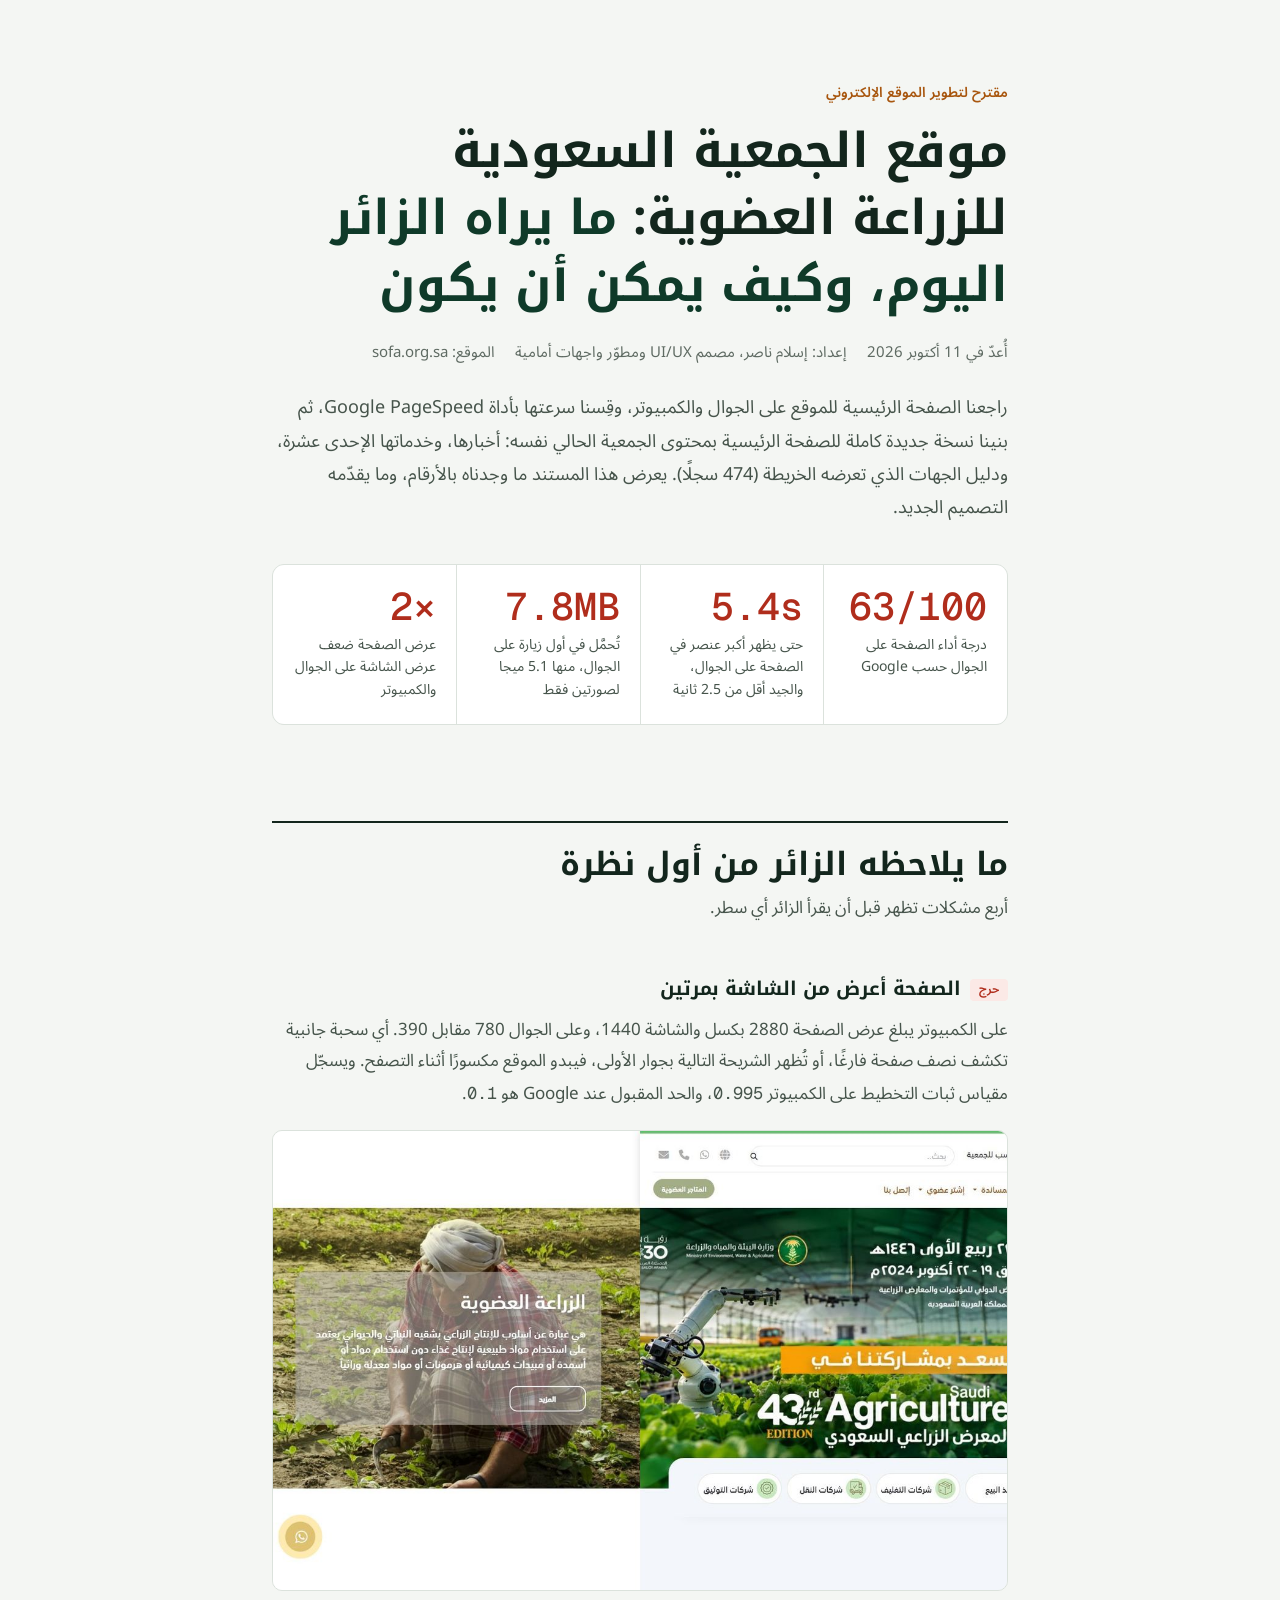
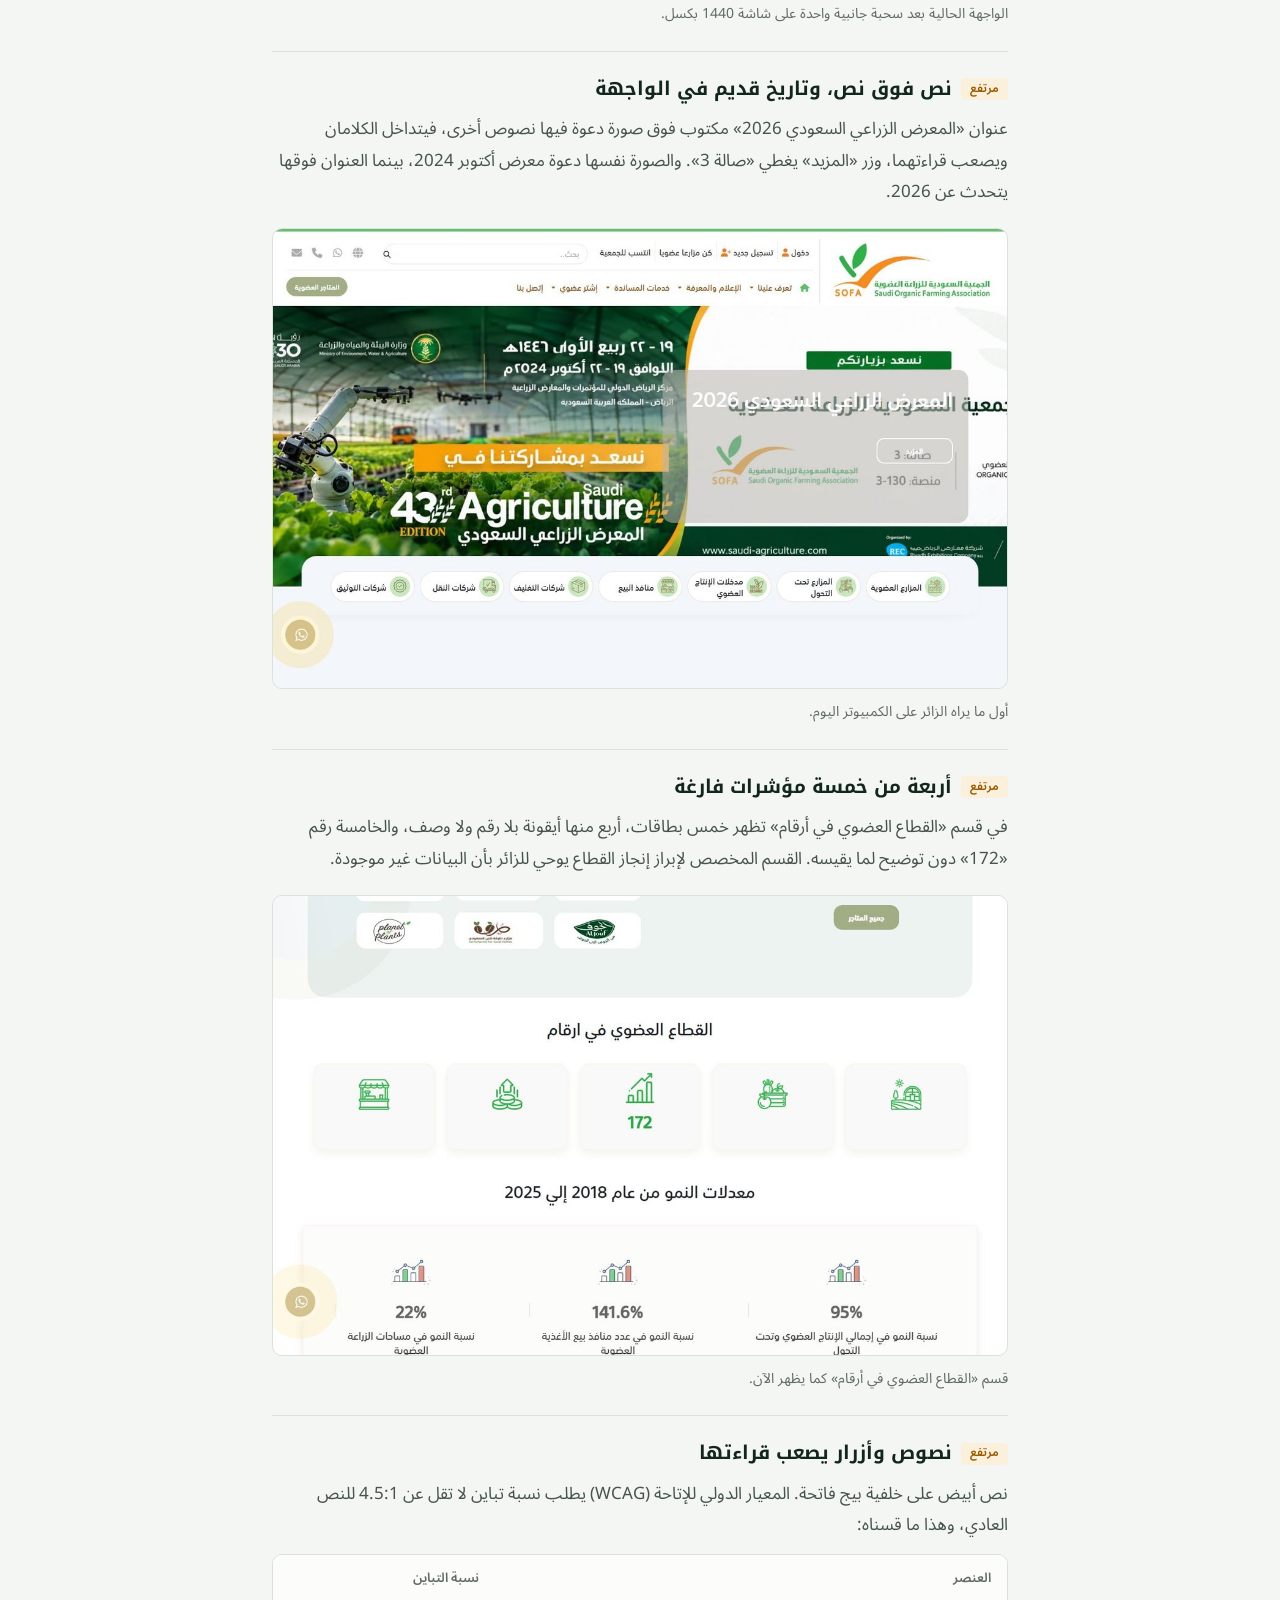
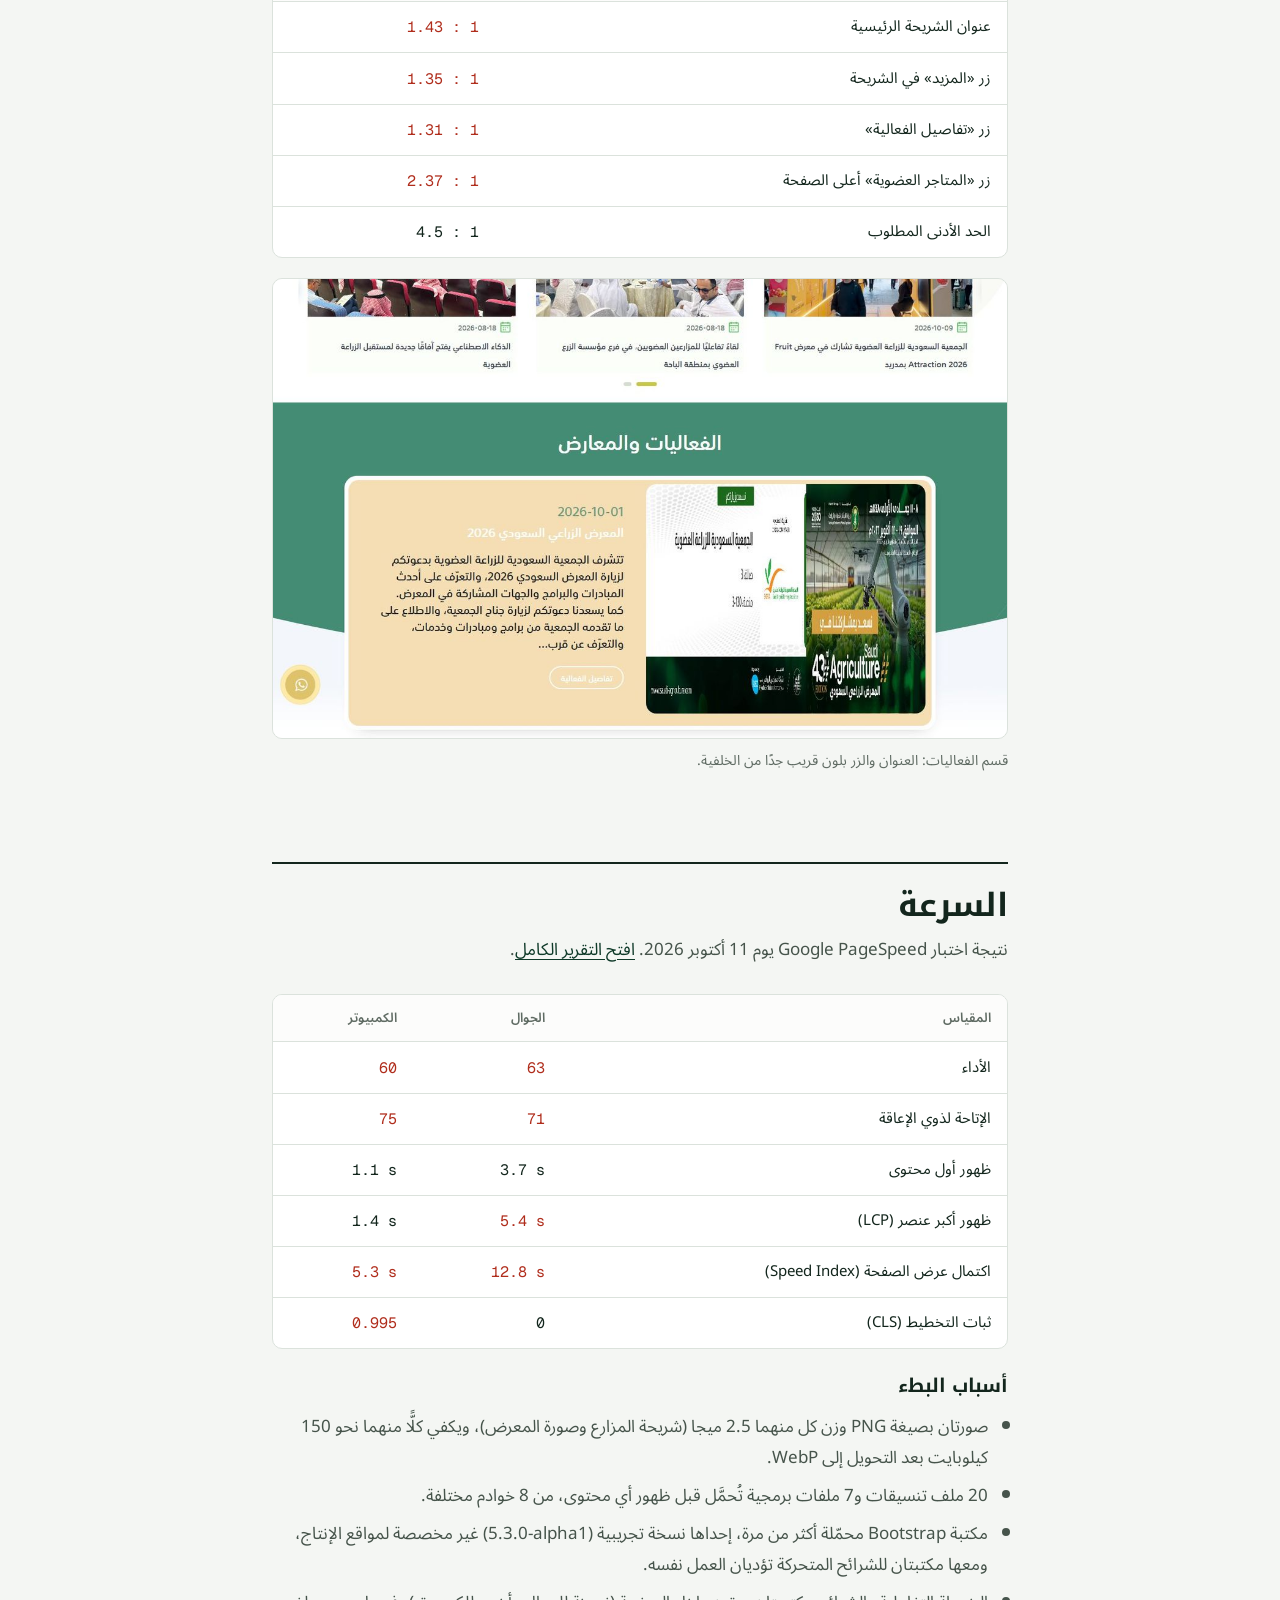
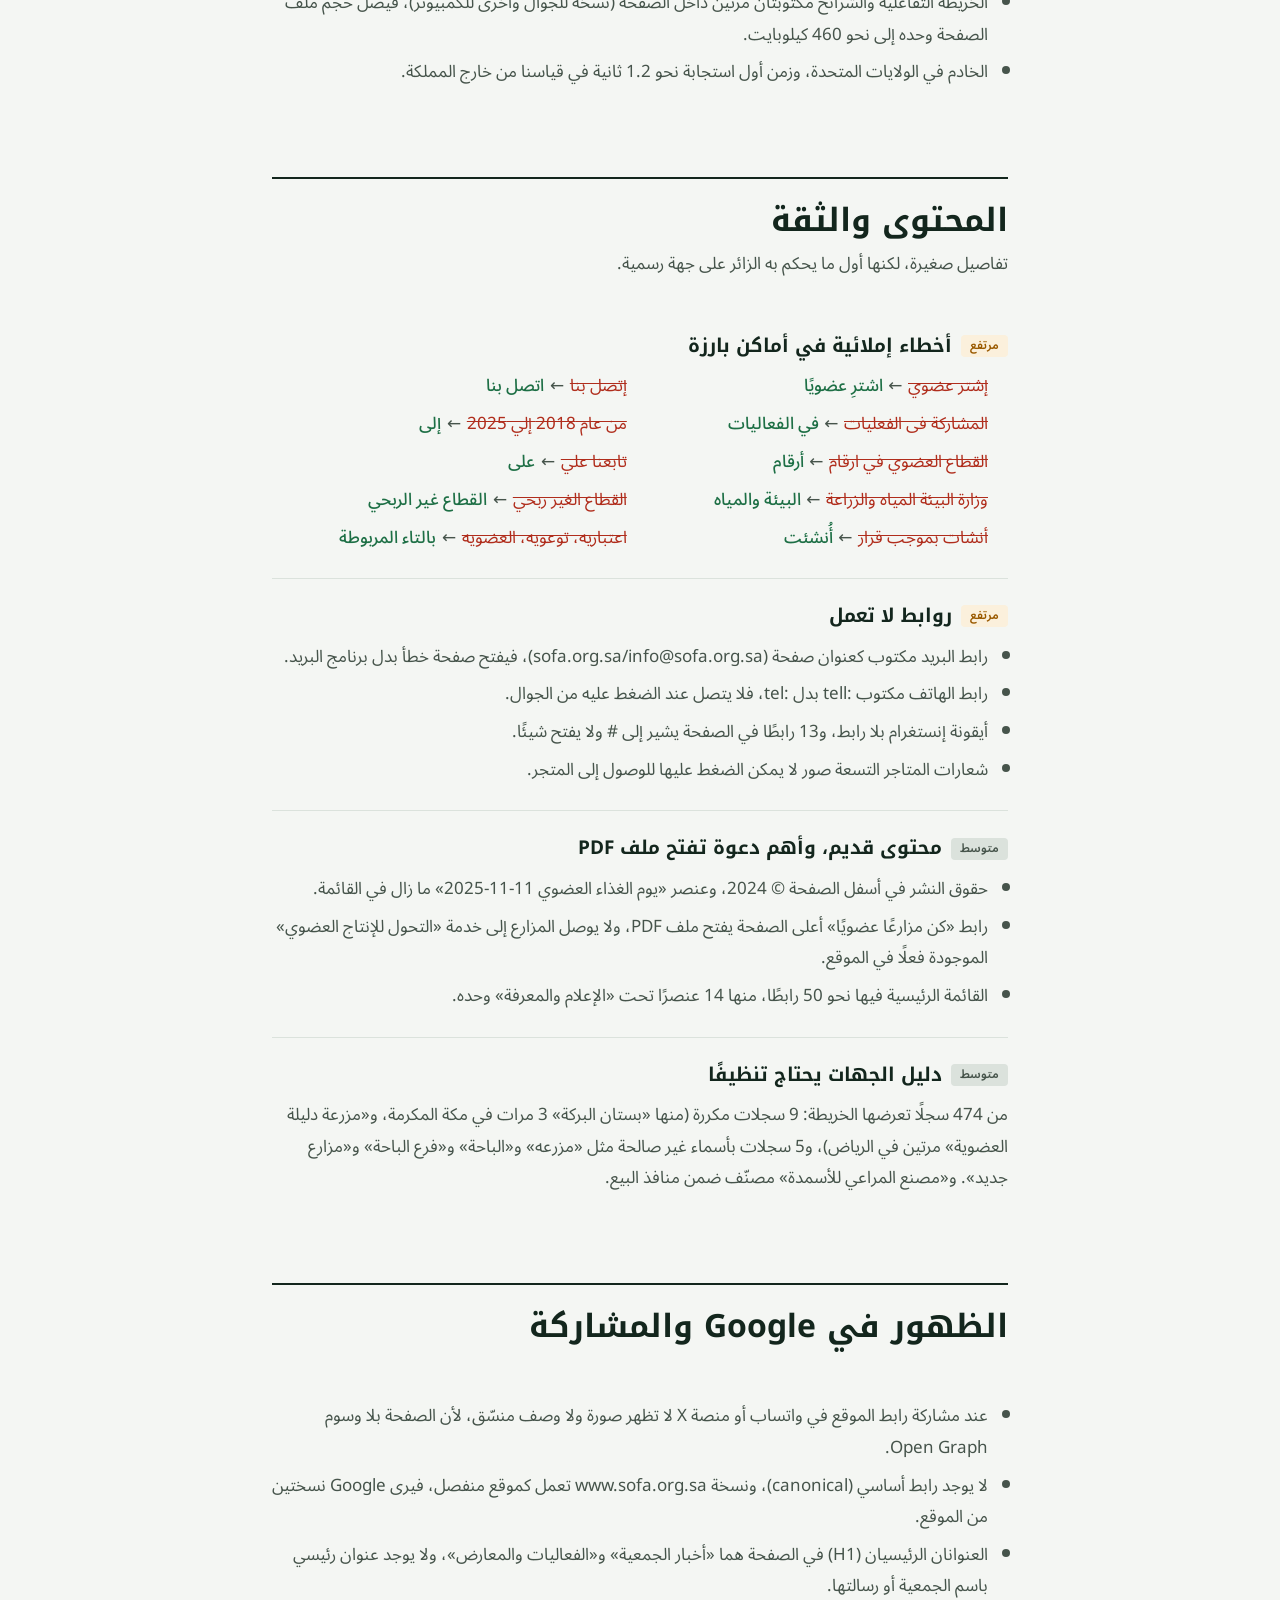
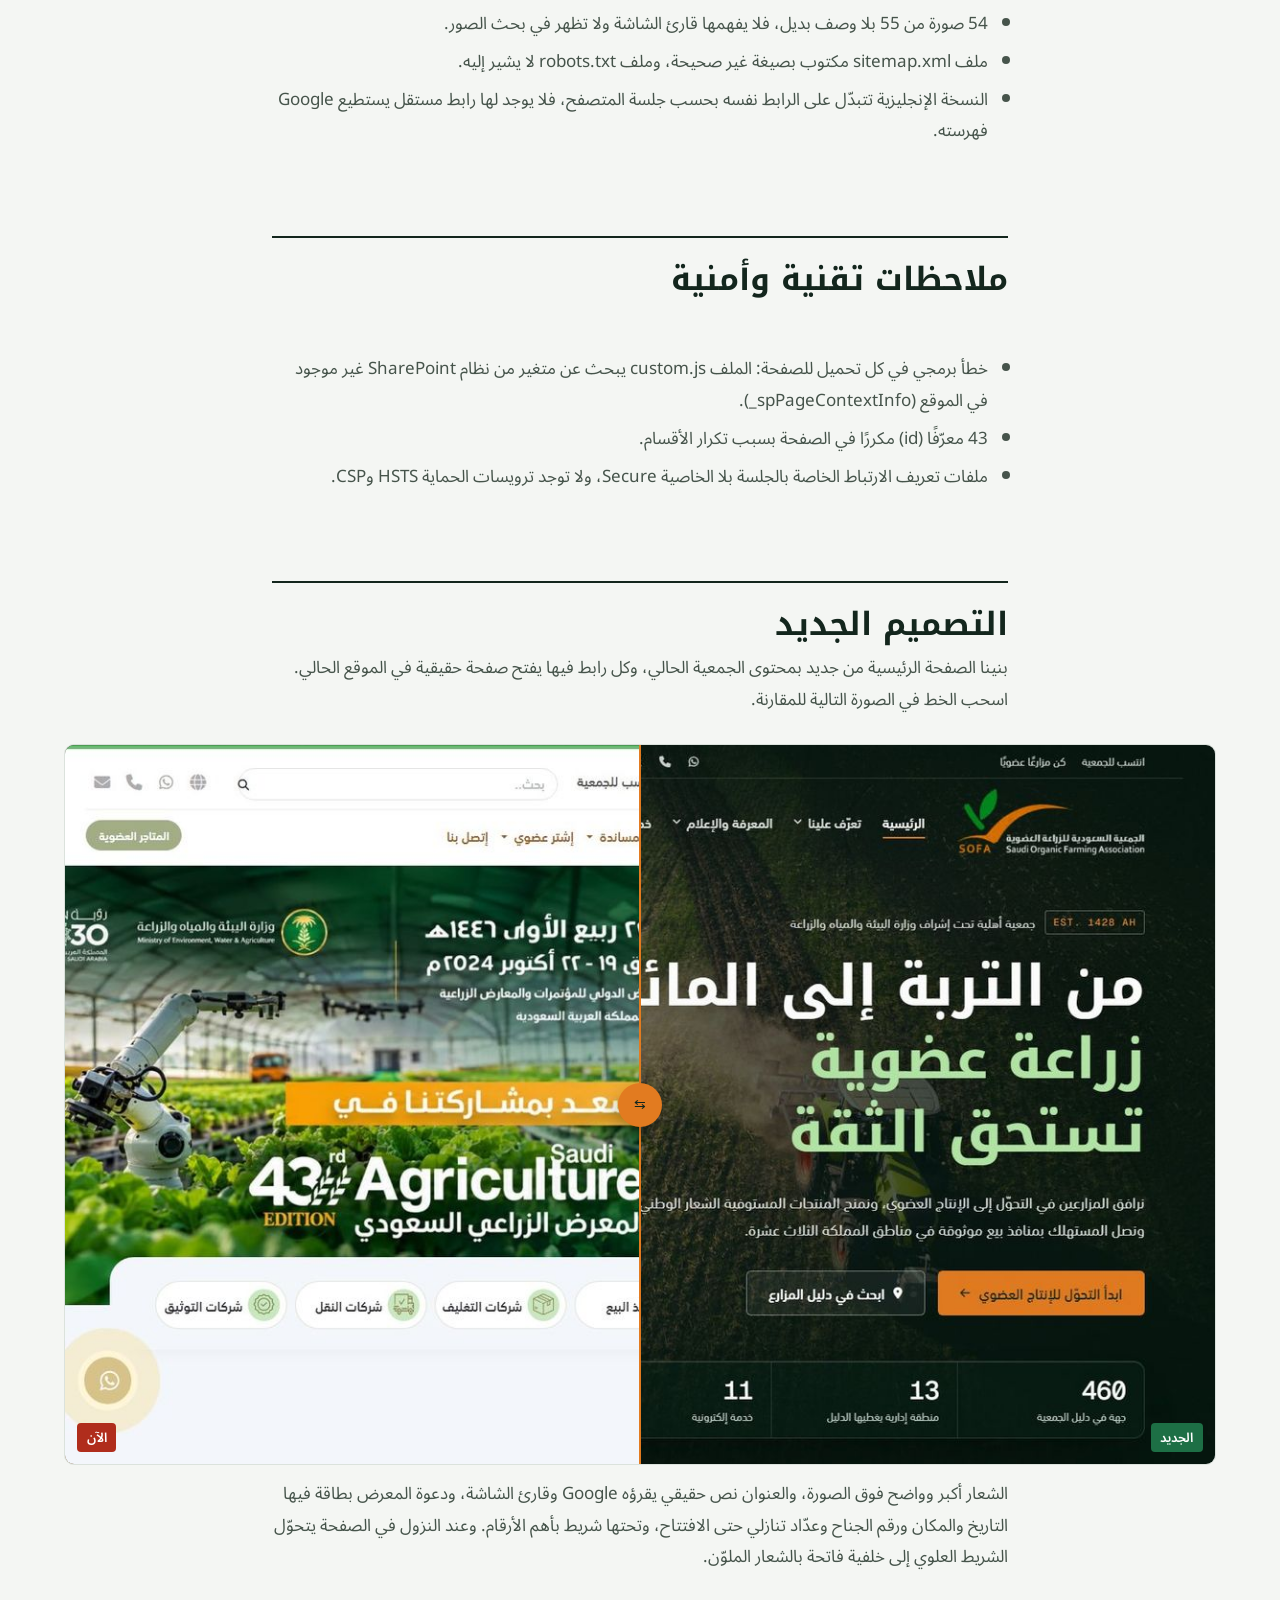
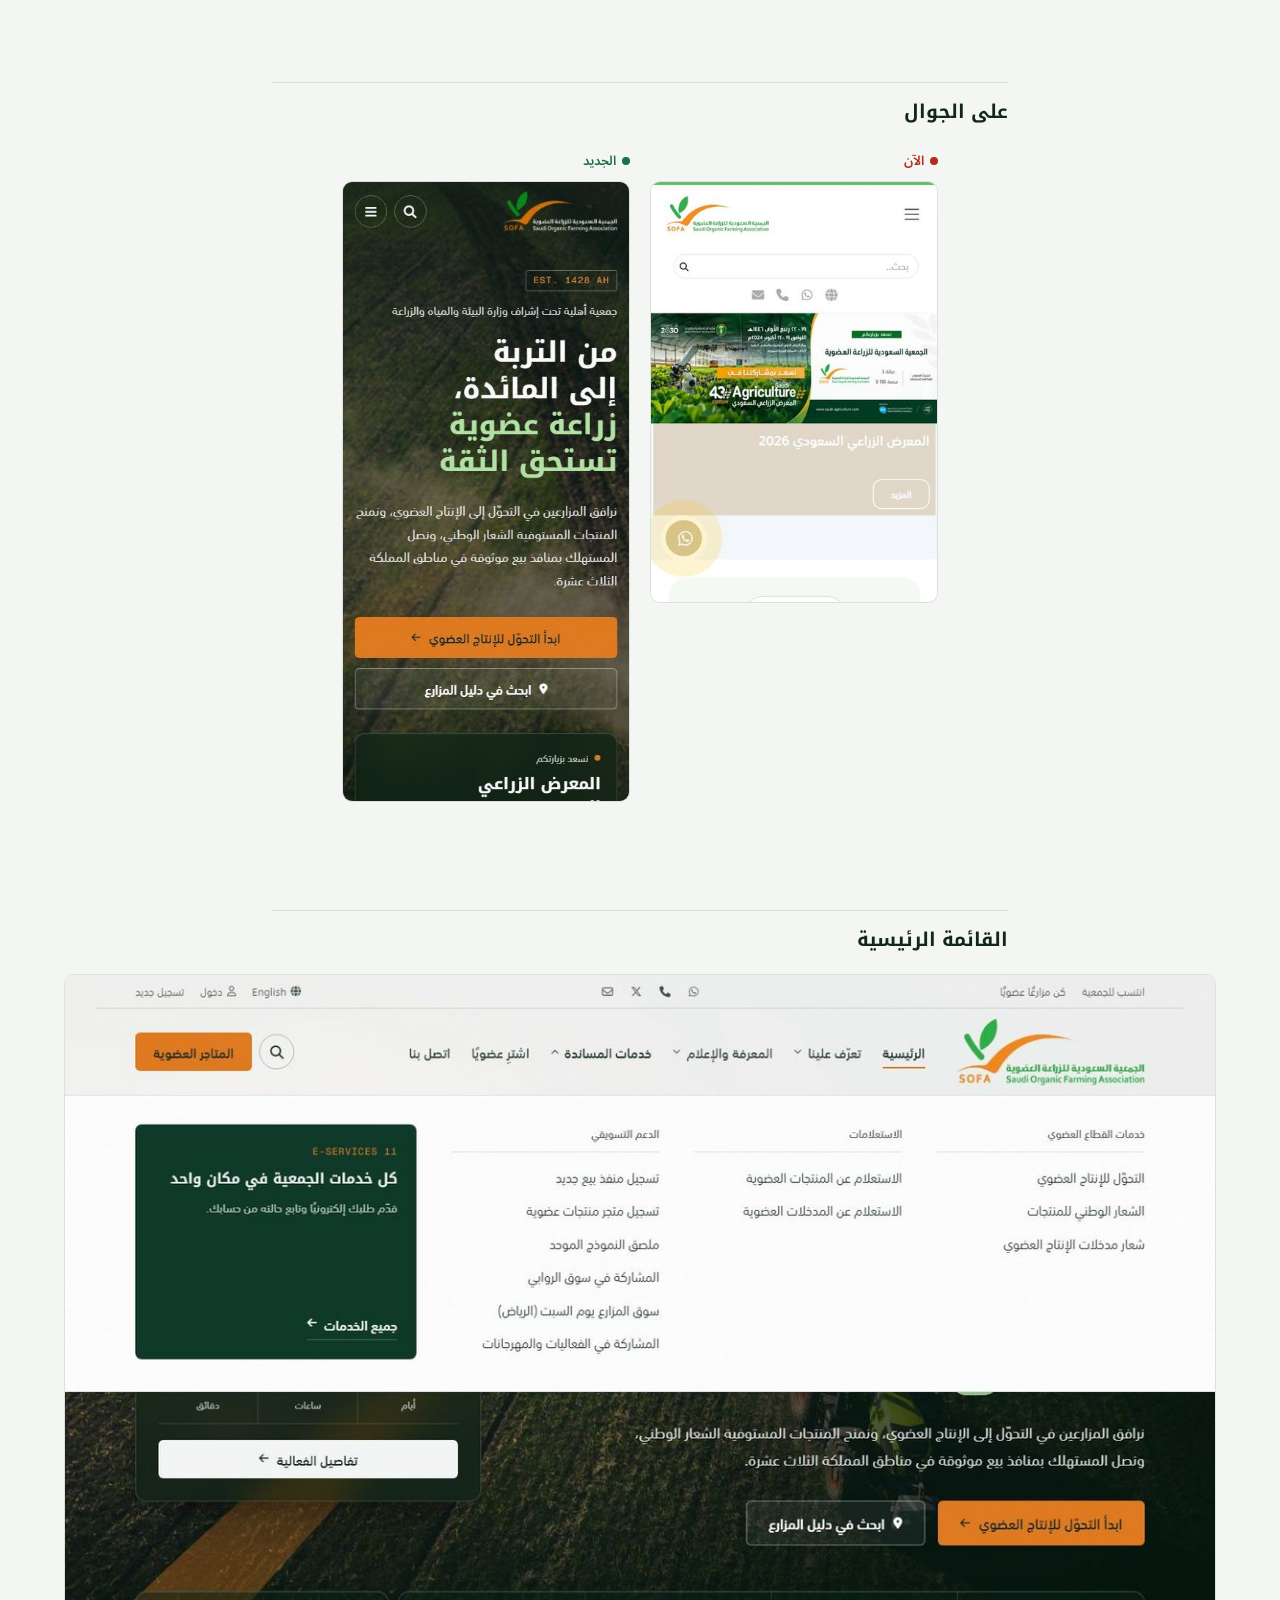
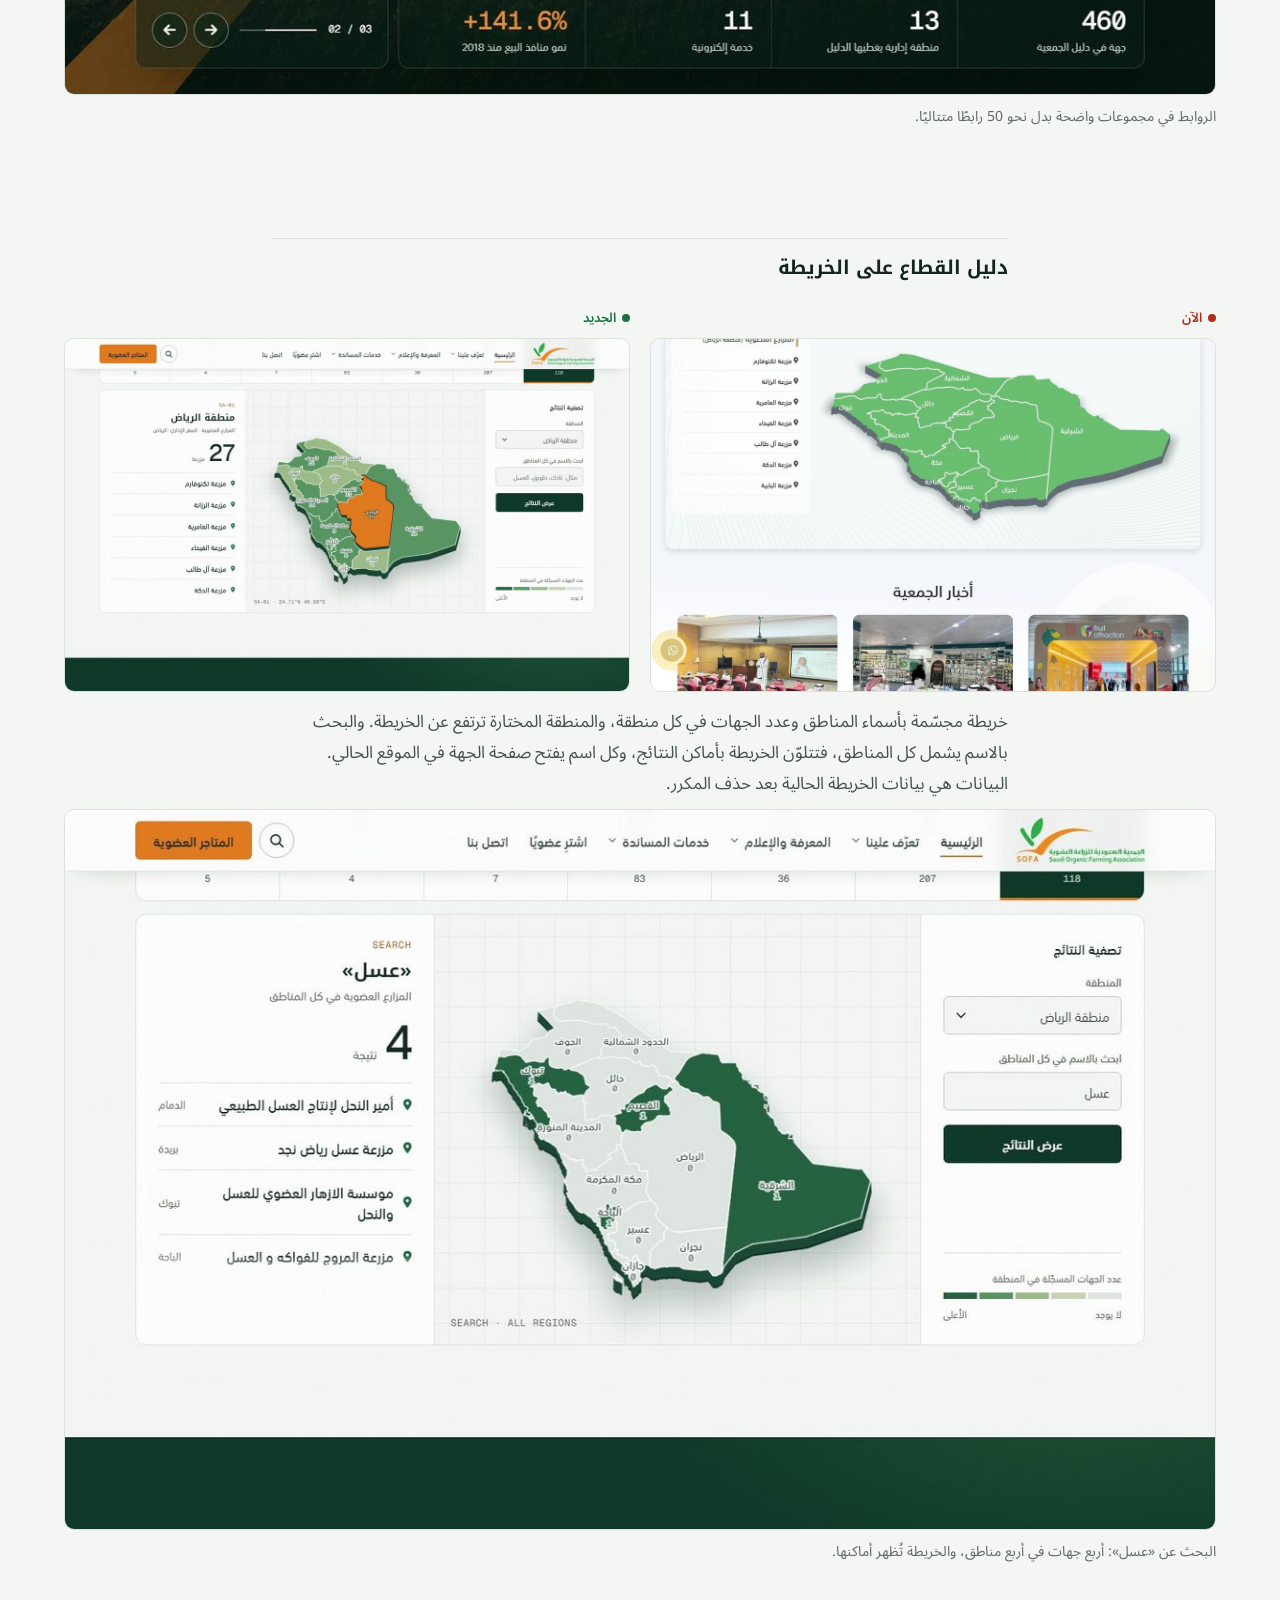
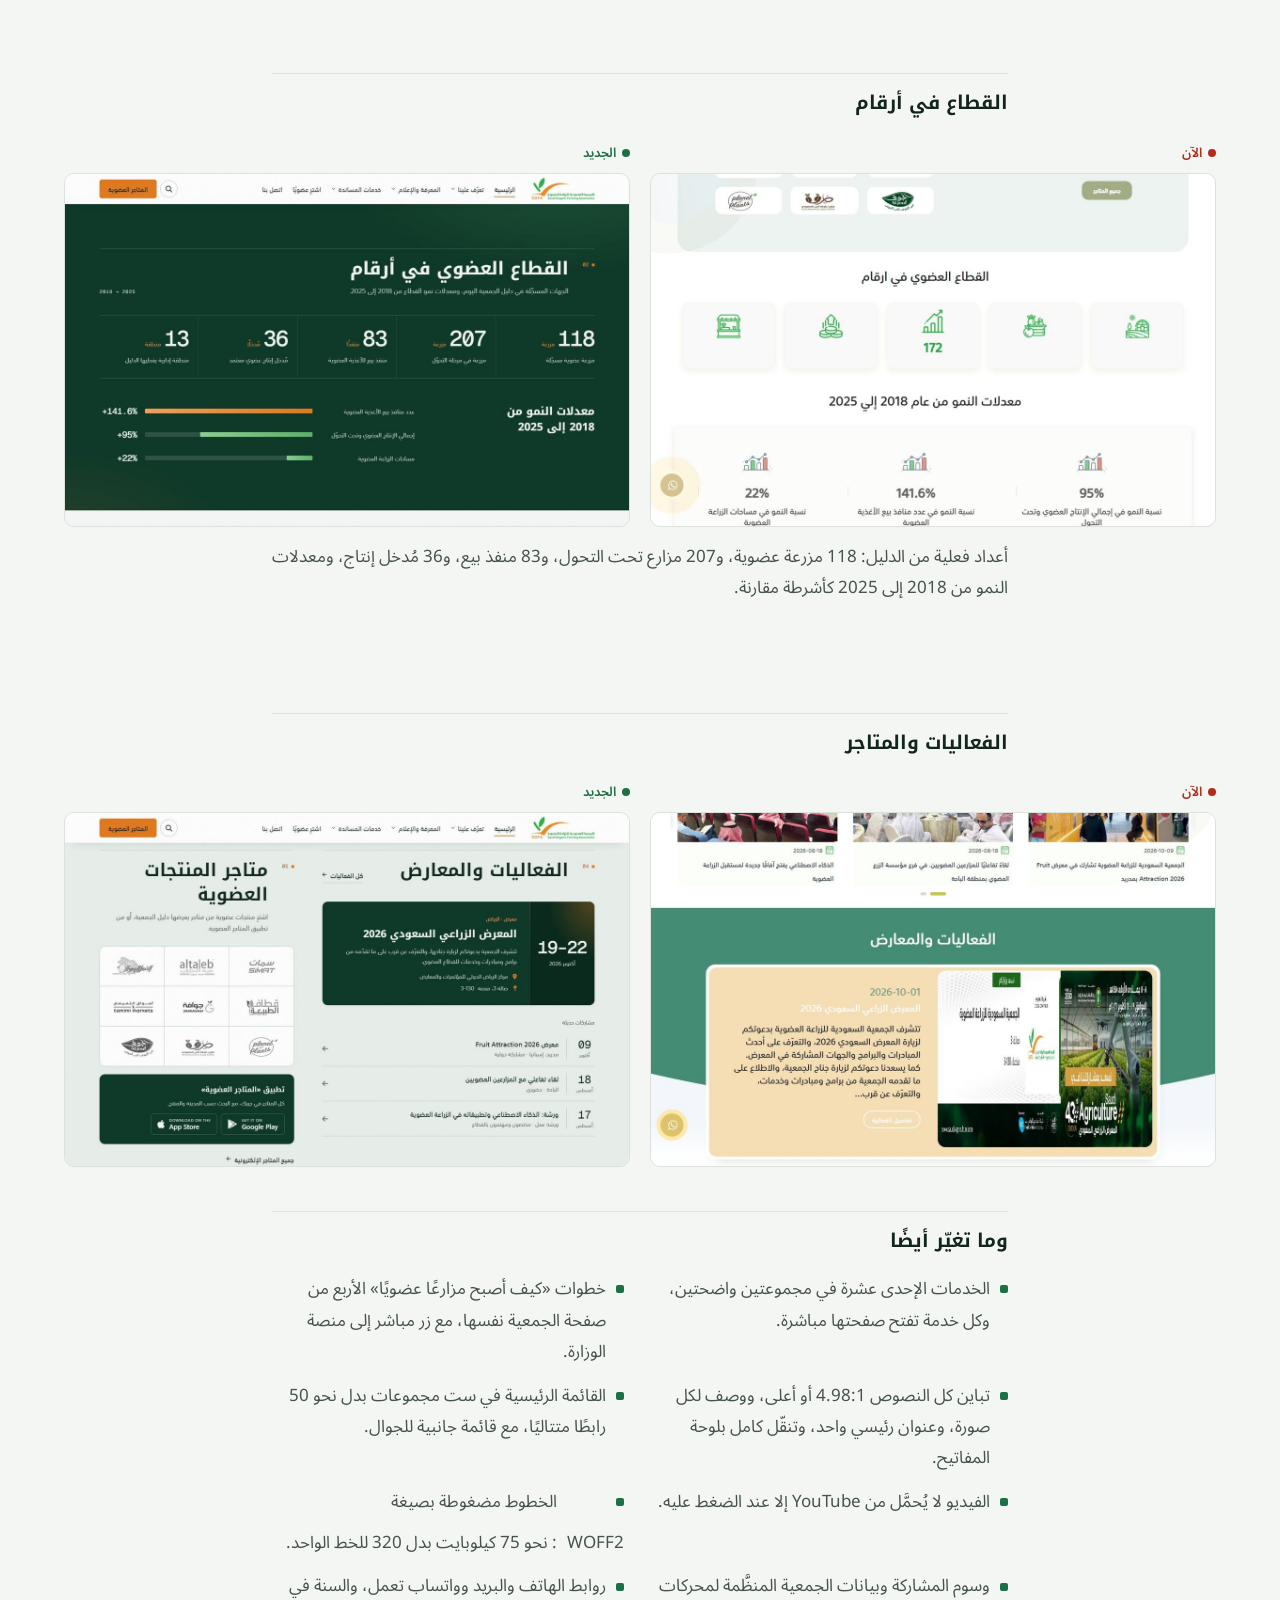
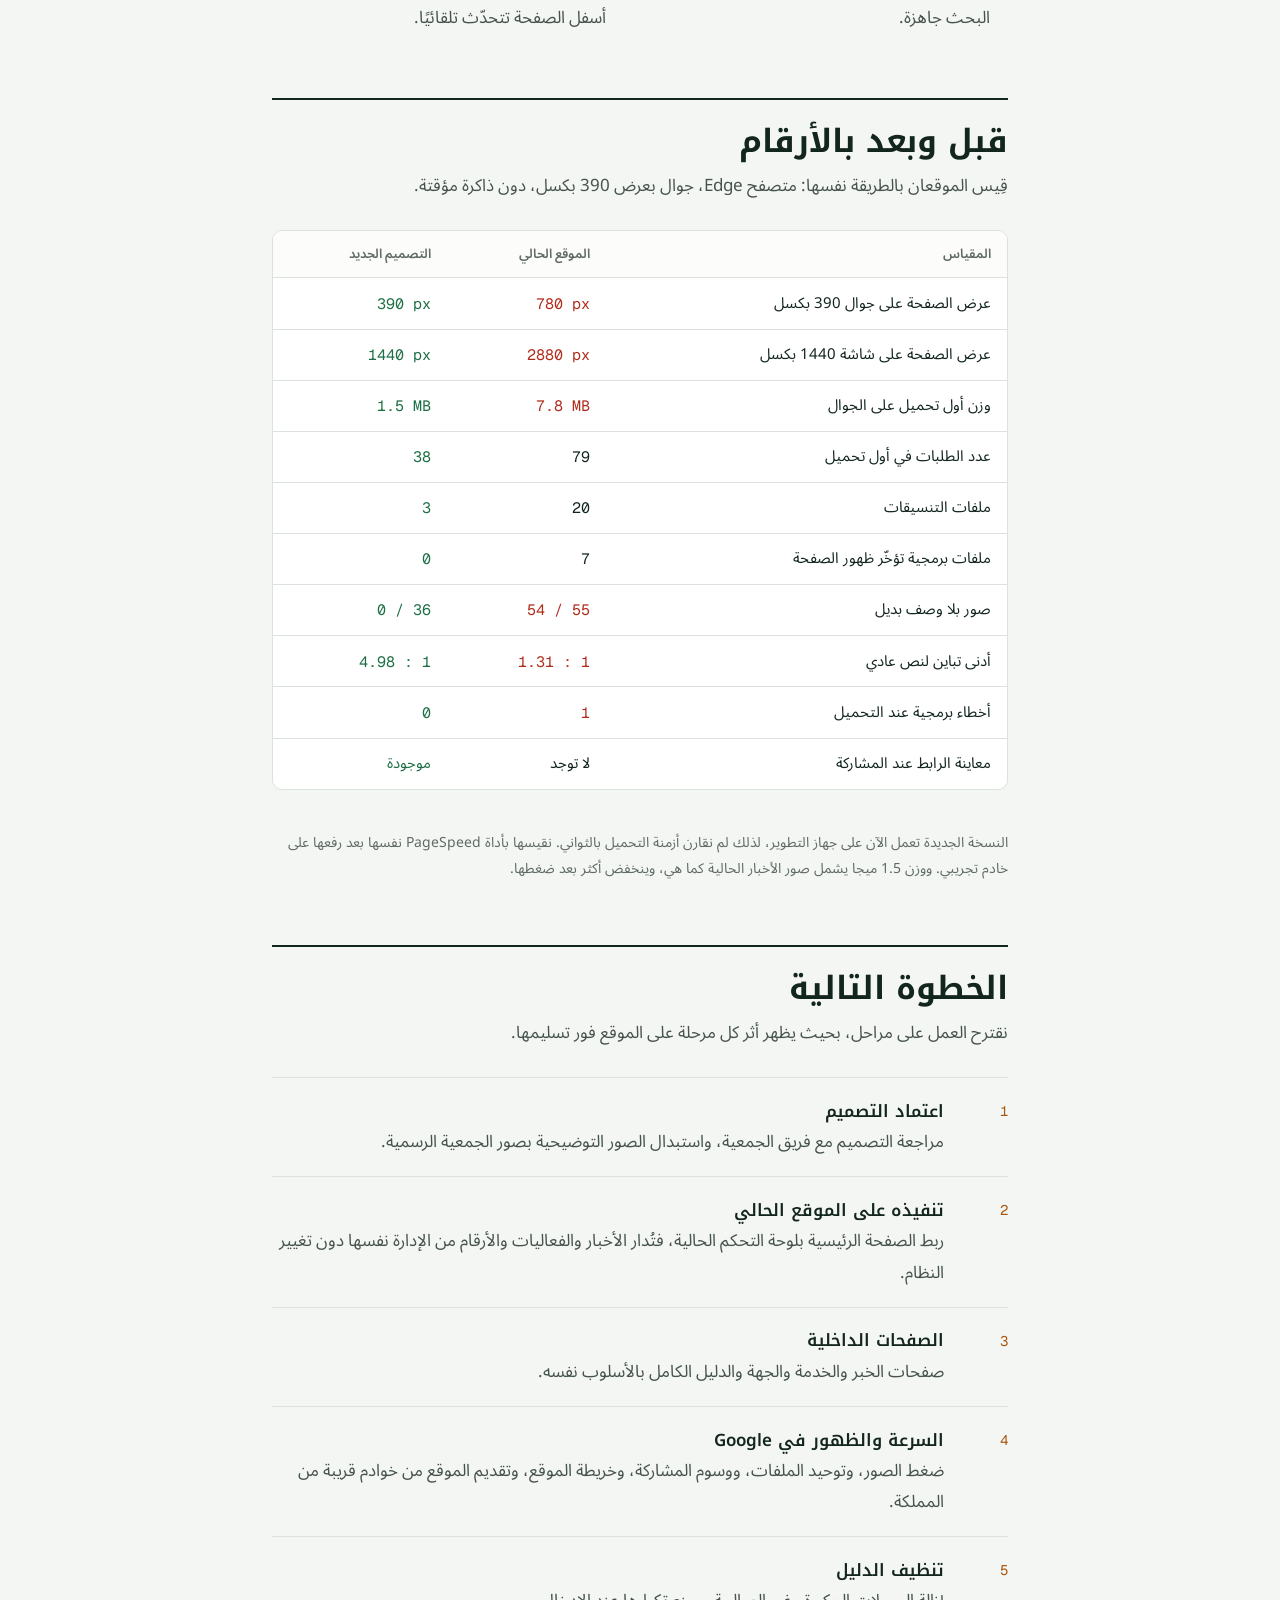
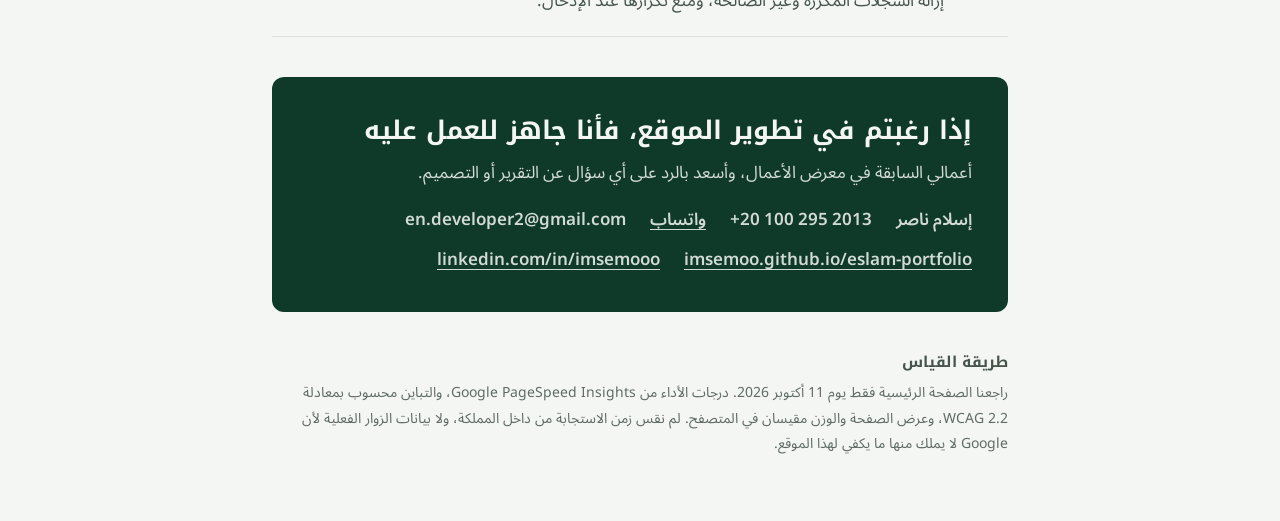
==== index.html @ 89e3e074 "Add SOFA website review report Co-Authored-By: Claude Opus 5.5 <noreply@anthropic.com>" ====
<!DOCTYPE html>
<html lang="ar" dir="rtl">
<head>
<meta charset="utf-8" />
<meta name="viewport" content="width=device-width, initial-scale=1" />
<title>مراجعة موقع SOFA</title>
<meta name="description" content="مراجعة موقع الجمعية السعودية للزراعة العضوية بالأرقام، مع تصميم جديد للصفحة الرئيسية ومقارنة قبل وبعد." />
<meta name="robots" content="noindex, nofollow" />
<meta name="author" content="إسلام ناصر" />
<meta property="og:type" content="article" />
<meta property="og:locale" content="ar_SA" />
<meta property="og:title" content="موقع الجمعية السعودية للزراعة العضوية: مراجعة وتصميم جديد" />
<meta property="og:description" content="مراجعة موقع الجمعية السعودية للزراعة العضوية بالأرقام، مع تصميم جديد للصفحة الرئيسية ومقارنة قبل وبعد." />
<meta property="og:url" content="https://imsemoo.github.io/sofa-review/" />
<meta property="og:image" content="https://imsemoo.github.io/sofa-review/img/after-hero.jpg" />
<meta property="og:image:width" content="1200" />
<meta property="og:image:height" content="750" />
<meta name="twitter:card" content="summary_large_image" />
<meta name="color-scheme" content="light dark" />
<link rel="preconnect" href="https://fonts.googleapis.com" />
<link rel="preconnect" href="https://fonts.gstatic.com" crossorigin />
<link href="https://fonts.googleapis.com/css2?family=Noto+Kufi+Arabic:wght@600;700&family=Noto+Sans+Arabic:wght@400;500;600&family=Geist+Mono:wght@400;500&display=swap" rel="stylesheet" />
<style>
  /* Layout: a reading column for the argument, wide evidence rows for screenshots and tables. */
  :root {
    --bg: #f4f6f3;
    --surface: #ffffff;
    --ink: #13261d;
    --ink-2: #46544b;
    --muted: #5f6b63;
    --line: #dbe2dc;
    --brand: #0f3a29;
    --accent: #a8560e;
    --accent-fill: #e27b20;
    --critical: #b02d1c;
    --high: #9a5a00;
    --good: #1d6f45;
    --critical-bg: #fbe9e6;
    --high-bg: #fbf0dc;
    --good-bg: #e3f2e8;
    --display: "Noto Kufi Arabic", "Noto Sans Arabic", system-ui, sans-serif;
    --body: "Noto Sans Arabic", system-ui, sans-serif;
    --mono: "Geist Mono", ui-monospace, Consolas, monospace;
    --read: 46rem;
    --wide: 72rem;
  }
  @media (prefers-color-scheme: dark) {
    :root:not([data-theme="light"]) {
      --bg: #0e1612;
      --surface: #15201a;
      --ink: #e7eee9;
      --ink-2: #bac7be;
      --muted: #97a69c;
      --line: #273a30;
      --brand: #9fd2ae;
      --accent: #f0a160;
      --accent-fill: #e27b20;
      --critical: #ff9a88;
      --high: #f3bf62;
      --good: #85d4a3;
      --critical-bg: #3a1d18;
      --high-bg: #362812;
      --good-bg: #173326;
      color-scheme: dark;
    }
  }
  :root[data-theme="dark"] {
    --bg: #0e1612;
    --surface: #15201a;
    --ink: #e7eee9;
    --ink-2: #bac7be;
    --muted: #97a69c;
    --line: #273a30;
    --brand: #9fd2ae;
    --accent: #f0a160;
    --accent-fill: #e27b20;
    --critical: #ff9a88;
    --high: #f3bf62;
    --good: #85d4a3;
    --critical-bg: #3a1d18;
    --high-bg: #362812;
    --good-bg: #173326;
    color-scheme: dark;
  }

  * { box-sizing: border-box; }
  html { direction: rtl; }
  body {
    margin: 0;
    padding-inline: 20px;
    padding-block: 0 4rem;
    background: var(--bg);
    color: var(--ink);
    font-family: var(--body);
    font-size: 17px;
    line-height: 1.85;
    -webkit-font-smoothing: antialiased;
  }
  h1, h2, h3 { font-family: var(--display); line-height: 1.4; letter-spacing: normal; text-wrap: balance; margin: 0; }
  p { margin: 0; text-wrap: pretty; }
  a { color: var(--brand); text-underline-offset: 0.25em; }
  a:focus-visible, input:focus-visible { outline: 2px solid var(--accent-fill); outline-offset: 3px; }
  img { display: block; max-width: 100%; height: auto; }
  .mono { font-family: var(--mono); font-variant-numeric: tabular-nums; letter-spacing: 0; }
  .ltr { direction: ltr; unicode-bidi: isolate; display: inline-block; }

  .read { max-width: var(--read); margin-inline: auto; }
  .wide { max-width: var(--wide); margin-inline: auto; }
  .stack > * + * { margin-top: 1rem; }

  /* cover */
  .cover { padding-block: clamp(2.5rem, 7vw, 5rem) 2rem; }
  .kicker { font-size: 0.875rem; font-weight: 600; color: var(--accent); }
  .cover h1 { margin-top: 0.75rem; font-size: clamp(1.9rem, 1.2rem + 2.6vw, 3rem); }
  .cover h1 span { color: var(--brand); }
  .byline { display: flex; flex-wrap: wrap; gap: 0.25rem 1.25rem; margin-top: 1.25rem; font-size: 0.9375rem; color: var(--muted); }
  .lead { margin-top: 1.5rem; font-size: 1.125rem; color: var(--ink-2); }

  .facts {
    display: grid;
    grid-template-columns: repeat(4, minmax(0, 1fr));
    gap: 1px;
    margin-top: 2.5rem;
    background: var(--line);
    border: 1px solid var(--line);
    border-radius: 12px;
    overflow: hidden;
  }
  .fact { display: grid; gap: 0.4rem; align-content: start; padding: 1.25rem 1.25rem 1.4rem; background: var(--surface); min-width: 0; }
  .fact b { font-family: var(--mono); font-weight: 500; font-size: clamp(1.75rem, 1.2rem + 1.6vw, 2.4rem); line-height: 1.1; color: var(--critical); direction: ltr; text-align: end; }
  .fact span { font-size: 0.875rem; line-height: 1.6; color: var(--ink-2); }

  /* sections */
  section { padding-block: clamp(2.5rem, 6vw, 4rem) 0; }
  .sec-title { display: grid; gap: 0.35rem; padding-top: 1.25rem; border-top: 2px solid var(--ink); margin-bottom: 1.75rem; }
  .sec-title h2 { font-size: clamp(1.4rem, 1rem + 1.4vw, 2rem); }
  .sec-title p { color: var(--ink-2); }
  .sub-title { padding-top: 1rem; margin: 2.75rem auto 1.25rem; border-top: 1px solid var(--line); font-size: 1.1875rem; }

  .finding { display: grid; gap: 0.75rem; padding-block: 1.5rem; border-bottom: 1px solid var(--line); }
  .finding:last-child { border-bottom: 0; }
  .finding h3 { font-size: 1.1875rem; display: flex; flex-wrap: wrap; align-items: center; gap: 0.6rem; }
  .finding p, .finding li { color: var(--ink-2); }
  .finding ul { margin: 0; padding-inline-start: 1.25rem; display: grid; gap: 0.4rem; }
  .sev { display: inline-block; padding: 0.05rem 0.55rem; border-radius: 4px; font-family: var(--body); font-size: 0.75rem; font-weight: 600; line-height: 1.7; }
  .sev--critical { background: var(--critical-bg); color: var(--critical); }
  .sev--high { background: var(--high-bg); color: var(--high); }
  .sev--mid { background: var(--line); color: var(--ink-2); }

  figure { margin: 0; }
  .shot { border: 1px solid var(--line); border-radius: 10px; overflow: hidden; background: var(--surface); }
  figcaption { margin-top: 0.6rem; font-size: 0.875rem; color: var(--muted); }
  .evidence { margin-top: 0.5rem; }

  /* tables */
  .table-wrap { overflow-x: auto; border: 1px solid var(--line); border-radius: 10px; background: var(--surface); }
  table { width: 100%; border-collapse: collapse; font-size: 0.9375rem; }
  th, td { padding: 0.7rem 1rem; text-align: start; border-bottom: 1px solid var(--line); vertical-align: top; }
  tr:last-child td { border-bottom: 0; }
  th { font-weight: 600; color: var(--muted); font-size: 0.8125rem; background: color-mix(in srgb, var(--surface) 70%, var(--bg)); }
  td.num { font-family: var(--mono); font-variant-numeric: tabular-nums; direction: ltr; text-align: end; white-space: nowrap; }
  td .bad { color: var(--critical); }
  td .ok { color: var(--good); }

  .fixes { display: grid; grid-template-columns: repeat(2, minmax(0, 1fr)); gap: 0.75rem 2rem; margin: 0; padding: 0; list-style: none; }
  .fixes li { display: grid; grid-template-columns: auto minmax(0, 1fr); gap: 0.6rem; color: var(--ink-2); }
  .fixes li::before { content: ""; width: 8px; height: 8px; margin-top: 0.7rem; border-radius: 2px; background: var(--good); }
  .typos { display: grid; grid-template-columns: repeat(2, minmax(0, 1fr)); gap: 0.35rem 1.5rem; margin: 0; padding: 0; list-style: none; }
  .typos li { display: flex; flex-wrap: wrap; gap: 0.35rem; align-items: baseline; }
  .typos s { color: var(--critical); text-decoration-thickness: 1px; }
  .typos b { font-weight: 500; color: var(--good); }

  /* before / after */
  .pair { display: grid; grid-template-columns: repeat(2, minmax(0, 1fr)); gap: 1.25rem; }
  .pair--phone { grid-template-columns: repeat(2, minmax(0, 18rem)); justify-content: center; }
  .tag { display: inline-flex; align-items: center; gap: 0.4rem; margin-bottom: 0.5rem; font-size: 0.8125rem; font-weight: 600; }
  .tag::before { content: ""; width: 8px; height: 8px; border-radius: 50%; }
  .tag--before { color: var(--critical); }
  .tag--before::before { background: var(--critical); }
  .tag--after { color: var(--good); }
  .tag--after::before { background: var(--good); }
  .compare-note { margin-top: 0.9rem; color: var(--ink-2); }

  /* drag-to-compare hero */
  .compare { position: relative; direction: ltr; border: 1px solid var(--line); border-radius: 10px; overflow: hidden; background: var(--surface); user-select: none; touch-action: pan-y; }
  .compare img { width: 100%; }
  .compare__top { position: absolute; inset: 0; clip-path: inset(0 calc(100% - var(--pos, 50%)) 0 0); }
  .compare__top img { height: 100%; object-fit: cover; }
  .compare__line { position: absolute; top: 0; bottom: 0; left: var(--pos, 50%); width: 2px; margin-left: -1px; background: var(--accent-fill); pointer-events: none; }
  .compare__knob { position: absolute; top: 50%; left: var(--pos, 50%); width: 44px; height: 44px; margin: -22px 0 0 -22px; border-radius: 50%; background: var(--accent-fill); color: #13261d; display: grid; place-items: center; font-family: var(--mono); font-size: 0.875rem; font-weight: 500; pointer-events: none; box-shadow: 0 6px 18px rgba(0,0,0,0.25); }
  .compare__label { position: absolute; bottom: 0.75rem; padding: 0.15rem 0.6rem; border-radius: 4px; font-size: 0.8125rem; font-weight: 600; color: #fff; direction: rtl; }
  .compare__label--before { left: 0.75rem; background: #b02d1c; }
  .compare__label--after { right: 0.75rem; background: #1d6f45; }
  .compare input { position: absolute; inset: 0; width: 100%; height: 100%; margin: 0; opacity: 0; cursor: ew-resize; }
  .compare input:focus-visible ~ .compare__knob { outline: 3px solid var(--ink); outline-offset: 2px; }

  /* plan */
  .plan { display: grid; gap: 0; margin: 0; padding: 0; list-style: none; counter-reset: step; border-top: 1px solid var(--line); }
  .plan li { display: grid; grid-template-columns: 3rem minmax(0, 1fr); gap: 1rem; padding-block: 1.1rem; border-bottom: 1px solid var(--line); counter-increment: step; }
  .plan li::before { content: counter(step); font-family: var(--mono); font-size: 0.875rem; color: var(--accent); padding-top: 0.2rem; }
  .plan b { display: block; font-family: var(--display); font-weight: 600; font-size: 1.0625rem; color: var(--ink); }
  .plan span { color: var(--ink-2); }

  .cta { margin-top: 2.5rem; padding: clamp(1.5rem, 4vw, 2.25rem); border-radius: 12px; background: var(--brand); color: var(--bg); display: grid; gap: 0.6rem; }
  .cta h2 { font-size: clamp(1.25rem, 1rem + 1vw, 1.6rem); color: inherit; }
  .cta p { color: inherit; opacity: 0.85; }
  .contact { display: flex; flex-wrap: wrap; gap: 0.5rem 1.5rem; margin-top: 0.4rem; font-weight: 600; }
  .contact a { color: inherit; }
  @media (prefers-color-scheme: dark) { :root:not([data-theme="light"]) .cta { color: #0e1612; } }
  :root[data-theme="dark"] .cta { color: #0e1612; }

  .method { margin-top: 2.5rem; font-size: 0.875rem; color: var(--muted); }
  .method h3 { font-size: 0.9375rem; margin-bottom: 0.4rem; color: var(--ink-2); }

  @media (max-width: 760px) {
    body { font-size: 16px; }
    .facts { grid-template-columns: repeat(2, minmax(0, 1fr)); }
    .pair, .fixes, .typos { grid-template-columns: minmax(0, 1fr); }
    .pair--phone { grid-template-columns: repeat(2, minmax(0, 1fr)); gap: 0.75rem; }
  }
  @media (prefers-reduced-motion: reduce) { * { transition: none !important; } }
</style>
</head>
<body>
<header class="cover read">
  <p class="kicker">مقترح لتطوير الموقع الإلكتروني</p>
  <h1>موقع الجمعية السعودية للزراعة العضوية: <span>ما يراه الزائر اليوم، وكيف يمكن أن يكون</span></h1>
  <p class="byline">
    <span>أُعدّ في <time datetime="2026-10-11">11 أكتوبر 2026</time></span>
    <span>إعداد: إسلام ناصر، مصمم UI/UX ومطوّر واجهات أمامية</span>
    <span>الموقع: <span class="ltr">sofa.org.sa</span></span>
  </p>
  <p class="lead">
    راجعنا الصفحة الرئيسية للموقع على الجوال والكمبيوتر، وقِسنا سرعتها بأداة
    <span class="ltr">Google PageSpeed</span>، ثم بنينا نسخة جديدة كاملة للصفحة الرئيسية
    بمحتوى الجمعية الحالي نفسه: أخبارها، وخدماتها الإحدى عشرة، ودليل الجهات الذي تعرضه
    الخريطة (474 سجلًا). يعرض هذا المستند ما وجدناه بالأرقام، وما يقدّمه التصميم الجديد.
  </p>

  <div class="facts" role="list">
    <div class="fact" role="listitem"><b>63/100</b><span>درجة أداء الصفحة على الجوال حسب Google</span></div>
    <div class="fact" role="listitem"><b>5.4s</b><span>حتى يظهر أكبر عنصر في الصفحة على الجوال، والجيد أقل من 2.5 ثانية</span></div>
    <div class="fact" role="listitem"><b>7.8MB</b><span>تُحمَّل في أول زيارة على الجوال، منها 5.1 ميجا لصورتين فقط</span></div>
    <div class="fact" role="listitem"><b>2×</b><span>عرض الصفحة ضعف عرض الشاشة على الجوال والكمبيوتر</span></div>
  </div>
</header>

<main>
  <section class="read" aria-labelledby="s-visible">
    <div class="sec-title">
      <h2 id="s-visible">ما يلاحظه الزائر من أول نظرة</h2>
      <p>أربع مشكلات تظهر قبل أن يقرأ الزائر أي سطر.</p>
    </div>

    <article class="finding">
      <h3><span class="sev sev--critical">حرج</span> الصفحة أعرض من الشاشة بمرتين</h3>
      <p>
        على الكمبيوتر يبلغ عرض الصفحة 2880 بكسل والشاشة 1440، وعلى الجوال 780 مقابل 390.
        أي سحبة جانبية تكشف نصف صفحة فارغًا، أو تُظهر الشريحة التالية بجوار الأولى، فيبدو
        الموقع مكسورًا أثناء التصفح. ويسجّل مقياس ثبات التخطيط على الكمبيوتر
        <span class="mono">0.995</span>، والحد المقبول عند Google هو <span class="mono">0.1</span>.
      </p>
      <figure class="evidence">
        <div class="shot"><img src="img/before-overflow.jpg" width="1200" height="750" alt="واجهة الموقع الحالي بعد سحبة جانبية: الشريحة الثانية تظهر بجوار الأولى ونصف الشاشة بلا هيدر" /></div>
        <figcaption>الواجهة الحالية بعد سحبة جانبية واحدة على شاشة 1440 بكسل.</figcaption>
      </figure>
    </article>

    <article class="finding">
      <h3><span class="sev sev--high">مرتفع</span> نص فوق نص، وتاريخ قديم في الواجهة</h3>
      <p>
        عنوان «المعرض الزراعي السعودي 2026» مكتوب فوق صورة دعوة فيها نصوص أخرى، فيتداخل
        الكلامان ويصعب قراءتهما، وزر «المزيد» يغطي «صالة 3». والصورة نفسها دعوة معرض
        أكتوبر 2024، بينما العنوان فوقها يتحدث عن 2026.
      </p>
      <figure class="evidence">
        <div class="shot"><img src="img/before-hero.jpg" width="1200" height="750" alt="الشريحة الرئيسية في الموقع الحالي: عنوان أبيض فوق صورة دعوة مكتوب عليها أكتوبر 2024" loading="lazy" /></div>
        <figcaption>أول ما يراه الزائر على الكمبيوتر اليوم.</figcaption>
      </figure>
    </article>

    <article class="finding">
      <h3><span class="sev sev--high">مرتفع</span> أربعة من خمسة مؤشرات فارغة</h3>
      <p>
        في قسم «القطاع العضوي في أرقام» تظهر خمس بطاقات، أربع منها أيقونة بلا رقم ولا وصف،
        والخامسة رقم «172» دون توضيح لما يقيسه. القسم المخصص لإبراز إنجاز القطاع يوحي
        للزائر بأن البيانات غير موجودة.
      </p>
      <figure class="evidence">
        <div class="shot"><img src="img/before-stats.jpg" width="1200" height="750" alt="قسم الأرقام في الموقع الحالي: بطاقات بأيقونات دون أرقام" loading="lazy" /></div>
        <figcaption>قسم «القطاع العضوي في أرقام» كما يظهر الآن.</figcaption>
      </figure>
    </article>

    <article class="finding">
      <h3><span class="sev sev--high">مرتفع</span> نصوص وأزرار يصعب قراءتها</h3>
      <p>
        نص أبيض على خلفية بيج فاتحة. المعيار الدولي للإتاحة
        (<span class="ltr">WCAG</span>) يطلب نسبة تباين لا تقل عن 4.5:1 للنص العادي، وهذا ما قسناه:
      </p>
      <div class="table-wrap">
        <table>
          <thead><tr><th scope="col">العنصر</th><th scope="col">نسبة التباين</th></tr></thead>
          <tbody>
            <tr><td>عنوان الشريحة الرئيسية</td><td class="num"><span class="bad">1.43 : 1</span></td></tr>
            <tr><td>زر «المزيد» في الشريحة</td><td class="num"><span class="bad">1.35 : 1</span></td></tr>
            <tr><td>زر «تفاصيل الفعالية»</td><td class="num"><span class="bad">1.31 : 1</span></td></tr>
            <tr><td>زر «المتاجر العضوية» أعلى الصفحة</td><td class="num"><span class="bad">2.37 : 1</span></td></tr>
            <tr><td>الحد الأدنى المطلوب</td><td class="num">4.5 : 1</td></tr>
          </tbody>
        </table>
      </div>
      <figure class="evidence">
        <div class="shot"><img src="img/before-events.jpg" width="1200" height="750" alt="قسم الفعاليات في الموقع الحالي: عنوان وزر بلون أبيض على خلفية بيج" loading="lazy" /></div>
        <figcaption>قسم الفعاليات: العنوان والزر بلون قريب جدًا من الخلفية.</figcaption>
      </figure>
    </article>
  </section>

  <section class="read" aria-labelledby="s-speed">
    <div class="sec-title">
      <h2 id="s-speed">السرعة</h2>
      <p>
        نتيجة اختبار <span class="ltr">Google PageSpeed</span> يوم 11 أكتوبر 2026.
        <a href="https://pagespeed.web.dev/analysis/https-sofa-org-sa/2cyoswm8as">افتح التقرير الكامل</a>.
      </p>
    </div>
    <div class="table-wrap">
      <table>
        <thead><tr><th scope="col">المقياس</th><th scope="col">الجوال</th><th scope="col">الكمبيوتر</th></tr></thead>
        <tbody>
          <tr><td>الأداء</td><td class="num"><span class="bad">63</span></td><td class="num"><span class="bad">60</span></td></tr>
          <tr><td>الإتاحة لذوي الإعاقة</td><td class="num"><span class="bad">71</span></td><td class="num"><span class="bad">75</span></td></tr>
          <tr><td>ظهور أول محتوى</td><td class="num">3.7 s</td><td class="num">1.1 s</td></tr>
          <tr><td>ظهور أكبر عنصر (LCP)</td><td class="num"><span class="bad">5.4 s</span></td><td class="num">1.4 s</td></tr>
          <tr><td>اكتمال عرض الصفحة (Speed Index)</td><td class="num"><span class="bad">12.8 s</span></td><td class="num"><span class="bad">5.3 s</span></td></tr>
          <tr><td>ثبات التخطيط (CLS)</td><td class="num">0</td><td class="num"><span class="bad">0.995</span></td></tr>
        </tbody>
      </table>
    </div>

    <article class="finding">
      <h3>أسباب البطء</h3>
      <ul>
        <li>صورتان بصيغة <span class="ltr">PNG</span> وزن كل منهما 2.5 ميجا (شريحة المزارع وصورة المعرض)، ويكفي كلًّا منهما نحو 150 كيلوبايت بعد التحويل إلى <span class="ltr">WebP</span>.</li>
        <li>20 ملف تنسيقات و7 ملفات برمجية تُحمَّل قبل ظهور أي محتوى، من 8 خوادم مختلفة.</li>
        <li>مكتبة <span class="ltr">Bootstrap</span> محمّلة أكثر من مرة، إحداها نسخة تجريبية (<span class="ltr">5.3.0-alpha1</span>) غير مخصصة لمواقع الإنتاج، ومعها مكتبتان للشرائح المتحركة تؤديان العمل نفسه.</li>
        <li>الخريطة التفاعلية والشرائح مكتوبتان مرتين داخل الصفحة (نسخة للجوال وأخرى للكمبيوتر)، فيصل حجم ملف الصفحة وحده إلى نحو 460 كيلوبايت.</li>
        <li>الخادم في الولايات المتحدة، وزمن أول استجابة نحو 1.2 ثانية في قياسنا من خارج المملكة.</li>
      </ul>
    </article>
  </section>

  <section class="read" aria-labelledby="s-trust">
    <div class="sec-title">
      <h2 id="s-trust">المحتوى والثقة</h2>
      <p>تفاصيل صغيرة، لكنها أول ما يحكم به الزائر على جهة رسمية.</p>
    </div>

    <article class="finding">
      <h3><span class="sev sev--high">مرتفع</span> أخطاء إملائية في أماكن بارزة</h3>
      <ul class="typos">
        <li><s>إشتر عضوي</s> ← <b>اشترِ عضويًا</b></li>
        <li><s>إتصل بنا</s> ← <b>اتصل بنا</b></li>
        <li><s>المشاركة فى الفعليات</s> ← <b>في الفعاليات</b></li>
        <li><s>من عام 2018 إلي 2025</s> ← <b>إلى</b></li>
        <li><s>القطاع العضوي في ارقام</s> ← <b>أرقام</b></li>
        <li><s>تابعنا علي</s> ← <b>على</b></li>
        <li><s>وزارة البيئة المياه والزراعة</s> ← <b>البيئة والمياه</b></li>
        <li><s>القطاع الغير ربحي</s> ← <b>القطاع غير الربحي</b></li>
        <li><s>أنشات بموجب قرار</s> ← <b>أُنشئت</b></li>
        <li><s>اعتباريه، توعويه، العضويه</s> ← <b>بالتاء المربوطة</b></li>
      </ul>
    </article>

    <article class="finding">
      <h3><span class="sev sev--high">مرتفع</span> روابط لا تعمل</h3>
      <ul>
        <li>رابط البريد مكتوب كعنوان صفحة (<span class="ltr">sofa.org.sa/info@sofa.org.sa</span>)، فيفتح صفحة خطأ بدل برنامج البريد.</li>
        <li>رابط الهاتف مكتوب <span class="ltr">tell:</span> بدل <span class="ltr">tel:</span>، فلا يتصل عند الضغط عليه من الجوال.</li>
        <li>أيقونة إنستغرام بلا رابط، و13 رابطًا في الصفحة يشير إلى <span class="ltr">#</span> ولا يفتح شيئًا.</li>
        <li>شعارات المتاجر التسعة صور لا يمكن الضغط عليها للوصول إلى المتجر.</li>
      </ul>
    </article>

    <article class="finding">
      <h3><span class="sev sev--mid">متوسط</span> محتوى قديم، وأهم دعوة تفتح ملف PDF</h3>
      <ul>
        <li>حقوق النشر في أسفل الصفحة © 2024، وعنصر «يوم الغذاء العضوي 11-11-2025» ما زال في القائمة.</li>
        <li>رابط «كن مزارعًا عضويًا» أعلى الصفحة يفتح ملف <span class="ltr">PDF</span>، ولا يوصل المزارع إلى خدمة «التحول للإنتاج العضوي» الموجودة فعلًا في الموقع.</li>
        <li>القائمة الرئيسية فيها نحو 50 رابطًا، منها 14 عنصرًا تحت «الإعلام والمعرفة» وحده.</li>
      </ul>
    </article>

    <article class="finding">
      <h3><span class="sev sev--mid">متوسط</span> دليل الجهات يحتاج تنظيفًا</h3>
      <p>
        من 474 سجلًا تعرضها الخريطة: 9 سجلات مكررة (منها «بستان البركة» 3 مرات في مكة المكرمة،
        و«مزرعة دليلة العضوية» مرتين في الرياض)، و5 سجلات بأسماء غير صالحة مثل «مزرعه» و«الباحة»
        و«فرع الباحة» و«مزارع جديد». و«مصنع المراعي للأسمدة» مصنّف ضمن منافذ البيع.
      </p>
    </article>
  </section>

  <section class="read" aria-labelledby="s-google">
    <div class="sec-title">
      <h2 id="s-google">الظهور في Google والمشاركة</h2>
    </div>
    <article class="finding">
      <ul>
        <li>عند مشاركة رابط الموقع في واتساب أو منصة X لا تظهر صورة ولا وصف منسّق، لأن الصفحة بلا وسوم <span class="ltr">Open Graph</span>.</li>
        <li>لا يوجد رابط أساسي (<span class="ltr">canonical</span>)، ونسخة <span class="ltr">www.sofa.org.sa</span> تعمل كموقع منفصل، فيرى Google نسختين من الموقع.</li>
        <li>العنوانان الرئيسيان (<span class="ltr">H1</span>) في الصفحة هما «أخبار الجمعية» و«الفعاليات والمعارض»، ولا يوجد عنوان رئيسي باسم الجمعية أو رسالتها.</li>
        <li>54 صورة من 55 بلا وصف بديل، فلا يفهمها قارئ الشاشة ولا تظهر في بحث الصور.</li>
        <li>ملف <span class="ltr">sitemap.xml</span> مكتوب بصيغة غير صحيحة، وملف <span class="ltr">robots.txt</span> لا يشير إليه.</li>
        <li>النسخة الإنجليزية تتبدّل على الرابط نفسه بحسب جلسة المتصفح، فلا يوجد لها رابط مستقل يستطيع Google فهرسته.</li>
      </ul>
    </article>
  </section>

  <section class="read" aria-labelledby="s-tech">
    <div class="sec-title">
      <h2 id="s-tech">ملاحظات تقنية وأمنية</h2>
    </div>
    <article class="finding">
      <ul>
        <li>خطأ برمجي في كل تحميل للصفحة: الملف <span class="ltr">custom.js</span> يبحث عن متغير من نظام SharePoint غير موجود في الموقع (<span class="ltr">_spPageContextInfo</span>).</li>
        <li>43 معرّفًا (<span class="ltr">id</span>) مكررًا في الصفحة بسبب تكرار الأقسام.</li>
        <li>ملفات تعريف الارتباط الخاصة بالجلسة بلا الخاصية <span class="ltr">Secure</span>، ولا توجد ترويسات الحماية <span class="ltr">HSTS</span> و<span class="ltr">CSP</span>.</li>
      </ul>
    </article>
  </section>

  <section class="wide" aria-labelledby="s-new">
    <div class="read">
      <div class="sec-title">
        <h2 id="s-new">التصميم الجديد</h2>
        <p>
          بنينا الصفحة الرئيسية من جديد بمحتوى الجمعية الحالي، وكل رابط فيها يفتح صفحة حقيقية
          في الموقع الحالي. اسحب الخط في الصورة التالية للمقارنة.
        </p>
      </div>
    </div>

    <div class="compare" id="hero-compare" style="--pos: 50%">
      <img src="img/after-hero.jpg" width="1200" height="750" alt="الواجهة الجديدة: عنوان كبير واضح، وزر للتحول للإنتاج العضوي، وشريط صور" />
      <div class="compare__top"><img src="img/before-hero.jpg" width="1200" height="750" alt="الواجهة الحالية للمقارنة" /></div>
      <span class="compare__label compare__label--before">الآن</span>
      <span class="compare__label compare__label--after">الجديد</span>
      <input type="range" id="compare-range" min="0" max="100" value="50" aria-label="اسحب للمقارنة بين الواجهة الحالية والجديدة" />
      <span class="compare__line" aria-hidden="true"></span>
      <span class="compare__knob" aria-hidden="true">⇆</span>
    </div>
    <p class="compare-note read">
      الشعار أكبر وواضح فوق الصورة، والعنوان نص حقيقي يقرؤه Google وقارئ الشاشة، ودعوة المعرض
      بطاقة فيها التاريخ والمكان ورقم الجناح وعدّاد تنازلي حتى الافتتاح، وتحتها شريط بأهم الأرقام.
      وعند النزول في الصفحة يتحوّل الشريط العلوي إلى خلفية فاتحة بالشعار الملوّن.
    </p>

    <section aria-labelledby="s-new-mobile">
      <div class="read"><h3 id="s-new-mobile" class="sub-title">على الجوال</h3></div>
      <div class="pair pair--phone">
        <figure><p class="tag tag--before">الآن</p><div class="shot"><img src="img/before-mobile.jpg" width="390" height="572" alt="الموقع الحالي على الجوال" loading="lazy" /></div></figure>
        <figure><p class="tag tag--after">الجديد</p><div class="shot"><img src="img/after-mobile.jpg" width="390" height="844" alt="التصميم الجديد على الجوال" loading="lazy" /></div></figure>
      </div>
    </section>

    <section aria-labelledby="s-new-menu">
      <div class="read"><h3 id="s-new-menu" class="sub-title">القائمة الرئيسية</h3></div>
      <figure class="evidence">
        <div class="shot"><img src="img/after-mega.jpg" width="1200" height="750" alt="قائمة خدمات المساندة في التصميم الجديد مقسّمة إلى ثلاث مجموعات مع بطاقة لجميع الخدمات" loading="lazy" /></div>
        <figcaption>الروابط في مجموعات واضحة بدل نحو 50 رابطًا متتاليًا.</figcaption>
      </figure>
    </section>

    <section aria-labelledby="s-new-map">
      <div class="read"><h3 id="s-new-map" class="sub-title">دليل القطاع على الخريطة</h3></div>
      <div class="pair">
        <figure><p class="tag tag--before">الآن</p><div class="shot"><img src="img/before-map.jpg" width="1200" height="750" alt="الخريطة في الموقع الحالي مع قائمة مزارع منطقة الرياض" loading="lazy" /></div></figure>
        <figure><p class="tag tag--after">الجديد</p><div class="shot"><img src="img/after-map3d.jpg" width="1200" height="750" alt="الخريطة المجسّمة الجديدة: أسماء المناطق وعدد المزارع في كل منطقة، ومنطقة الرياض مرتفعة ومختارة" loading="lazy" /></div></figure>
      </div>
      <p class="compare-note read">
        خريطة مجسّمة بأسماء المناطق وعدد الجهات في كل منطقة، والمنطقة المختارة ترتفع عن الخريطة.
        والبحث بالاسم يشمل كل المناطق، فتتلوّن الخريطة بأماكن النتائج، وكل اسم يفتح صفحة الجهة في
        الموقع الحالي. البيانات هي بيانات الخريطة الحالية بعد حذف المكرر.
      </p>
      <figure class="evidence">
        <div class="shot"><img src="img/after-search.jpg" width="1200" height="750" alt="البحث عن كلمة عسل في الخريطة الجديدة: أربع نتائج في أربع مناطق" loading="lazy" /></div>
        <figcaption>البحث عن «عسل»: أربع جهات في أربع مناطق، والخريطة تُظهر أماكنها.</figcaption>
      </figure>
    </section>

    <section aria-labelledby="s-new-numbers">
      <div class="read"><h3 id="s-new-numbers" class="sub-title">القطاع في أرقام</h3></div>
      <div class="pair">
        <figure><p class="tag tag--before">الآن</p><div class="shot"><img src="img/before-stats.jpg" width="1200" height="750" alt="قسم الأرقام الحالي ببطاقات فارغة" loading="lazy" /></div></figure>
        <figure><p class="tag tag--after">الجديد</p><div class="shot"><img src="img/after-stats.jpg" width="1200" height="750" alt="قسم الأرقام الجديد: 118 مزرعة عضوية و207 تحت التحول و83 منفذ بيع ومعدلات النمو" loading="lazy" /></div></figure>
      </div>
      <p class="compare-note read">
        أعداد فعلية من الدليل: 118 مزرعة عضوية، و207 مزارع تحت التحول، و83 منفذ بيع، و36 مُدخل
        إنتاج، ومعدلات النمو من 2018 إلى 2025 كأشرطة مقارنة.
      </p>
    </section>

    <section aria-labelledby="s-new-agenda">
      <div class="read"><h3 id="s-new-agenda" class="sub-title">الفعاليات والمتاجر</h3></div>
      <div class="pair">
        <figure><p class="tag tag--before">الآن</p><div class="shot"><img src="img/before-events.jpg" width="1200" height="750" alt="قسم الفعاليات الحالي" loading="lazy" /></div></figure>
        <figure><p class="tag tag--after">الجديد</p><div class="shot"><img src="img/after-agenda.jpg" width="1200" height="750" alt="الفعاليات والمتاجر في التصميم الجديد" loading="lazy" /></div></figure>
      </div>
    </section>

    <div class="read" style="margin-top: 2.5rem">
      <h3 class="sub-title">وما تغيّر أيضًا</h3>
      <ul class="fixes">
        <li>الخدمات الإحدى عشرة في مجموعتين واضحتين، وكل خدمة تفتح صفحتها مباشرة.</li>
        <li>خطوات «كيف أصبح مزارعًا عضويًا» الأربع من صفحة الجمعية نفسها، مع زر مباشر إلى منصة الوزارة.</li>
        <li>تباين كل النصوص 4.98:1 أو أعلى، ووصف لكل صورة، وعنوان رئيسي واحد، وتنقّل كامل بلوحة المفاتيح.</li>
        <li>القائمة الرئيسية في ست مجموعات بدل نحو 50 رابطًا متتاليًا، مع قائمة جانبية للجوال.</li>
        <li>الفيديو لا يُحمَّل من YouTube إلا عند الضغط عليه.</li>
        <li>الخطوط مضغوطة بصيغة <span class="ltr">WOFF2</span>: نحو 75 كيلوبايت بدل 320 للخط الواحد.</li>
        <li>وسوم المشاركة وبيانات الجمعية المنظَّمة لمحركات البحث جاهزة.</li>
        <li>روابط الهاتف والبريد وواتساب تعمل، والسنة في أسفل الصفحة تتحدّث تلقائيًا.</li>
      </ul>
    </div>
  </section>

  <section class="read" aria-labelledby="s-numbers">
    <div class="sec-title">
      <h2 id="s-numbers">قبل وبعد بالأرقام</h2>
      <p>قِيس الموقعان بالطريقة نفسها: متصفح Edge، جوال بعرض 390 بكسل، دون ذاكرة مؤقتة.</p>
    </div>
    <div class="table-wrap">
      <table>
        <thead><tr><th scope="col">المقياس</th><th scope="col">الموقع الحالي</th><th scope="col">التصميم الجديد</th></tr></thead>
        <tbody>
          <tr><td>عرض الصفحة على جوال 390 بكسل</td><td class="num"><span class="bad">780 px</span></td><td class="num"><span class="ok">390 px</span></td></tr>
          <tr><td>عرض الصفحة على شاشة 1440 بكسل</td><td class="num"><span class="bad">2880 px</span></td><td class="num"><span class="ok">1440 px</span></td></tr>
          <tr><td>وزن أول تحميل على الجوال</td><td class="num"><span class="bad">7.8 MB</span></td><td class="num"><span class="ok">1.5 MB</span></td></tr>
          <tr><td>عدد الطلبات في أول تحميل</td><td class="num">79</td><td class="num"><span class="ok">38</span></td></tr>
          <tr><td>ملفات التنسيقات</td><td class="num">20</td><td class="num"><span class="ok">3</span></td></tr>
          <tr><td>ملفات برمجية تؤخّر ظهور الصفحة</td><td class="num">7</td><td class="num"><span class="ok">0</span></td></tr>
          <tr><td>صور بلا وصف بديل</td><td class="num"><span class="bad">54 / 55</span></td><td class="num"><span class="ok">0 / 36</span></td></tr>
          <tr><td>أدنى تباين لنص عادي</td><td class="num"><span class="bad">1.31 : 1</span></td><td class="num"><span class="ok">4.98 : 1</span></td></tr>
          <tr><td>أخطاء برمجية عند التحميل</td><td class="num"><span class="bad">1</span></td><td class="num"><span class="ok">0</span></td></tr>
          <tr><td>معاينة الرابط عند المشاركة</td><td>لا توجد</td><td><span class="ok">موجودة</span></td></tr>
        </tbody>
      </table>
    </div>
    <p class="method">
      النسخة الجديدة تعمل الآن على جهاز التطوير، لذلك لم نقارن أزمنة التحميل بالثواني. نقيسها
      بأداة PageSpeed نفسها بعد رفعها على خادم تجريبي. ووزن 1.5 ميجا يشمل صور الأخبار الحالية
      كما هي، وينخفض أكثر بعد ضغطها.
    </p>
  </section>

  <section class="read" aria-labelledby="s-next">
    <div class="sec-title">
      <h2 id="s-next">الخطوة التالية</h2>
      <p>نقترح العمل على مراحل، بحيث يظهر أثر كل مرحلة على الموقع فور تسليمها.</p>
    </div>
    <ol class="plan">
      <li><div><b>اعتماد التصميم</b><span>مراجعة التصميم مع فريق الجمعية، واستبدال الصور التوضيحية بصور الجمعية الرسمية.</span></div></li>
      <li><div><b>تنفيذه على الموقع الحالي</b><span>ربط الصفحة الرئيسية بلوحة التحكم الحالية، فتُدار الأخبار والفعاليات والأرقام من الإدارة نفسها دون تغيير النظام.</span></div></li>
      <li><div><b>الصفحات الداخلية</b><span>صفحات الخبر والخدمة والجهة والدليل الكامل بالأسلوب نفسه.</span></div></li>
      <li><div><b>السرعة والظهور في Google</b><span>ضغط الصور، وتوحيد الملفات، ووسوم المشاركة، وخريطة الموقع، وتقديم الموقع من خوادم قريبة من المملكة.</span></div></li>
      <li><div><b>تنظيف الدليل</b><span>إزالة السجلات المكررة وغير الصالحة، ومنع تكرارها عند الإدخال.</span></div></li>
    </ol>

    <div class="cta">
      <h2>إذا رغبتم في تطوير الموقع، فأنا جاهز للعمل عليه</h2>
      <p>أعمالي السابقة في معرض الأعمال، وأسعد بالرد على أي سؤال عن التقرير أو التصميم.</p>
      <p class="contact"><span>إسلام ناصر</span><span class="ltr">+20 100 295 2013</span><a href="https://wa.me/201002952013">واتساب</a><span class="ltr">en.developer2@gmail.com</span><a class="ltr" href="https://imsemoo.github.io/eslam-portfolio/ar/">imsemoo.github.io/eslam-portfolio</a><a class="ltr" href="https://www.linkedin.com/in/imsemooo">linkedin.com/in/imsemooo</a></p>
    </div>

    <div class="method">
      <h3>طريقة القياس</h3>
      <p>
        راجعنا الصفحة الرئيسية فقط يوم 11 أكتوبر 2026. درجات الأداء من
        <span class="ltr">Google PageSpeed Insights</span>، والتباين محسوب بمعادلة
        <span class="ltr">WCAG 2.2</span>، وعرض الصفحة والوزن مقيسان في المتصفح. لم نقس زمن
        الاستجابة من داخل المملكة، ولا بيانات الزوار الفعلية لأن Google لا يملك منها ما يكفي لهذا الموقع.
      </p>
    </div>
  </section>
</main>

<script>
  (() => {
    const box = document.getElementById("hero-compare");
    const range = document.getElementById("compare-range");
    if (!box || !range) return;
    const set = (v) => box.style.setProperty("--pos", `${v}%`);
    range.addEventListener("input", () => set(range.value));
    set(range.value);
  })();
</script>
</body>
</html>
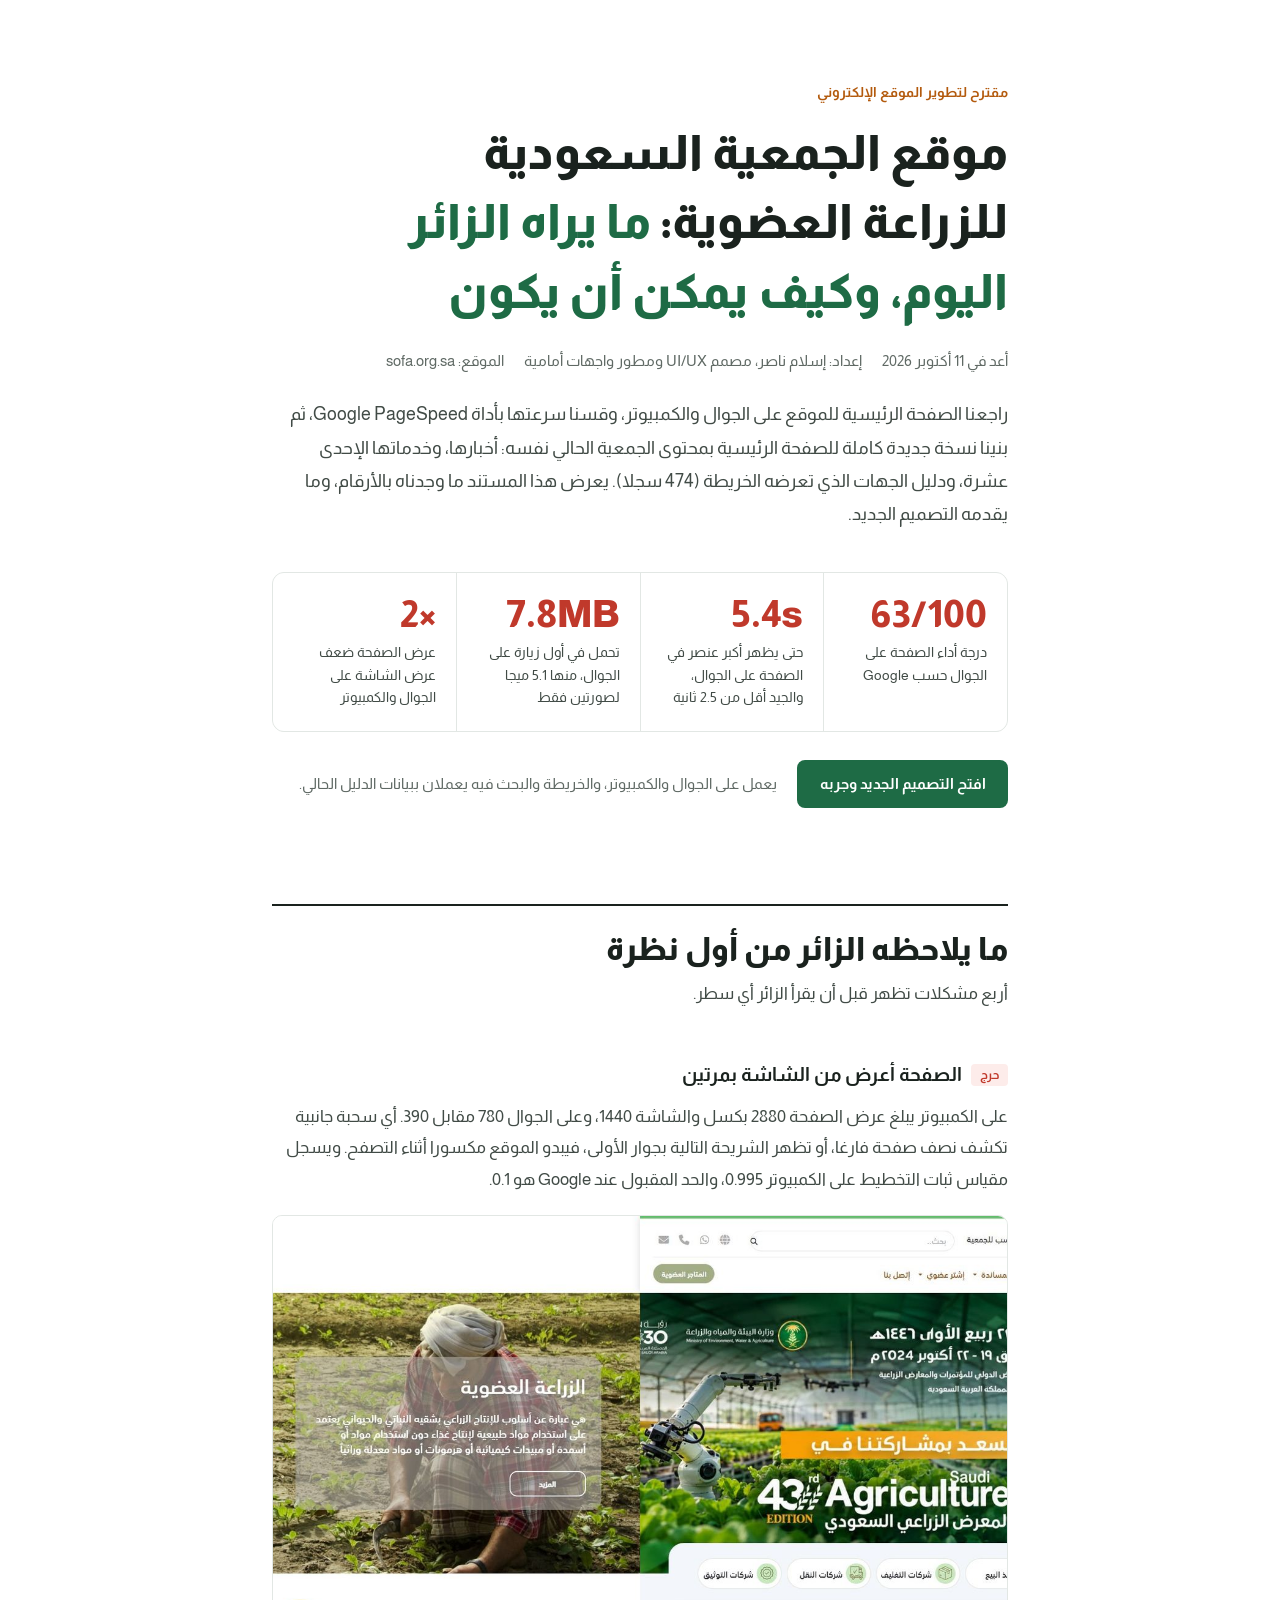
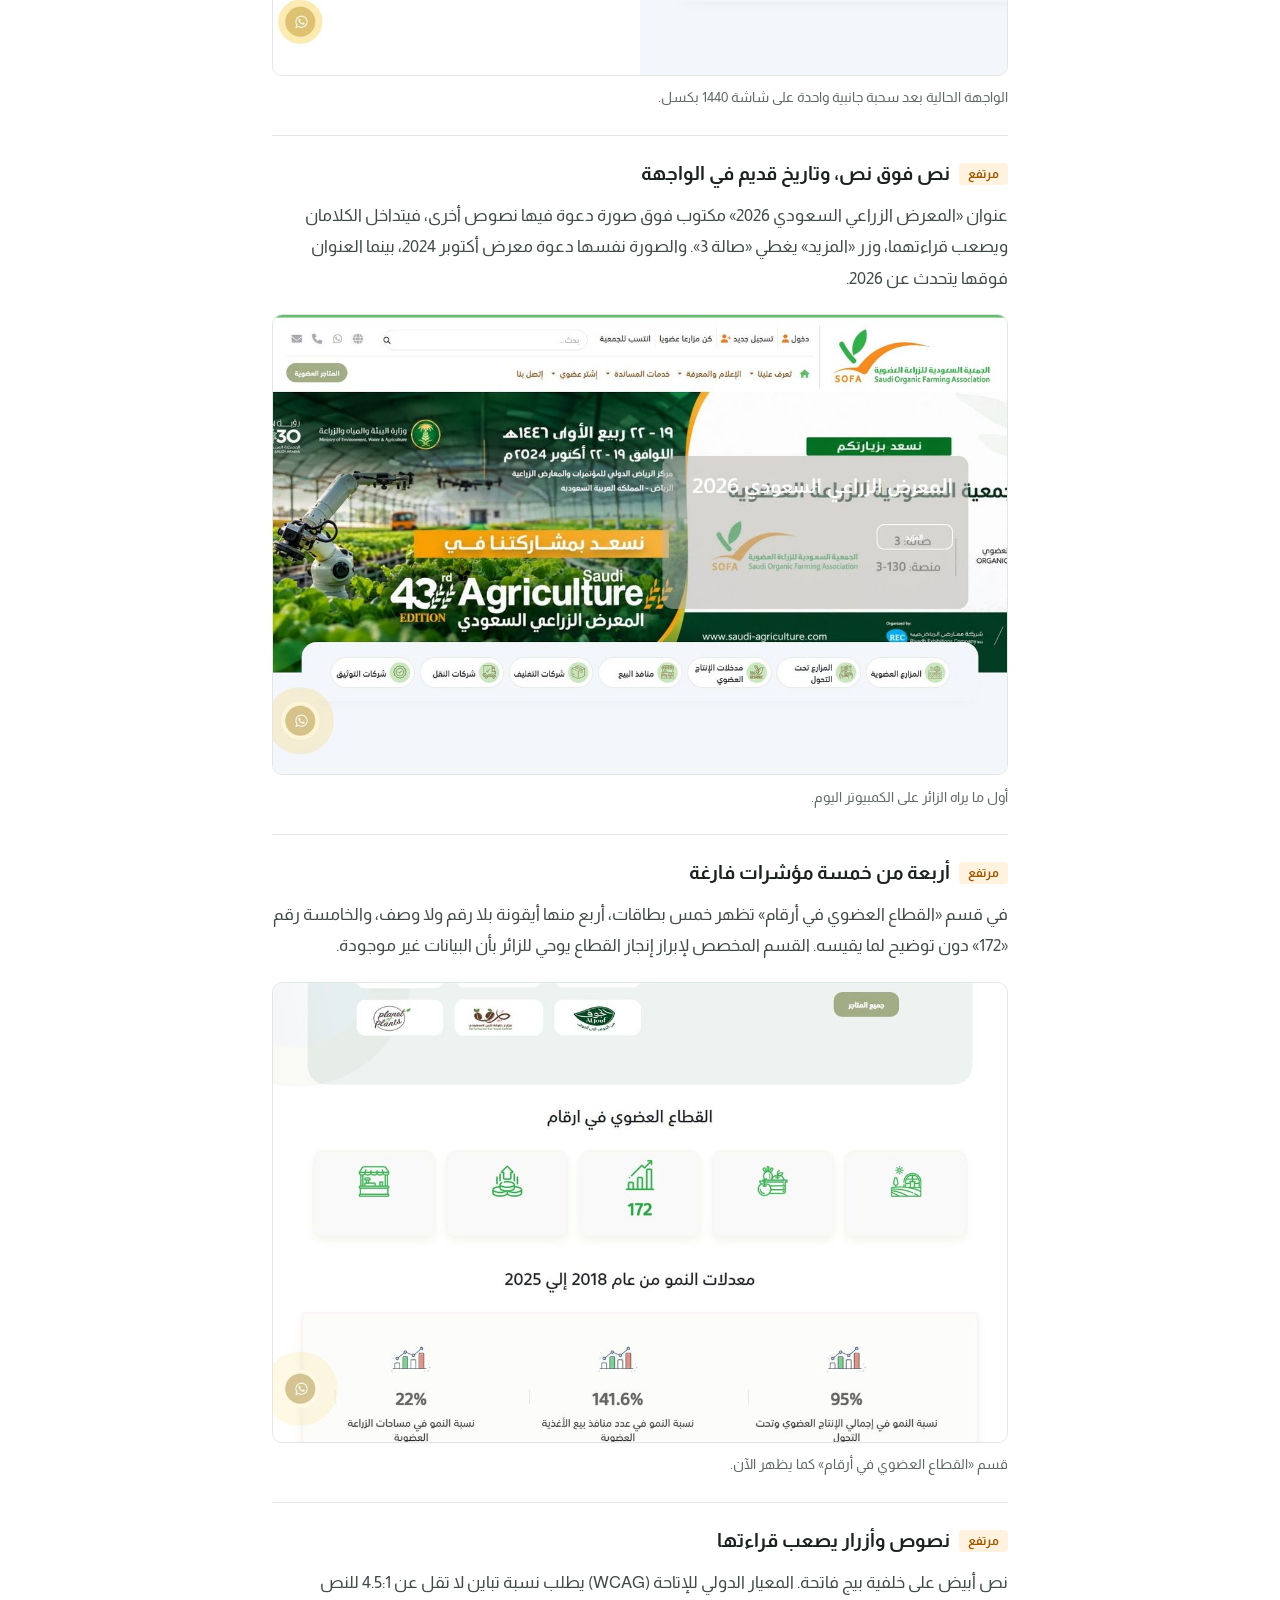
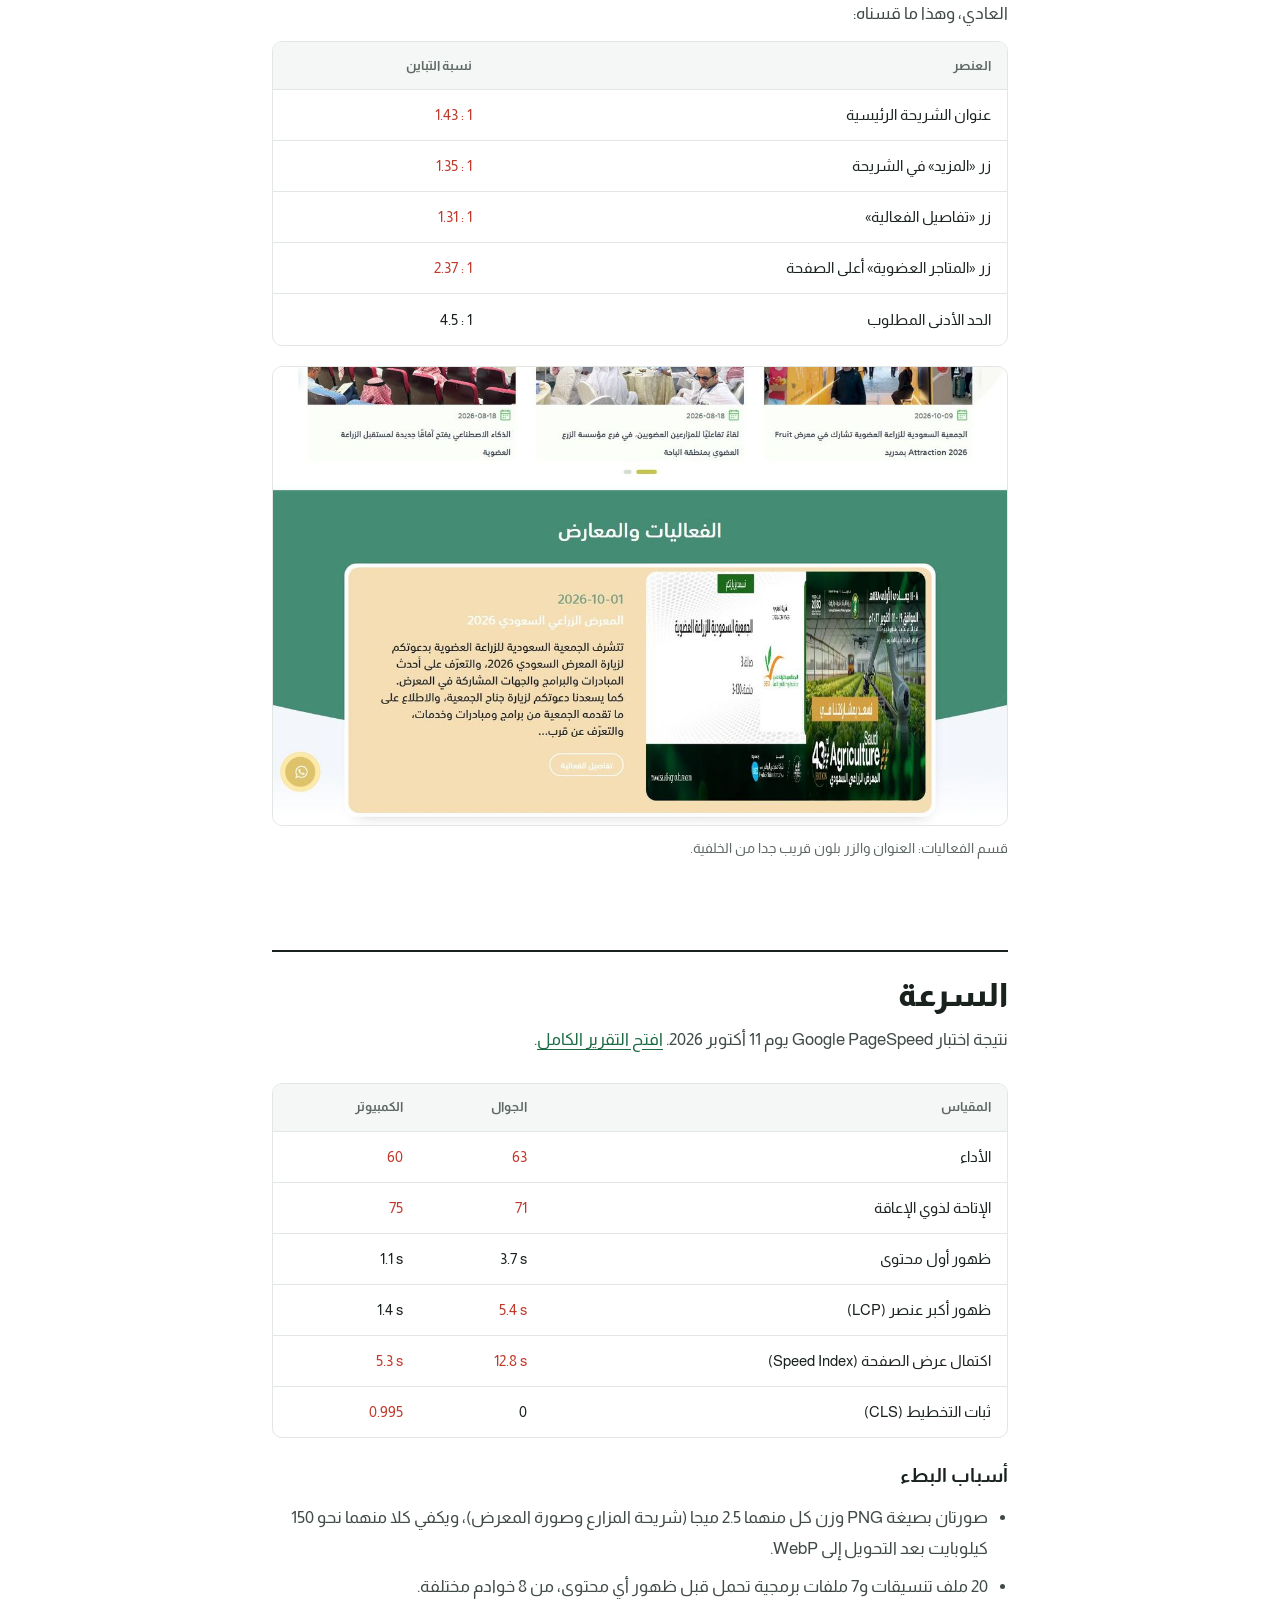
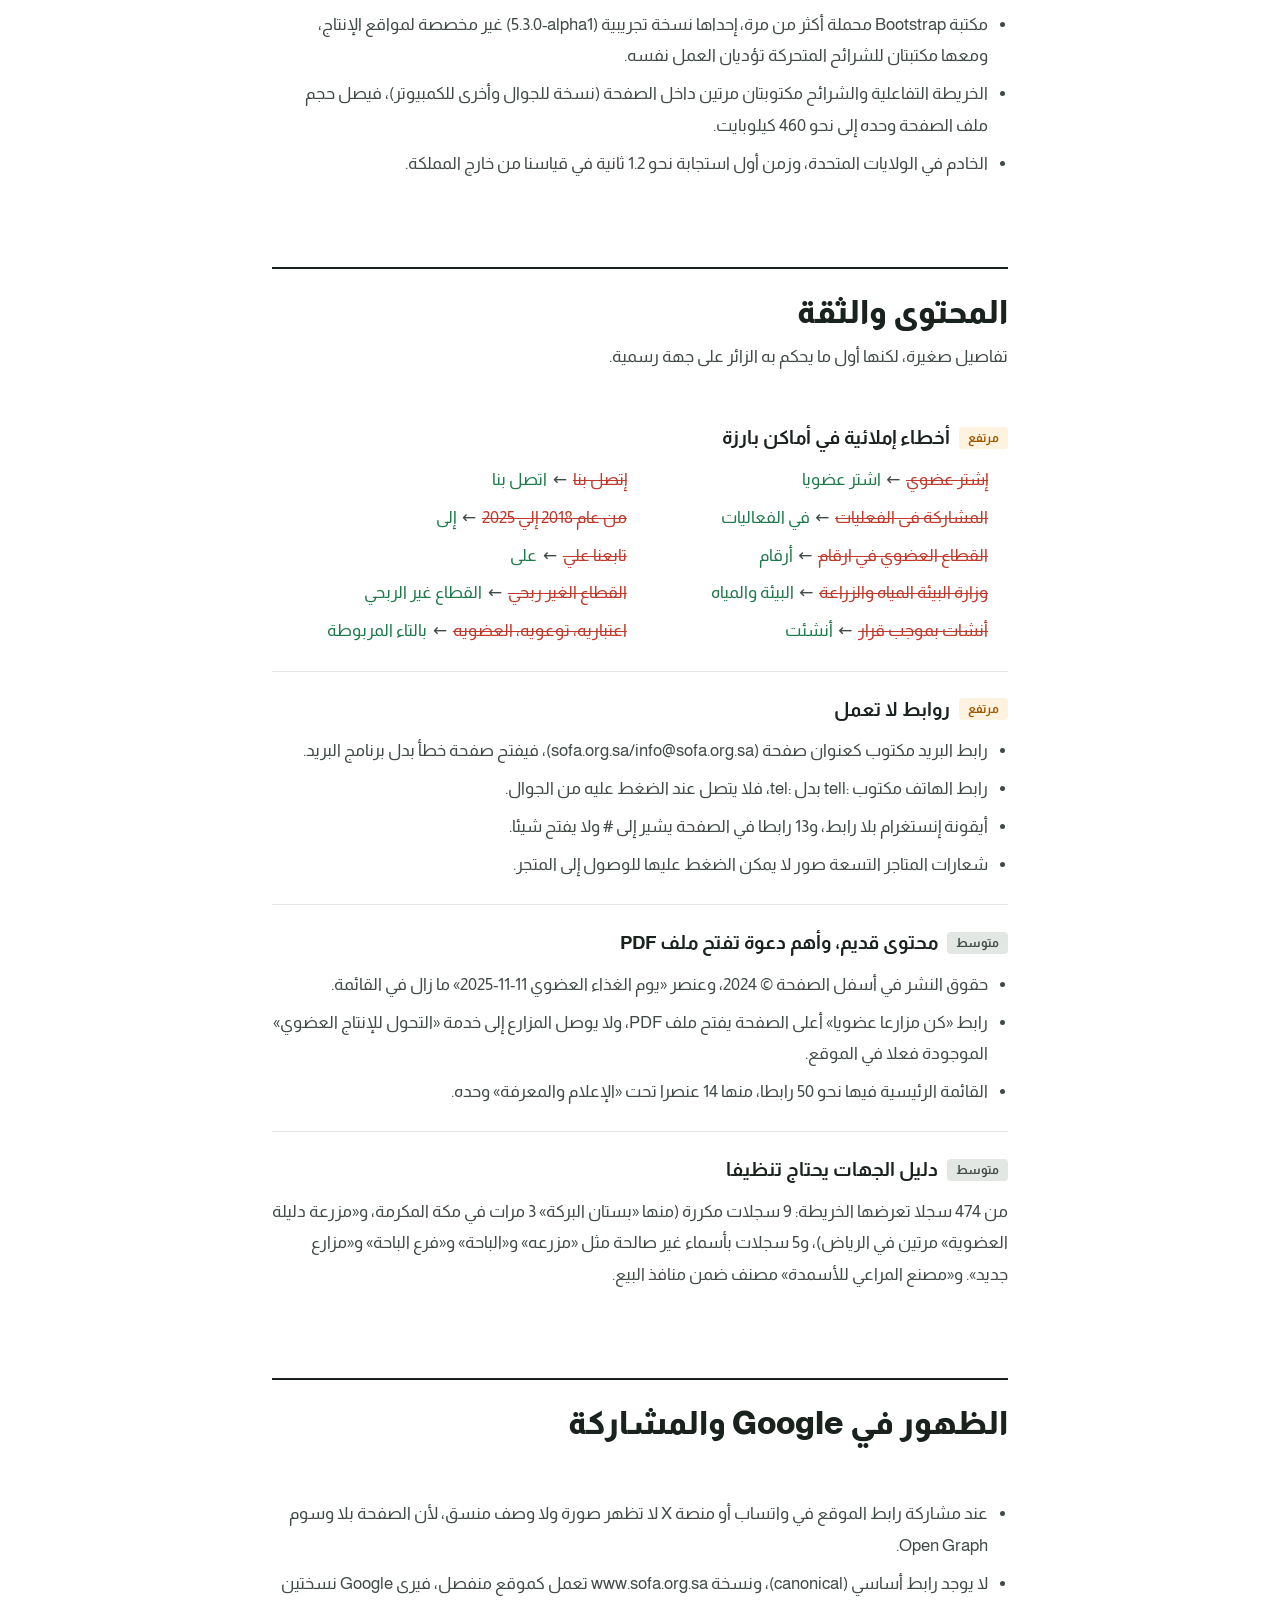
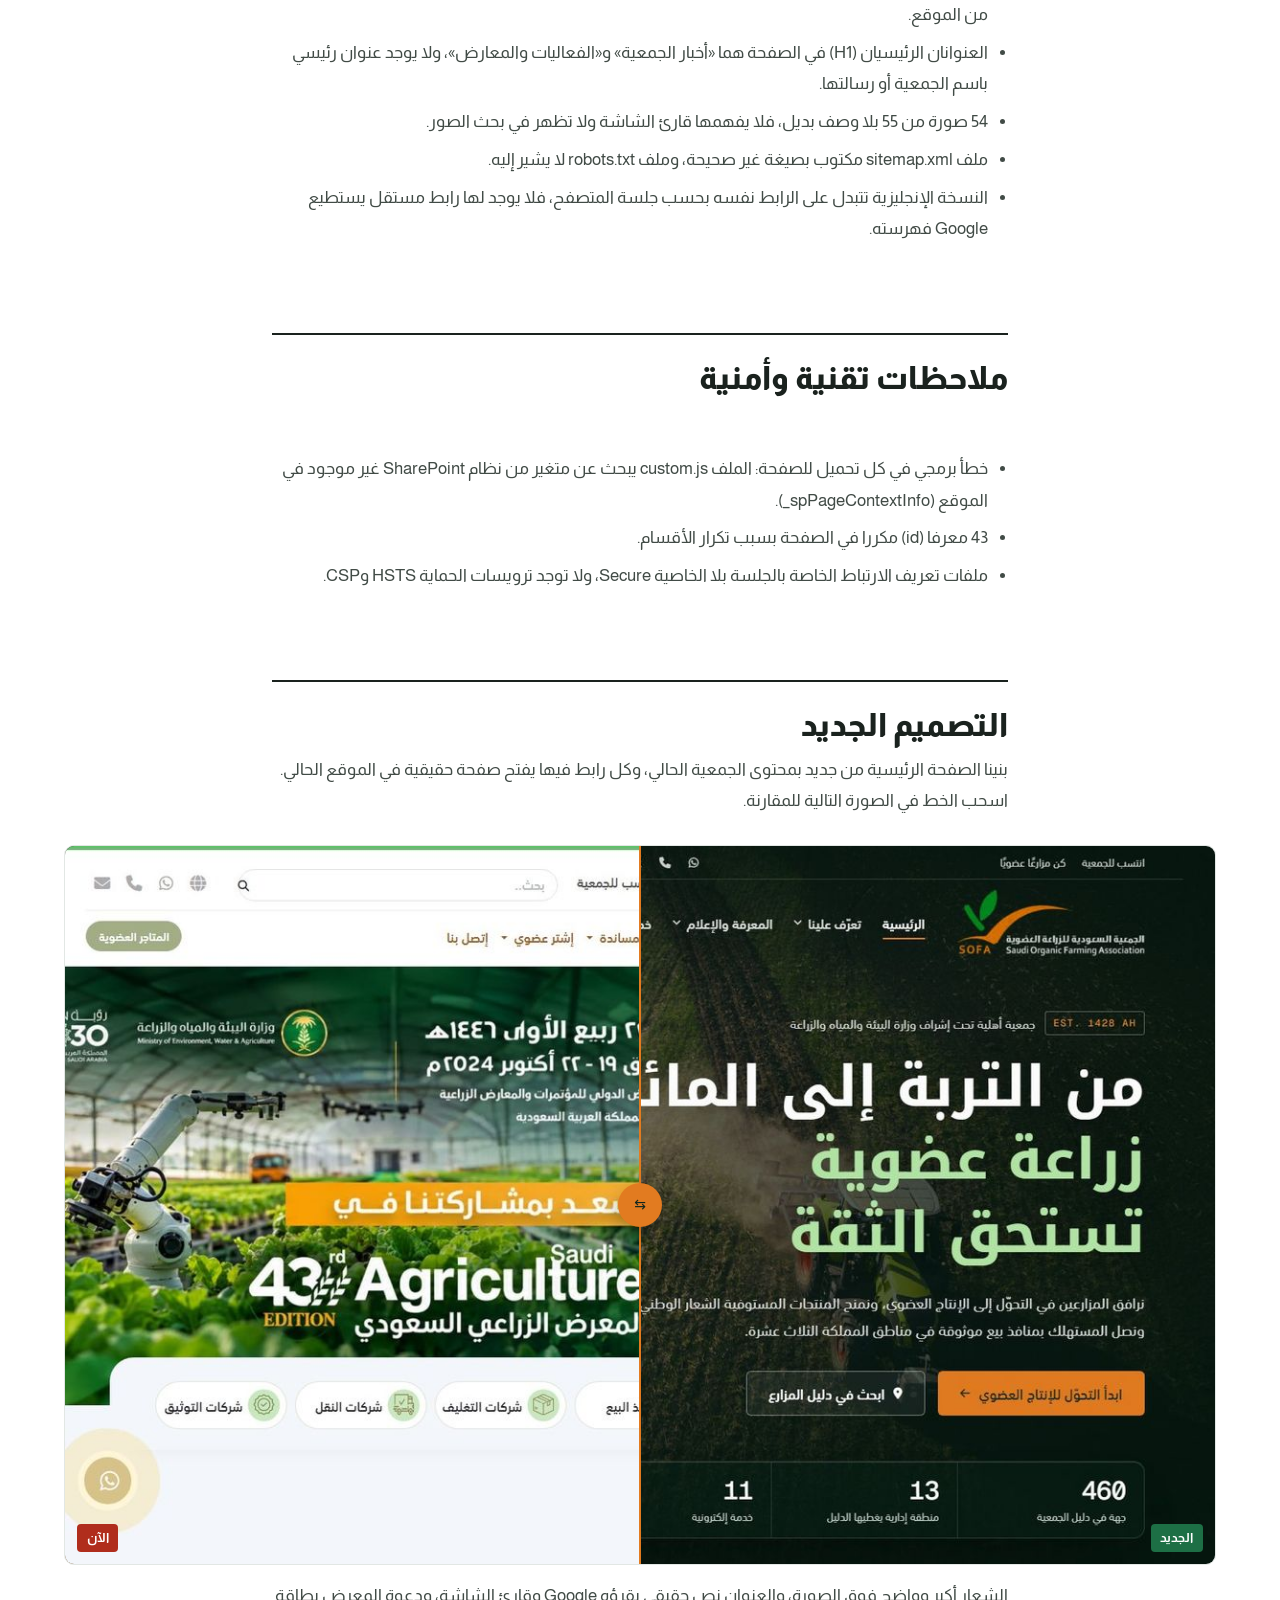
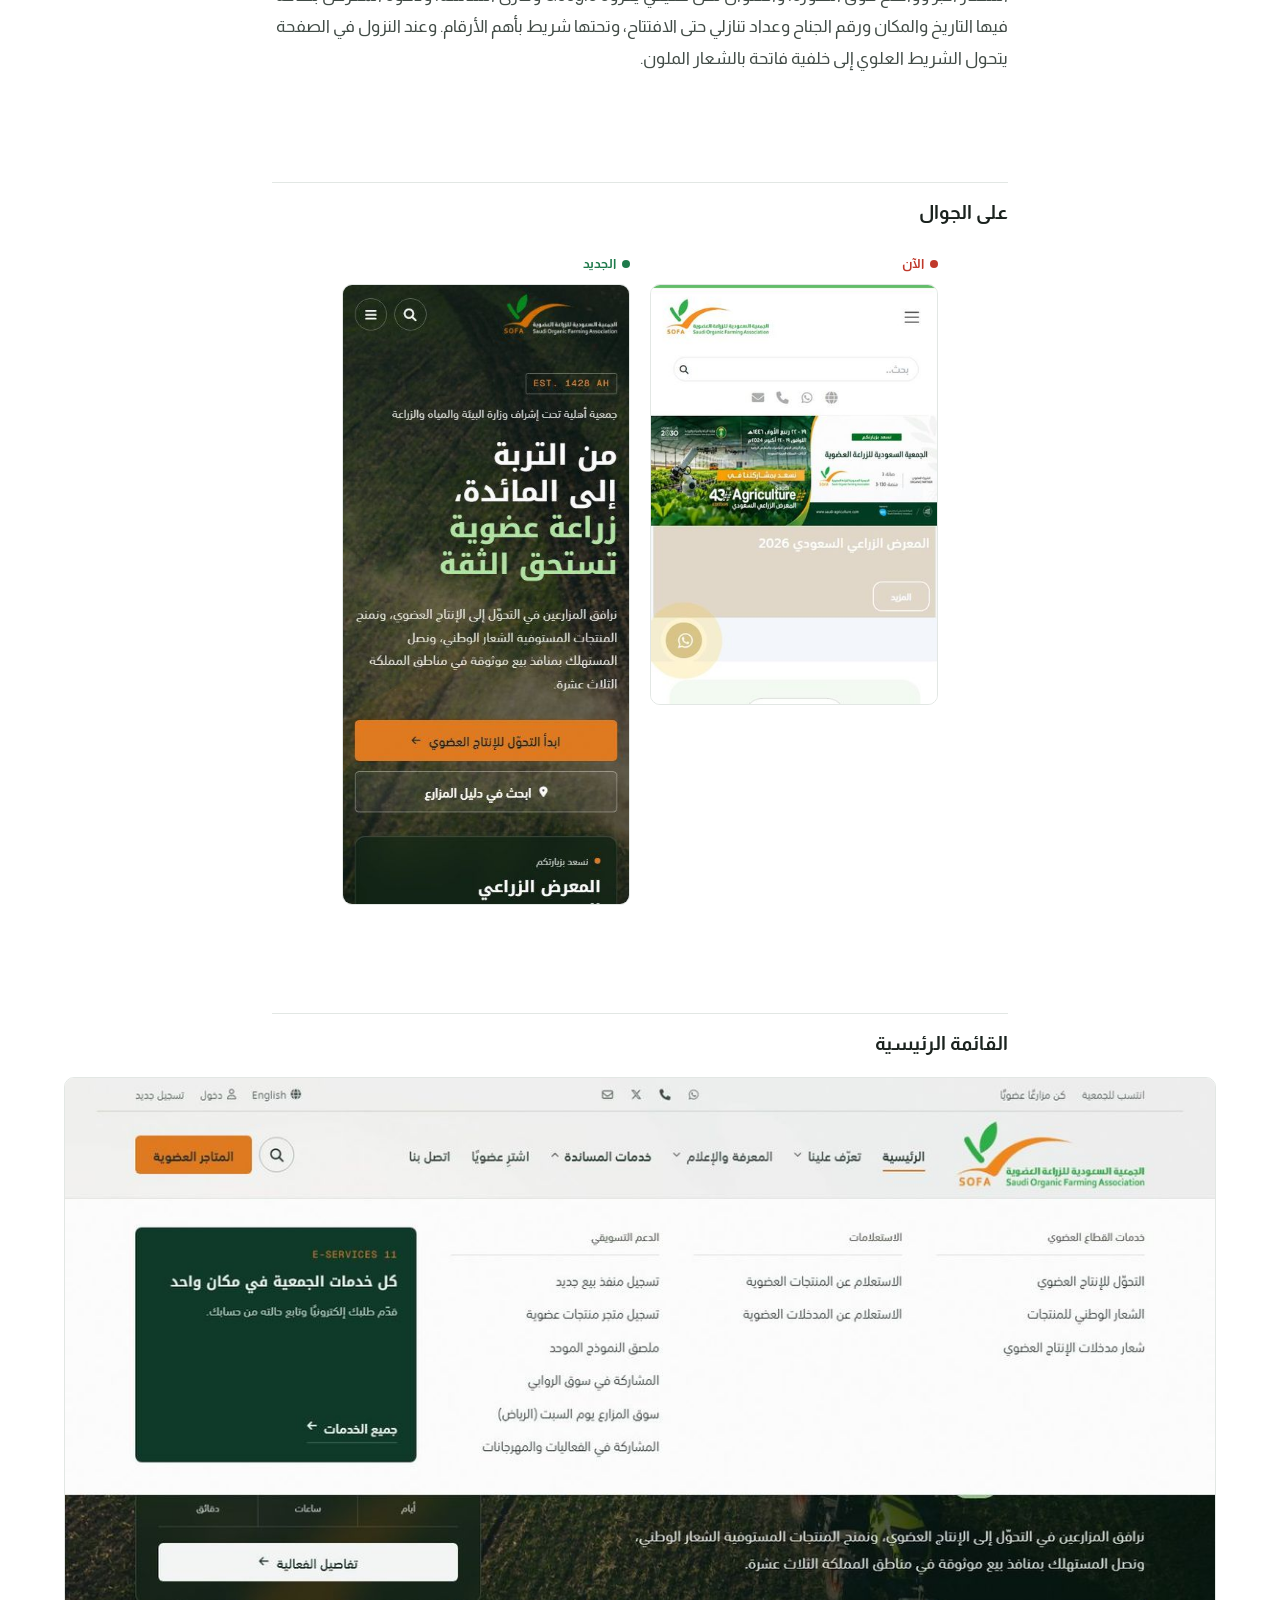
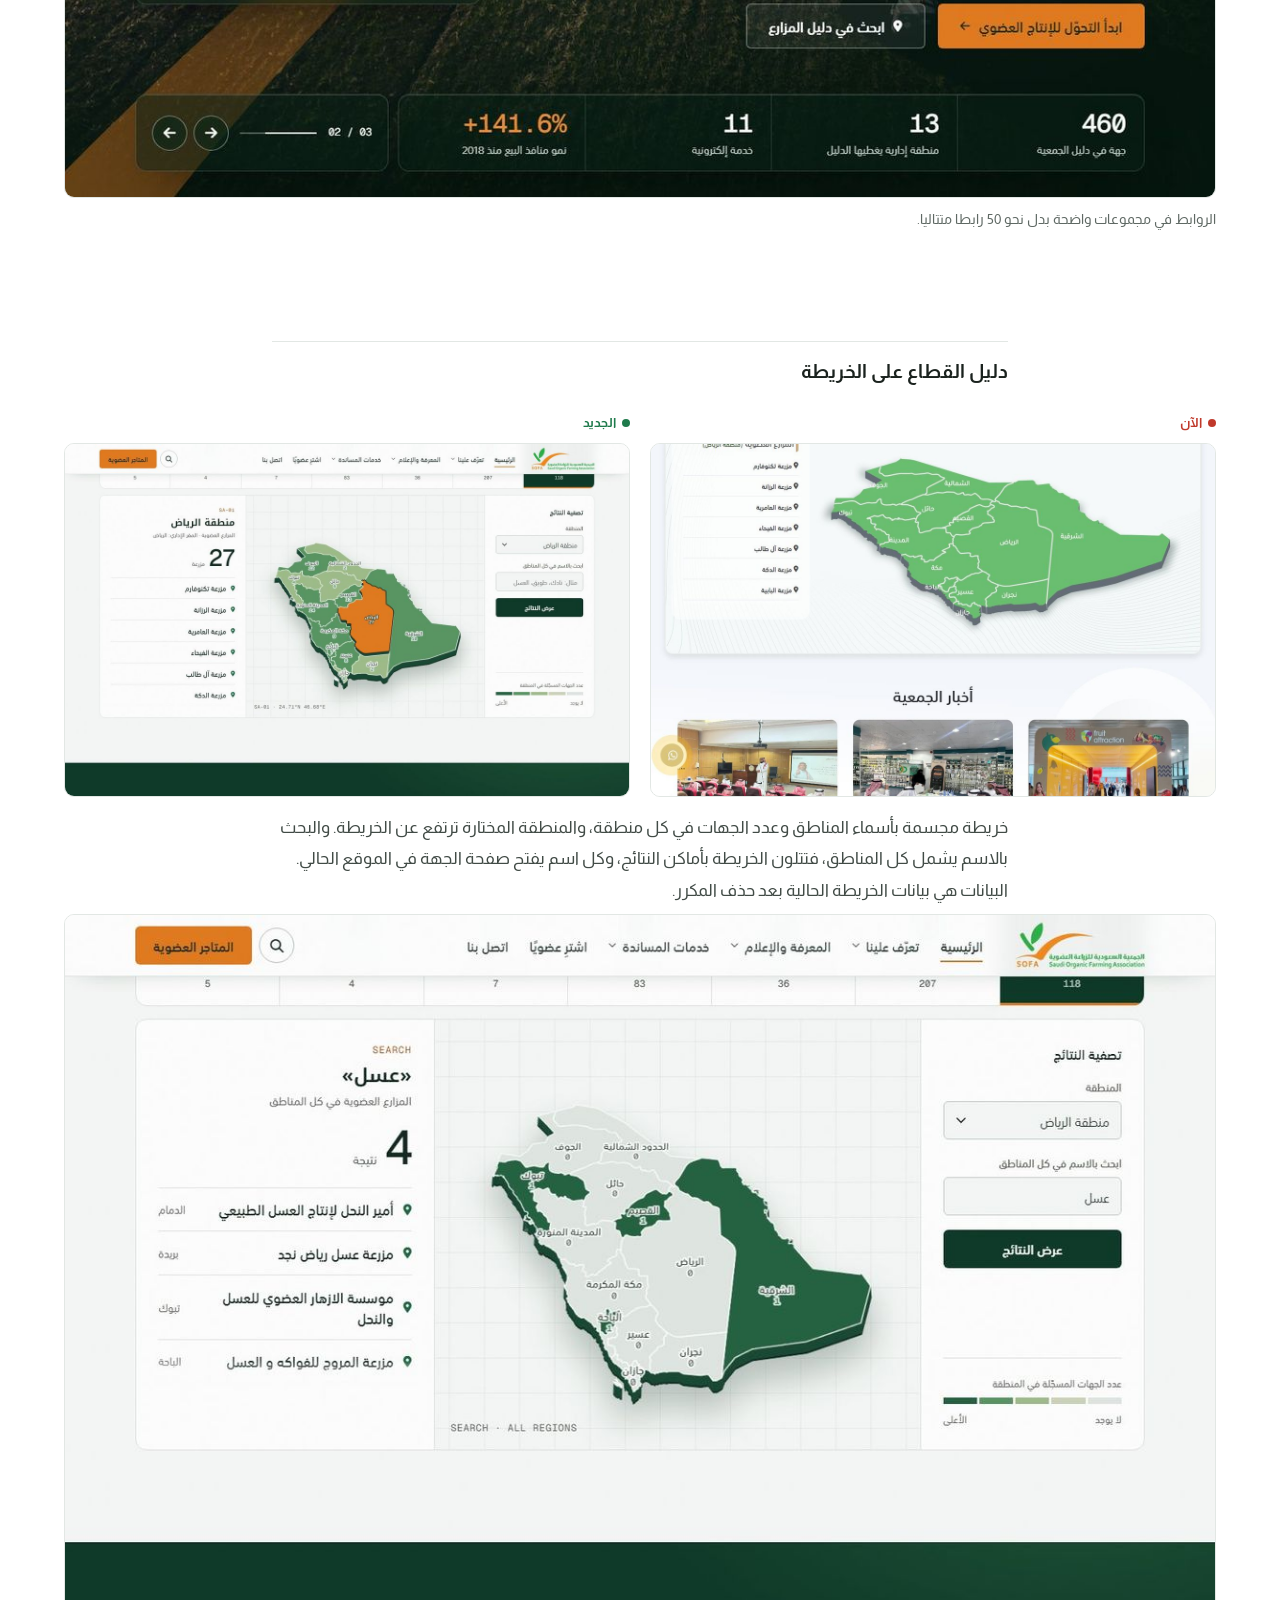
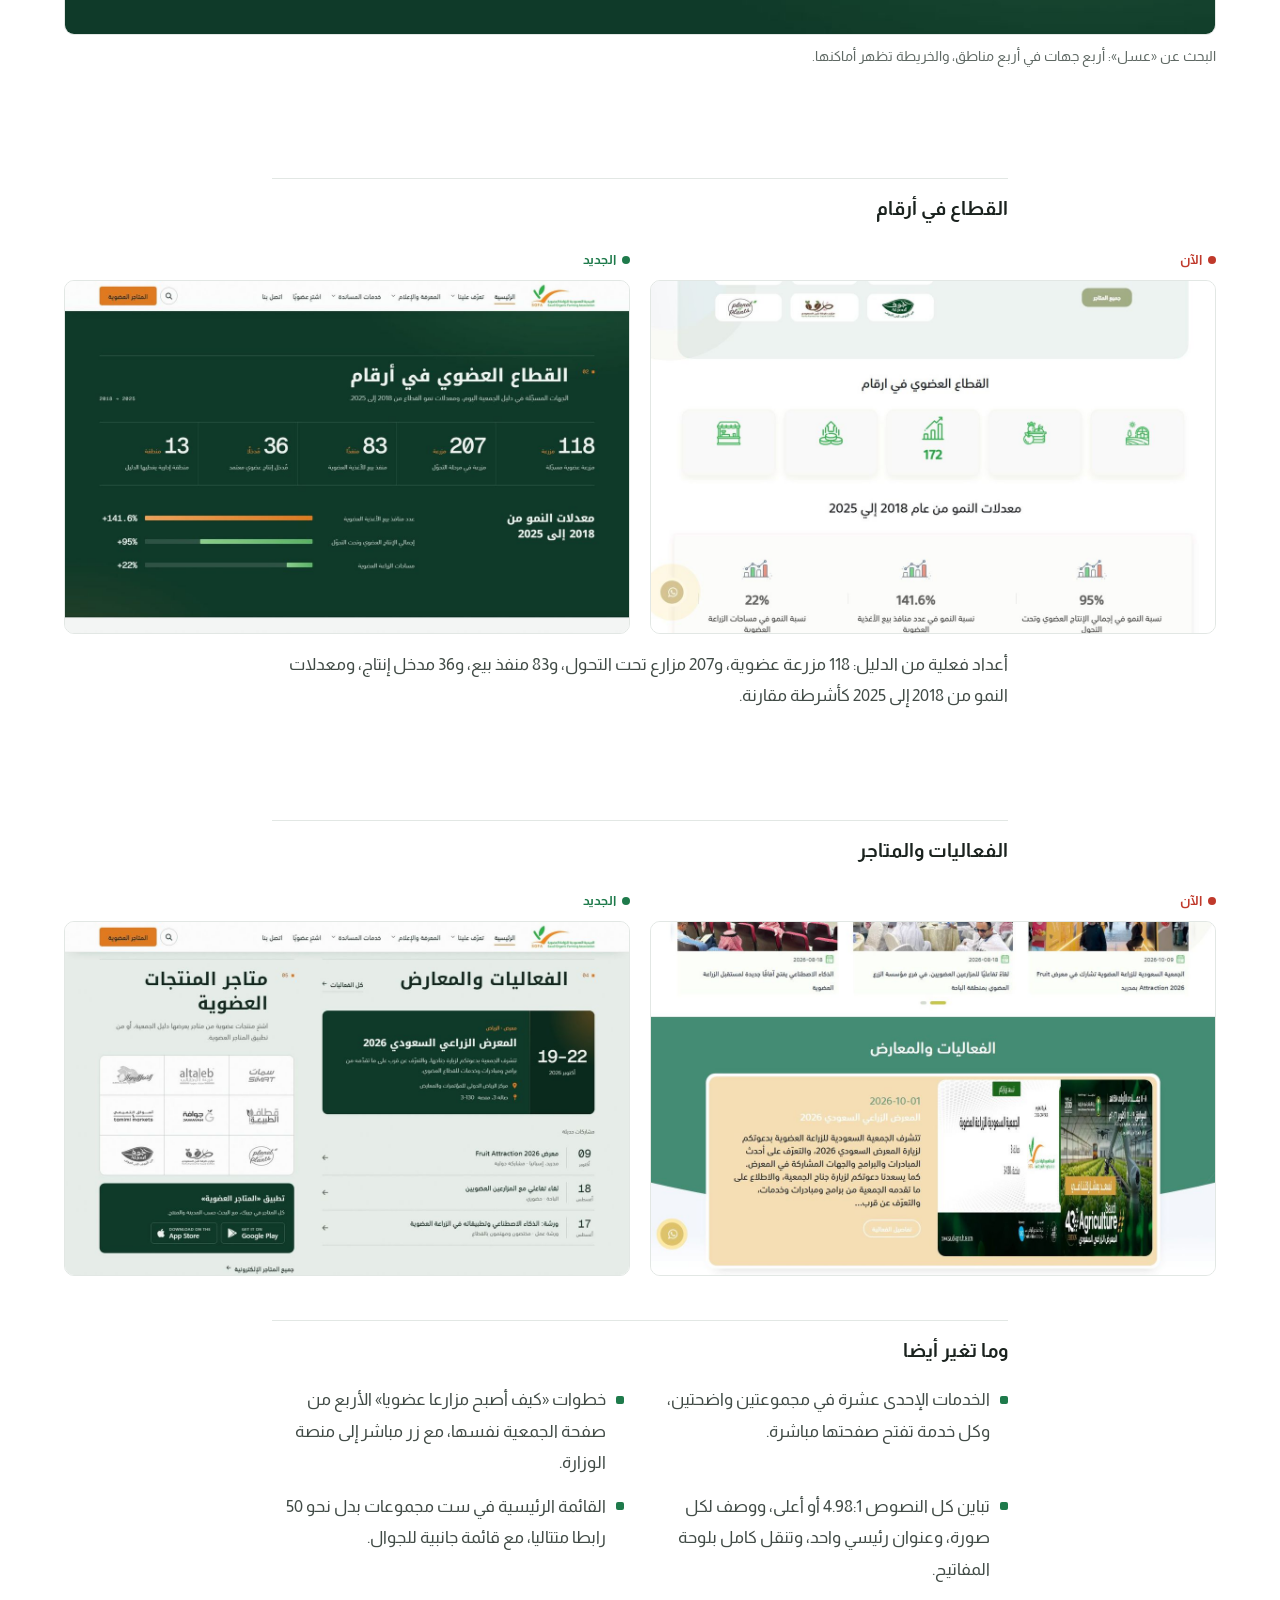
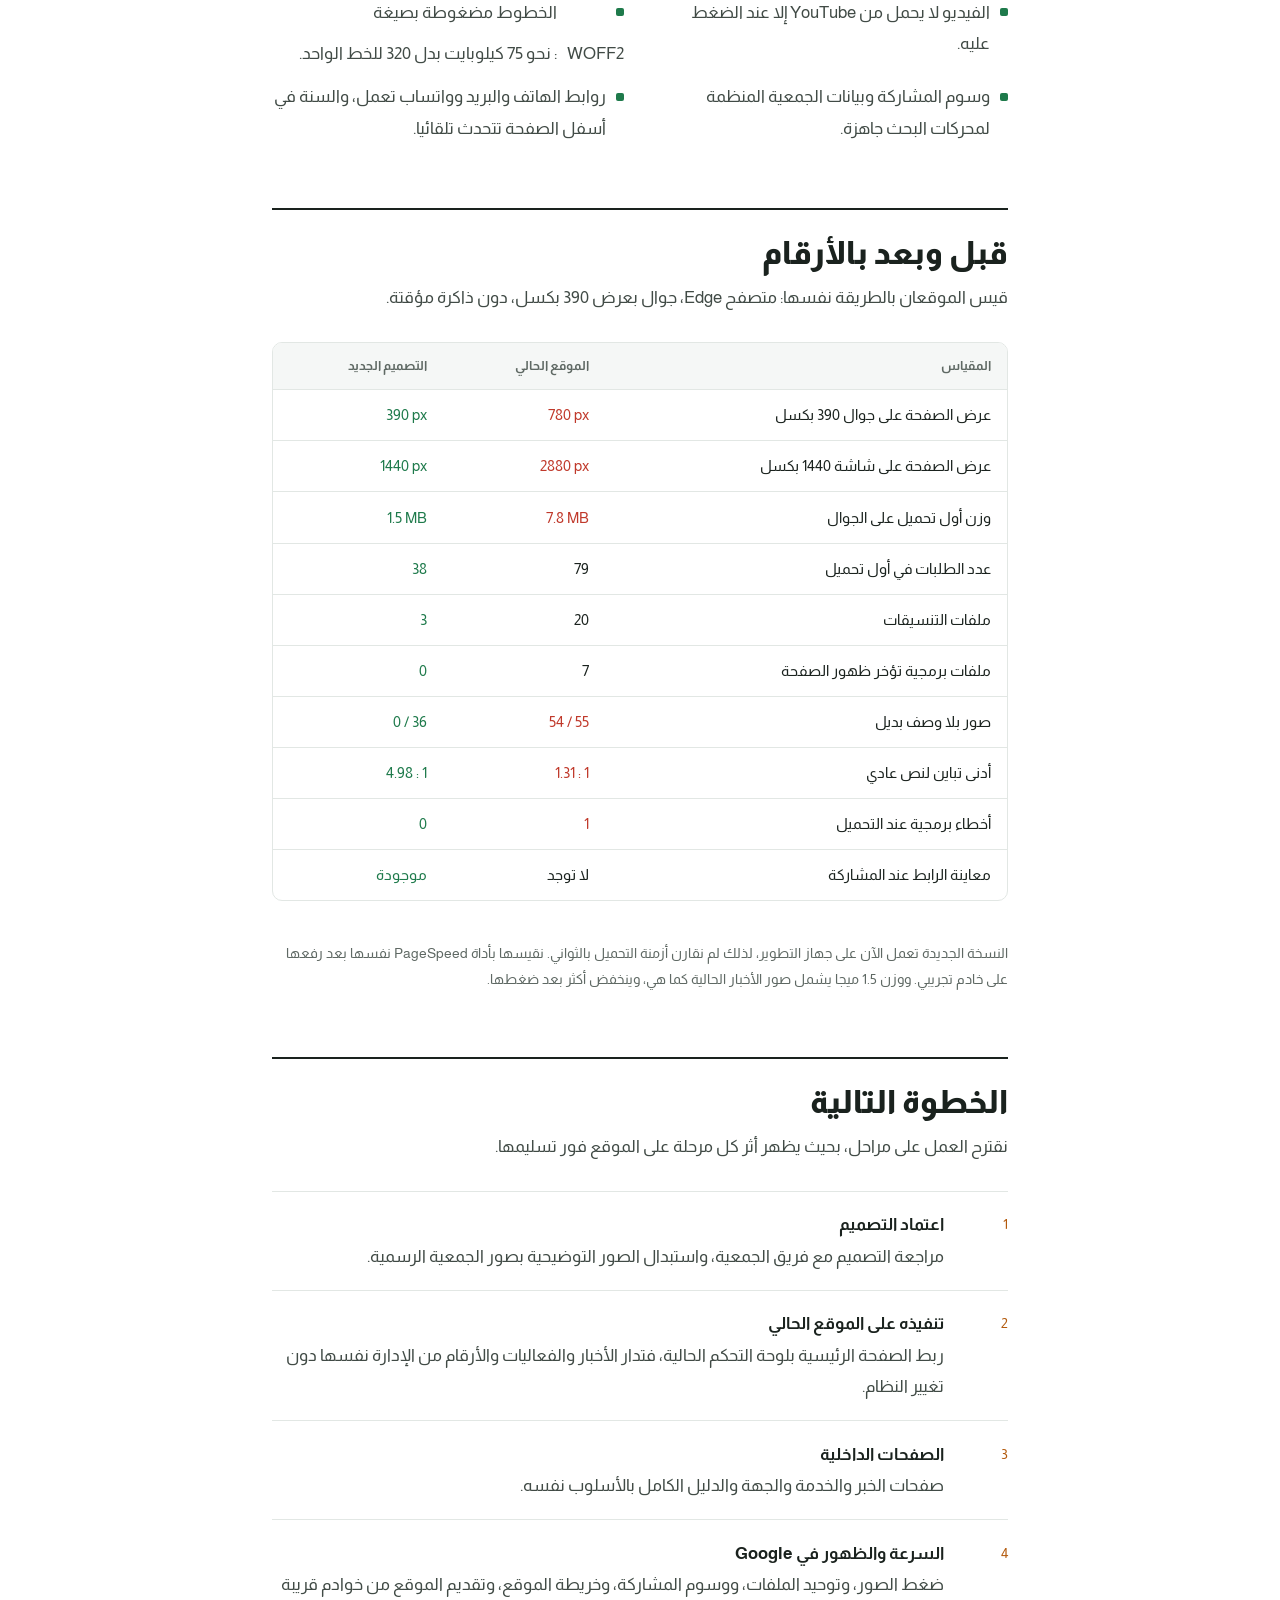
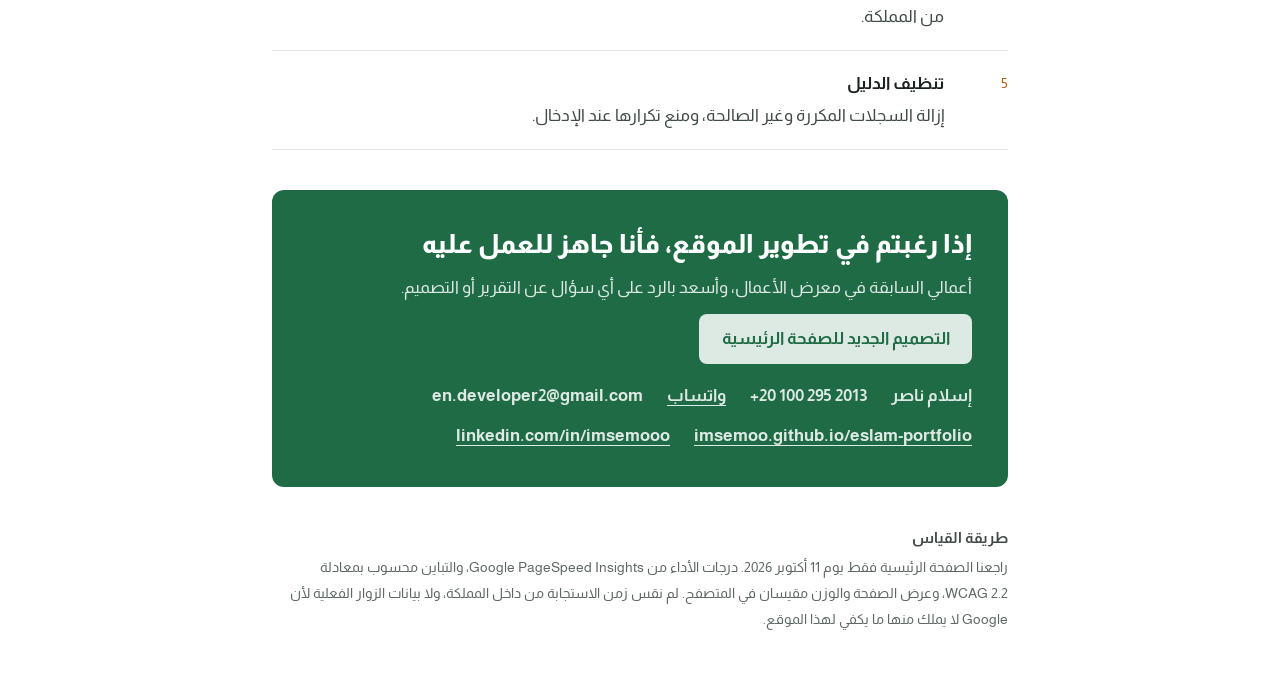
==== commit 171b2a96: "Add live redesign demo and restyle the report Light palette, Almarai font, no diacritics, link to th" ====
--- a/index.html
+++ b/index.html
@@ -19,68 +19,32 @@
 <meta name="color-scheme" content="light dark" />
 <link rel="preconnect" href="https://fonts.googleapis.com" />
 <link rel="preconnect" href="https://fonts.gstatic.com" crossorigin />
-<link href="https://fonts.googleapis.com/css2?family=Noto+Kufi+Arabic:wght@600;700&family=Noto+Sans+Arabic:wght@400;500;600&family=Geist+Mono:wght@400;500&display=swap" rel="stylesheet" />
+<link href="https://fonts.googleapis.com/css2?family=Almarai:wght@400;700;800&display=swap" rel="stylesheet" />
 <style>
   /* Layout: a reading column for the argument, wide evidence rows for screenshots and tables. */
   :root {
-    --bg: #f4f6f3;
+    color-scheme: light;
+    --bg: #ffffff;
+    --panel: #f5f7f6;
     --surface: #ffffff;
-    --ink: #13261d;
-    --ink-2: #46544b;
-    --muted: #5f6b63;
-    --line: #dbe2dc;
-    --brand: #0f3a29;
-    --accent: #a8560e;
+    --ink: #1a221e;
+    --ink-2: #414b46;
+    --muted: #5f6964;
+    --line: #e2e7e4;
+    --brand: #1e6b45;
+    --accent: #b35a0d;
     --accent-fill: #e27b20;
-    --critical: #b02d1c;
-    --high: #9a5a00;
-    --good: #1d6f45;
-    --critical-bg: #fbe9e6;
-    --high-bg: #fbf0dc;
-    --good-bg: #e3f2e8;
-    --display: "Noto Kufi Arabic", "Noto Sans Arabic", system-ui, sans-serif;
-    --body: "Noto Sans Arabic", system-ui, sans-serif;
-    --mono: "Geist Mono", ui-monospace, Consolas, monospace;
+    --critical: #c0392b;
+    --high: #9e5800;
+    --good: #1e7a4b;
+    --critical-bg: #fdecea;
+    --high-bg: #fff2df;
+    --good-bg: #e6f4eb;
+    --display: "Almarai", system-ui, sans-serif;
+    --body: "Almarai", system-ui, sans-serif;
+    --mono: "Almarai", system-ui, sans-serif;
     --read: 46rem;
     --wide: 72rem;
-  }
-  @media (prefers-color-scheme: dark) {
-    :root:not([data-theme="light"]) {
-      --bg: #0e1612;
-      --surface: #15201a;
-      --ink: #e7eee9;
-      --ink-2: #bac7be;
-      --muted: #97a69c;
-      --line: #273a30;
-      --brand: #9fd2ae;
-      --accent: #f0a160;
-      --accent-fill: #e27b20;
-      --critical: #ff9a88;
-      --high: #f3bf62;
-      --good: #85d4a3;
-      --critical-bg: #3a1d18;
-      --high-bg: #362812;
-      --good-bg: #173326;
-      color-scheme: dark;
-    }
-  }
-  :root[data-theme="dark"] {
-    --bg: #0e1612;
-    --surface: #15201a;
-    --ink: #e7eee9;
-    --ink-2: #bac7be;
-    --muted: #97a69c;
-    --line: #273a30;
-    --brand: #9fd2ae;
-    --accent: #f0a160;
-    --accent-fill: #e27b20;
-    --critical: #ff9a88;
-    --high: #f3bf62;
-    --good: #85d4a3;
-    --critical-bg: #3a1d18;
-    --high-bg: #362812;
-    --good-bg: #173326;
-    color-scheme: dark;
   }
 
   * { box-sizing: border-box; }
@@ -96,7 +60,8 @@
     line-height: 1.85;
     -webkit-font-smoothing: antialiased;
   }
-  h1, h2, h3 { font-family: var(--display); line-height: 1.4; letter-spacing: normal; text-wrap: balance; margin: 0; }
+  h1, h2, h3 { font-family: var(--display); font-weight: 800; line-height: 1.45; letter-spacing: normal; text-wrap: balance; margin: 0; }
+  h3 { font-weight: 700; }
   p { margin: 0; text-wrap: pretty; }
   a { color: var(--brand); text-underline-offset: 0.25em; }
   a:focus-visible, input:focus-visible { outline: 2px solid var(--accent-fill); outline-offset: 3px; }
@@ -127,7 +92,7 @@
     overflow: hidden;
   }
   .fact { display: grid; gap: 0.4rem; align-content: start; padding: 1.25rem 1.25rem 1.4rem; background: var(--surface); min-width: 0; }
-  .fact b { font-family: var(--mono); font-weight: 500; font-size: clamp(1.75rem, 1.2rem + 1.6vw, 2.4rem); line-height: 1.1; color: var(--critical); direction: ltr; text-align: end; }
+  .fact b { font-family: var(--mono); font-weight: 800; font-size: clamp(1.75rem, 1.2rem + 1.6vw, 2.4rem); line-height: 1.1; color: var(--critical); direction: ltr; text-align: end; }
   .fact span { font-size: 0.875rem; line-height: 1.6; color: var(--ink-2); }
 
   /* sections */
@@ -157,7 +122,7 @@
   table { width: 100%; border-collapse: collapse; font-size: 0.9375rem; }
   th, td { padding: 0.7rem 1rem; text-align: start; border-bottom: 1px solid var(--line); vertical-align: top; }
   tr:last-child td { border-bottom: 0; }
-  th { font-weight: 600; color: var(--muted); font-size: 0.8125rem; background: color-mix(in srgb, var(--surface) 70%, var(--bg)); }
+  th { font-weight: 700; color: var(--muted); font-size: 0.8125rem; background: var(--panel); }
   td.num { font-family: var(--mono); font-variant-numeric: tabular-nums; direction: ltr; text-align: end; white-space: nowrap; }
   td .bad { color: var(--critical); }
   td .ok { color: var(--good); }
@@ -206,9 +171,12 @@
   .cta p { color: inherit; opacity: 0.85; }
   .contact { display: flex; flex-wrap: wrap; gap: 0.5rem 1.5rem; margin-top: 0.4rem; font-weight: 600; }
   .contact a { color: inherit; }
-  @media (prefers-color-scheme: dark) { :root:not([data-theme="light"]) .cta { color: #0e1612; } }
-  :root[data-theme="dark"] .cta { color: #0e1612; }
-
+
+  .demo-link { display: flex; flex-wrap: wrap; align-items: center; gap: 0.75rem 1.25rem; margin-top: 1.75rem; color: var(--muted); font-size: 0.9375rem; }
+  .demo-btn { display: inline-flex; align-items: center; min-height: 48px; padding: 0.6rem 1.4rem; border-radius: 8px; background: var(--brand); color: #fff; font-weight: 700; text-decoration: none; }
+  .demo-btn:hover { background: #17573a; }
+  .demo-btn--light { background: #fff; color: var(--brand); }
+  .demo-btn--light:hover { background: #eef5f1; }
   .method { margin-top: 2.5rem; font-size: 0.875rem; color: var(--muted); }
   .method h3 { font-size: 0.9375rem; margin-bottom: 0.4rem; color: var(--ink-2); }
 
@@ -226,23 +194,24 @@
   <p class="kicker">مقترح لتطوير الموقع الإلكتروني</p>
   <h1>موقع الجمعية السعودية للزراعة العضوية: <span>ما يراه الزائر اليوم، وكيف يمكن أن يكون</span></h1>
   <p class="byline">
-    <span>أُعدّ في <time datetime="2026-10-11">11 أكتوبر 2026</time></span>
-    <span>إعداد: إسلام ناصر، مصمم UI/UX ومطوّر واجهات أمامية</span>
+    <span>أعد في <time datetime="2026-10-11">11 أكتوبر 2026</time></span>
+    <span>إعداد: إسلام ناصر، مصمم UI/UX ومطور واجهات أمامية</span>
     <span>الموقع: <span class="ltr">sofa.org.sa</span></span>
   </p>
   <p class="lead">
-    راجعنا الصفحة الرئيسية للموقع على الجوال والكمبيوتر، وقِسنا سرعتها بأداة
+    راجعنا الصفحة الرئيسية للموقع على الجوال والكمبيوتر، وقسنا سرعتها بأداة
     <span class="ltr">Google PageSpeed</span>، ثم بنينا نسخة جديدة كاملة للصفحة الرئيسية
     بمحتوى الجمعية الحالي نفسه: أخبارها، وخدماتها الإحدى عشرة، ودليل الجهات الذي تعرضه
-    الخريطة (474 سجلًا). يعرض هذا المستند ما وجدناه بالأرقام، وما يقدّمه التصميم الجديد.
+    الخريطة (474 سجلا). يعرض هذا المستند ما وجدناه بالأرقام، وما يقدمه التصميم الجديد.
   </p>
 
   <div class="facts" role="list">
     <div class="fact" role="listitem"><b>63/100</b><span>درجة أداء الصفحة على الجوال حسب Google</span></div>
     <div class="fact" role="listitem"><b>5.4s</b><span>حتى يظهر أكبر عنصر في الصفحة على الجوال، والجيد أقل من 2.5 ثانية</span></div>
-    <div class="fact" role="listitem"><b>7.8MB</b><span>تُحمَّل في أول زيارة على الجوال، منها 5.1 ميجا لصورتين فقط</span></div>
+    <div class="fact" role="listitem"><b>7.8MB</b><span>تحمل في أول زيارة على الجوال، منها 5.1 ميجا لصورتين فقط</span></div>
     <div class="fact" role="listitem"><b>2×</b><span>عرض الصفحة ضعف عرض الشاشة على الجوال والكمبيوتر</span></div>
   </div>
+  <p class="demo-link"><a class="demo-btn" href="https://imsemoo.github.io/sofa-review/demo/">افتح التصميم الجديد وجربه</a><span>يعمل على الجوال والكمبيوتر، والخريطة والبحث فيه يعملان ببيانات الدليل الحالي.</span></p>
 </header>
 
 <main>
@@ -256,8 +225,8 @@
       <h3><span class="sev sev--critical">حرج</span> الصفحة أعرض من الشاشة بمرتين</h3>
       <p>
         على الكمبيوتر يبلغ عرض الصفحة 2880 بكسل والشاشة 1440، وعلى الجوال 780 مقابل 390.
-        أي سحبة جانبية تكشف نصف صفحة فارغًا، أو تُظهر الشريحة التالية بجوار الأولى، فيبدو
-        الموقع مكسورًا أثناء التصفح. ويسجّل مقياس ثبات التخطيط على الكمبيوتر
+        أي سحبة جانبية تكشف نصف صفحة فارغا، أو تظهر الشريحة التالية بجوار الأولى، فيبدو
+        الموقع مكسورا أثناء التصفح. ويسجل مقياس ثبات التخطيط على الكمبيوتر
         <span class="mono">0.995</span>، والحد المقبول عند Google هو <span class="mono">0.1</span>.
       </p>
       <figure class="evidence">
@@ -312,7 +281,7 @@
       </div>
       <figure class="evidence">
         <div class="shot"><img src="img/before-events.jpg" width="1200" height="750" alt="قسم الفعاليات في الموقع الحالي: عنوان وزر بلون أبيض على خلفية بيج" loading="lazy" /></div>
-        <figcaption>قسم الفعاليات: العنوان والزر بلون قريب جدًا من الخلفية.</figcaption>
+        <figcaption>قسم الفعاليات: العنوان والزر بلون قريب جدا من الخلفية.</figcaption>
       </figure>
     </article>
   </section>
@@ -342,9 +311,9 @@
     <article class="finding">
       <h3>أسباب البطء</h3>
       <ul>
-        <li>صورتان بصيغة <span class="ltr">PNG</span> وزن كل منهما 2.5 ميجا (شريحة المزارع وصورة المعرض)، ويكفي كلًّا منهما نحو 150 كيلوبايت بعد التحويل إلى <span class="ltr">WebP</span>.</li>
-        <li>20 ملف تنسيقات و7 ملفات برمجية تُحمَّل قبل ظهور أي محتوى، من 8 خوادم مختلفة.</li>
-        <li>مكتبة <span class="ltr">Bootstrap</span> محمّلة أكثر من مرة، إحداها نسخة تجريبية (<span class="ltr">5.3.0-alpha1</span>) غير مخصصة لمواقع الإنتاج، ومعها مكتبتان للشرائح المتحركة تؤديان العمل نفسه.</li>
+        <li>صورتان بصيغة <span class="ltr">PNG</span> وزن كل منهما 2.5 ميجا (شريحة المزارع وصورة المعرض)، ويكفي كلا منهما نحو 150 كيلوبايت بعد التحويل إلى <span class="ltr">WebP</span>.</li>
+        <li>20 ملف تنسيقات و7 ملفات برمجية تحمل قبل ظهور أي محتوى، من 8 خوادم مختلفة.</li>
+        <li>مكتبة <span class="ltr">Bootstrap</span> محملة أكثر من مرة، إحداها نسخة تجريبية (<span class="ltr">5.3.0-alpha1</span>) غير مخصصة لمواقع الإنتاج، ومعها مكتبتان للشرائح المتحركة تؤديان العمل نفسه.</li>
         <li>الخريطة التفاعلية والشرائح مكتوبتان مرتين داخل الصفحة (نسخة للجوال وأخرى للكمبيوتر)، فيصل حجم ملف الصفحة وحده إلى نحو 460 كيلوبايت.</li>
         <li>الخادم في الولايات المتحدة، وزمن أول استجابة نحو 1.2 ثانية في قياسنا من خارج المملكة.</li>
       </ul>
@@ -360,7 +329,7 @@
     <article class="finding">
       <h3><span class="sev sev--high">مرتفع</span> أخطاء إملائية في أماكن بارزة</h3>
       <ul class="typos">
-        <li><s>إشتر عضوي</s> ← <b>اشترِ عضويًا</b></li>
+        <li><s>إشتر عضوي</s> ← <b>اشتر عضويا</b></li>
         <li><s>إتصل بنا</s> ← <b>اتصل بنا</b></li>
         <li><s>المشاركة فى الفعليات</s> ← <b>في الفعاليات</b></li>
         <li><s>من عام 2018 إلي 2025</s> ← <b>إلى</b></li>
@@ -368,7 +337,7 @@
         <li><s>تابعنا علي</s> ← <b>على</b></li>
         <li><s>وزارة البيئة المياه والزراعة</s> ← <b>البيئة والمياه</b></li>
         <li><s>القطاع الغير ربحي</s> ← <b>القطاع غير الربحي</b></li>
-        <li><s>أنشات بموجب قرار</s> ← <b>أُنشئت</b></li>
+        <li><s>أنشات بموجب قرار</s> ← <b>أنشئت</b></li>
         <li><s>اعتباريه، توعويه، العضويه</s> ← <b>بالتاء المربوطة</b></li>
       </ul>
     </article>
@@ -378,7 +347,7 @@
       <ul>
         <li>رابط البريد مكتوب كعنوان صفحة (<span class="ltr">sofa.org.sa/info@sofa.org.sa</span>)، فيفتح صفحة خطأ بدل برنامج البريد.</li>
         <li>رابط الهاتف مكتوب <span class="ltr">tell:</span> بدل <span class="ltr">tel:</span>، فلا يتصل عند الضغط عليه من الجوال.</li>
-        <li>أيقونة إنستغرام بلا رابط، و13 رابطًا في الصفحة يشير إلى <span class="ltr">#</span> ولا يفتح شيئًا.</li>
+        <li>أيقونة إنستغرام بلا رابط، و13 رابطا في الصفحة يشير إلى <span class="ltr">#</span> ولا يفتح شيئا.</li>
         <li>شعارات المتاجر التسعة صور لا يمكن الضغط عليها للوصول إلى المتجر.</li>
       </ul>
     </article>
@@ -387,17 +356,17 @@
       <h3><span class="sev sev--mid">متوسط</span> محتوى قديم، وأهم دعوة تفتح ملف PDF</h3>
       <ul>
         <li>حقوق النشر في أسفل الصفحة © 2024، وعنصر «يوم الغذاء العضوي 11-11-2025» ما زال في القائمة.</li>
-        <li>رابط «كن مزارعًا عضويًا» أعلى الصفحة يفتح ملف <span class="ltr">PDF</span>، ولا يوصل المزارع إلى خدمة «التحول للإنتاج العضوي» الموجودة فعلًا في الموقع.</li>
-        <li>القائمة الرئيسية فيها نحو 50 رابطًا، منها 14 عنصرًا تحت «الإعلام والمعرفة» وحده.</li>
-      </ul>
-    </article>
-
-    <article class="finding">
-      <h3><span class="sev sev--mid">متوسط</span> دليل الجهات يحتاج تنظيفًا</h3>
-      <p>
-        من 474 سجلًا تعرضها الخريطة: 9 سجلات مكررة (منها «بستان البركة» 3 مرات في مكة المكرمة،
+        <li>رابط «كن مزارعا عضويا» أعلى الصفحة يفتح ملف <span class="ltr">PDF</span>، ولا يوصل المزارع إلى خدمة «التحول للإنتاج العضوي» الموجودة فعلا في الموقع.</li>
+        <li>القائمة الرئيسية فيها نحو 50 رابطا، منها 14 عنصرا تحت «الإعلام والمعرفة» وحده.</li>
+      </ul>
+    </article>
+
+    <article class="finding">
+      <h3><span class="sev sev--mid">متوسط</span> دليل الجهات يحتاج تنظيفا</h3>
+      <p>
+        من 474 سجلا تعرضها الخريطة: 9 سجلات مكررة (منها «بستان البركة» 3 مرات في مكة المكرمة،
         و«مزرعة دليلة العضوية» مرتين في الرياض)، و5 سجلات بأسماء غير صالحة مثل «مزرعه» و«الباحة»
-        و«فرع الباحة» و«مزارع جديد». و«مصنع المراعي للأسمدة» مصنّف ضمن منافذ البيع.
+        و«فرع الباحة» و«مزارع جديد». و«مصنع المراعي للأسمدة» مصنف ضمن منافذ البيع.
       </p>
     </article>
   </section>
@@ -408,12 +377,12 @@
     </div>
     <article class="finding">
       <ul>
-        <li>عند مشاركة رابط الموقع في واتساب أو منصة X لا تظهر صورة ولا وصف منسّق، لأن الصفحة بلا وسوم <span class="ltr">Open Graph</span>.</li>
+        <li>عند مشاركة رابط الموقع في واتساب أو منصة X لا تظهر صورة ولا وصف منسق، لأن الصفحة بلا وسوم <span class="ltr">Open Graph</span>.</li>
         <li>لا يوجد رابط أساسي (<span class="ltr">canonical</span>)، ونسخة <span class="ltr">www.sofa.org.sa</span> تعمل كموقع منفصل، فيرى Google نسختين من الموقع.</li>
         <li>العنوانان الرئيسيان (<span class="ltr">H1</span>) في الصفحة هما «أخبار الجمعية» و«الفعاليات والمعارض»، ولا يوجد عنوان رئيسي باسم الجمعية أو رسالتها.</li>
         <li>54 صورة من 55 بلا وصف بديل، فلا يفهمها قارئ الشاشة ولا تظهر في بحث الصور.</li>
         <li>ملف <span class="ltr">sitemap.xml</span> مكتوب بصيغة غير صحيحة، وملف <span class="ltr">robots.txt</span> لا يشير إليه.</li>
-        <li>النسخة الإنجليزية تتبدّل على الرابط نفسه بحسب جلسة المتصفح، فلا يوجد لها رابط مستقل يستطيع Google فهرسته.</li>
+        <li>النسخة الإنجليزية تتبدل على الرابط نفسه بحسب جلسة المتصفح، فلا يوجد لها رابط مستقل يستطيع Google فهرسته.</li>
       </ul>
     </article>
   </section>
@@ -425,7 +394,7 @@
     <article class="finding">
       <ul>
         <li>خطأ برمجي في كل تحميل للصفحة: الملف <span class="ltr">custom.js</span> يبحث عن متغير من نظام SharePoint غير موجود في الموقع (<span class="ltr">_spPageContextInfo</span>).</li>
-        <li>43 معرّفًا (<span class="ltr">id</span>) مكررًا في الصفحة بسبب تكرار الأقسام.</li>
+        <li>43 معرفا (<span class="ltr">id</span>) مكررا في الصفحة بسبب تكرار الأقسام.</li>
         <li>ملفات تعريف الارتباط الخاصة بالجلسة بلا الخاصية <span class="ltr">Secure</span>، ولا توجد ترويسات الحماية <span class="ltr">HSTS</span> و<span class="ltr">CSP</span>.</li>
       </ul>
     </article>
@@ -453,8 +422,8 @@
     </div>
     <p class="compare-note read">
       الشعار أكبر وواضح فوق الصورة، والعنوان نص حقيقي يقرؤه Google وقارئ الشاشة، ودعوة المعرض
-      بطاقة فيها التاريخ والمكان ورقم الجناح وعدّاد تنازلي حتى الافتتاح، وتحتها شريط بأهم الأرقام.
-      وعند النزول في الصفحة يتحوّل الشريط العلوي إلى خلفية فاتحة بالشعار الملوّن.
+      بطاقة فيها التاريخ والمكان ورقم الجناح وعداد تنازلي حتى الافتتاح، وتحتها شريط بأهم الأرقام.
+      وعند النزول في الصفحة يتحول الشريط العلوي إلى خلفية فاتحة بالشعار الملون.
     </p>
 
     <section aria-labelledby="s-new-mobile">
@@ -468,8 +437,8 @@
     <section aria-labelledby="s-new-menu">
       <div class="read"><h3 id="s-new-menu" class="sub-title">القائمة الرئيسية</h3></div>
       <figure class="evidence">
-        <div class="shot"><img src="img/after-mega.jpg" width="1200" height="750" alt="قائمة خدمات المساندة في التصميم الجديد مقسّمة إلى ثلاث مجموعات مع بطاقة لجميع الخدمات" loading="lazy" /></div>
-        <figcaption>الروابط في مجموعات واضحة بدل نحو 50 رابطًا متتاليًا.</figcaption>
+        <div class="shot"><img src="img/after-mega.jpg" width="1200" height="750" alt="قائمة خدمات المساندة في التصميم الجديد مقسمة إلى ثلاث مجموعات مع بطاقة لجميع الخدمات" loading="lazy" /></div>
+        <figcaption>الروابط في مجموعات واضحة بدل نحو 50 رابطا متتاليا.</figcaption>
       </figure>
     </section>
 
@@ -477,16 +446,16 @@
       <div class="read"><h3 id="s-new-map" class="sub-title">دليل القطاع على الخريطة</h3></div>
       <div class="pair">
         <figure><p class="tag tag--before">الآن</p><div class="shot"><img src="img/before-map.jpg" width="1200" height="750" alt="الخريطة في الموقع الحالي مع قائمة مزارع منطقة الرياض" loading="lazy" /></div></figure>
-        <figure><p class="tag tag--after">الجديد</p><div class="shot"><img src="img/after-map3d.jpg" width="1200" height="750" alt="الخريطة المجسّمة الجديدة: أسماء المناطق وعدد المزارع في كل منطقة، ومنطقة الرياض مرتفعة ومختارة" loading="lazy" /></div></figure>
+        <figure><p class="tag tag--after">الجديد</p><div class="shot"><img src="img/after-map3d.jpg" width="1200" height="750" alt="الخريطة المجسمة الجديدة: أسماء المناطق وعدد المزارع في كل منطقة، ومنطقة الرياض مرتفعة ومختارة" loading="lazy" /></div></figure>
       </div>
       <p class="compare-note read">
-        خريطة مجسّمة بأسماء المناطق وعدد الجهات في كل منطقة، والمنطقة المختارة ترتفع عن الخريطة.
-        والبحث بالاسم يشمل كل المناطق، فتتلوّن الخريطة بأماكن النتائج، وكل اسم يفتح صفحة الجهة في
+        خريطة مجسمة بأسماء المناطق وعدد الجهات في كل منطقة، والمنطقة المختارة ترتفع عن الخريطة.
+        والبحث بالاسم يشمل كل المناطق، فتتلون الخريطة بأماكن النتائج، وكل اسم يفتح صفحة الجهة في
         الموقع الحالي. البيانات هي بيانات الخريطة الحالية بعد حذف المكرر.
       </p>
       <figure class="evidence">
         <div class="shot"><img src="img/after-search.jpg" width="1200" height="750" alt="البحث عن كلمة عسل في الخريطة الجديدة: أربع نتائج في أربع مناطق" loading="lazy" /></div>
-        <figcaption>البحث عن «عسل»: أربع جهات في أربع مناطق، والخريطة تُظهر أماكنها.</figcaption>
+        <figcaption>البحث عن «عسل»: أربع جهات في أربع مناطق، والخريطة تظهر أماكنها.</figcaption>
       </figure>
     </section>
 
@@ -497,7 +466,7 @@
         <figure><p class="tag tag--after">الجديد</p><div class="shot"><img src="img/after-stats.jpg" width="1200" height="750" alt="قسم الأرقام الجديد: 118 مزرعة عضوية و207 تحت التحول و83 منفذ بيع ومعدلات النمو" loading="lazy" /></div></figure>
       </div>
       <p class="compare-note read">
-        أعداد فعلية من الدليل: 118 مزرعة عضوية، و207 مزارع تحت التحول، و83 منفذ بيع، و36 مُدخل
+        أعداد فعلية من الدليل: 118 مزرعة عضوية، و207 مزارع تحت التحول، و83 منفذ بيع، و36 مدخل
         إنتاج، ومعدلات النمو من 2018 إلى 2025 كأشرطة مقارنة.
       </p>
     </section>
@@ -511,16 +480,16 @@
     </section>
 
     <div class="read" style="margin-top: 2.5rem">
-      <h3 class="sub-title">وما تغيّر أيضًا</h3>
+      <h3 class="sub-title">وما تغير أيضا</h3>
       <ul class="fixes">
         <li>الخدمات الإحدى عشرة في مجموعتين واضحتين، وكل خدمة تفتح صفحتها مباشرة.</li>
-        <li>خطوات «كيف أصبح مزارعًا عضويًا» الأربع من صفحة الجمعية نفسها، مع زر مباشر إلى منصة الوزارة.</li>
-        <li>تباين كل النصوص 4.98:1 أو أعلى، ووصف لكل صورة، وعنوان رئيسي واحد، وتنقّل كامل بلوحة المفاتيح.</li>
-        <li>القائمة الرئيسية في ست مجموعات بدل نحو 50 رابطًا متتاليًا، مع قائمة جانبية للجوال.</li>
-        <li>الفيديو لا يُحمَّل من YouTube إلا عند الضغط عليه.</li>
+        <li>خطوات «كيف أصبح مزارعا عضويا» الأربع من صفحة الجمعية نفسها، مع زر مباشر إلى منصة الوزارة.</li>
+        <li>تباين كل النصوص 4.98:1 أو أعلى، ووصف لكل صورة، وعنوان رئيسي واحد، وتنقل كامل بلوحة المفاتيح.</li>
+        <li>القائمة الرئيسية في ست مجموعات بدل نحو 50 رابطا متتاليا، مع قائمة جانبية للجوال.</li>
+        <li>الفيديو لا يحمل من YouTube إلا عند الضغط عليه.</li>
         <li>الخطوط مضغوطة بصيغة <span class="ltr">WOFF2</span>: نحو 75 كيلوبايت بدل 320 للخط الواحد.</li>
-        <li>وسوم المشاركة وبيانات الجمعية المنظَّمة لمحركات البحث جاهزة.</li>
-        <li>روابط الهاتف والبريد وواتساب تعمل، والسنة في أسفل الصفحة تتحدّث تلقائيًا.</li>
+        <li>وسوم المشاركة وبيانات الجمعية المنظمة لمحركات البحث جاهزة.</li>
+        <li>روابط الهاتف والبريد وواتساب تعمل، والسنة في أسفل الصفحة تتحدث تلقائيا.</li>
       </ul>
     </div>
   </section>
@@ -528,7 +497,7 @@
   <section class="read" aria-labelledby="s-numbers">
     <div class="sec-title">
       <h2 id="s-numbers">قبل وبعد بالأرقام</h2>
-      <p>قِيس الموقعان بالطريقة نفسها: متصفح Edge، جوال بعرض 390 بكسل، دون ذاكرة مؤقتة.</p>
+      <p>قيس الموقعان بالطريقة نفسها: متصفح Edge، جوال بعرض 390 بكسل، دون ذاكرة مؤقتة.</p>
     </div>
     <div class="table-wrap">
       <table>
@@ -539,7 +508,7 @@
           <tr><td>وزن أول تحميل على الجوال</td><td class="num"><span class="bad">7.8 MB</span></td><td class="num"><span class="ok">1.5 MB</span></td></tr>
           <tr><td>عدد الطلبات في أول تحميل</td><td class="num">79</td><td class="num"><span class="ok">38</span></td></tr>
           <tr><td>ملفات التنسيقات</td><td class="num">20</td><td class="num"><span class="ok">3</span></td></tr>
-          <tr><td>ملفات برمجية تؤخّر ظهور الصفحة</td><td class="num">7</td><td class="num"><span class="ok">0</span></td></tr>
+          <tr><td>ملفات برمجية تؤخر ظهور الصفحة</td><td class="num">7</td><td class="num"><span class="ok">0</span></td></tr>
           <tr><td>صور بلا وصف بديل</td><td class="num"><span class="bad">54 / 55</span></td><td class="num"><span class="ok">0 / 36</span></td></tr>
           <tr><td>أدنى تباين لنص عادي</td><td class="num"><span class="bad">1.31 : 1</span></td><td class="num"><span class="ok">4.98 : 1</span></td></tr>
           <tr><td>أخطاء برمجية عند التحميل</td><td class="num"><span class="bad">1</span></td><td class="num"><span class="ok">0</span></td></tr>
@@ -561,7 +530,7 @@
     </div>
     <ol class="plan">
       <li><div><b>اعتماد التصميم</b><span>مراجعة التصميم مع فريق الجمعية، واستبدال الصور التوضيحية بصور الجمعية الرسمية.</span></div></li>
-      <li><div><b>تنفيذه على الموقع الحالي</b><span>ربط الصفحة الرئيسية بلوحة التحكم الحالية، فتُدار الأخبار والفعاليات والأرقام من الإدارة نفسها دون تغيير النظام.</span></div></li>
+      <li><div><b>تنفيذه على الموقع الحالي</b><span>ربط الصفحة الرئيسية بلوحة التحكم الحالية، فتدار الأخبار والفعاليات والأرقام من الإدارة نفسها دون تغيير النظام.</span></div></li>
       <li><div><b>الصفحات الداخلية</b><span>صفحات الخبر والخدمة والجهة والدليل الكامل بالأسلوب نفسه.</span></div></li>
       <li><div><b>السرعة والظهور في Google</b><span>ضغط الصور، وتوحيد الملفات، ووسوم المشاركة، وخريطة الموقع، وتقديم الموقع من خوادم قريبة من المملكة.</span></div></li>
       <li><div><b>تنظيف الدليل</b><span>إزالة السجلات المكررة وغير الصالحة، ومنع تكرارها عند الإدخال.</span></div></li>
@@ -570,6 +539,7 @@
     <div class="cta">
       <h2>إذا رغبتم في تطوير الموقع، فأنا جاهز للعمل عليه</h2>
       <p>أعمالي السابقة في معرض الأعمال، وأسعد بالرد على أي سؤال عن التقرير أو التصميم.</p>
+      <p><a class="demo-btn demo-btn--light" href="https://imsemoo.github.io/sofa-review/demo/">التصميم الجديد للصفحة الرئيسية</a></p>
       <p class="contact"><span>إسلام ناصر</span><span class="ltr">+20 100 295 2013</span><a href="https://wa.me/201002952013">واتساب</a><span class="ltr">en.developer2@gmail.com</span><a class="ltr" href="https://imsemoo.github.io/eslam-portfolio/ar/">imsemoo.github.io/eslam-portfolio</a><a class="ltr" href="https://www.linkedin.com/in/imsemooo">linkedin.com/in/imsemooo</a></p>
     </div>
 
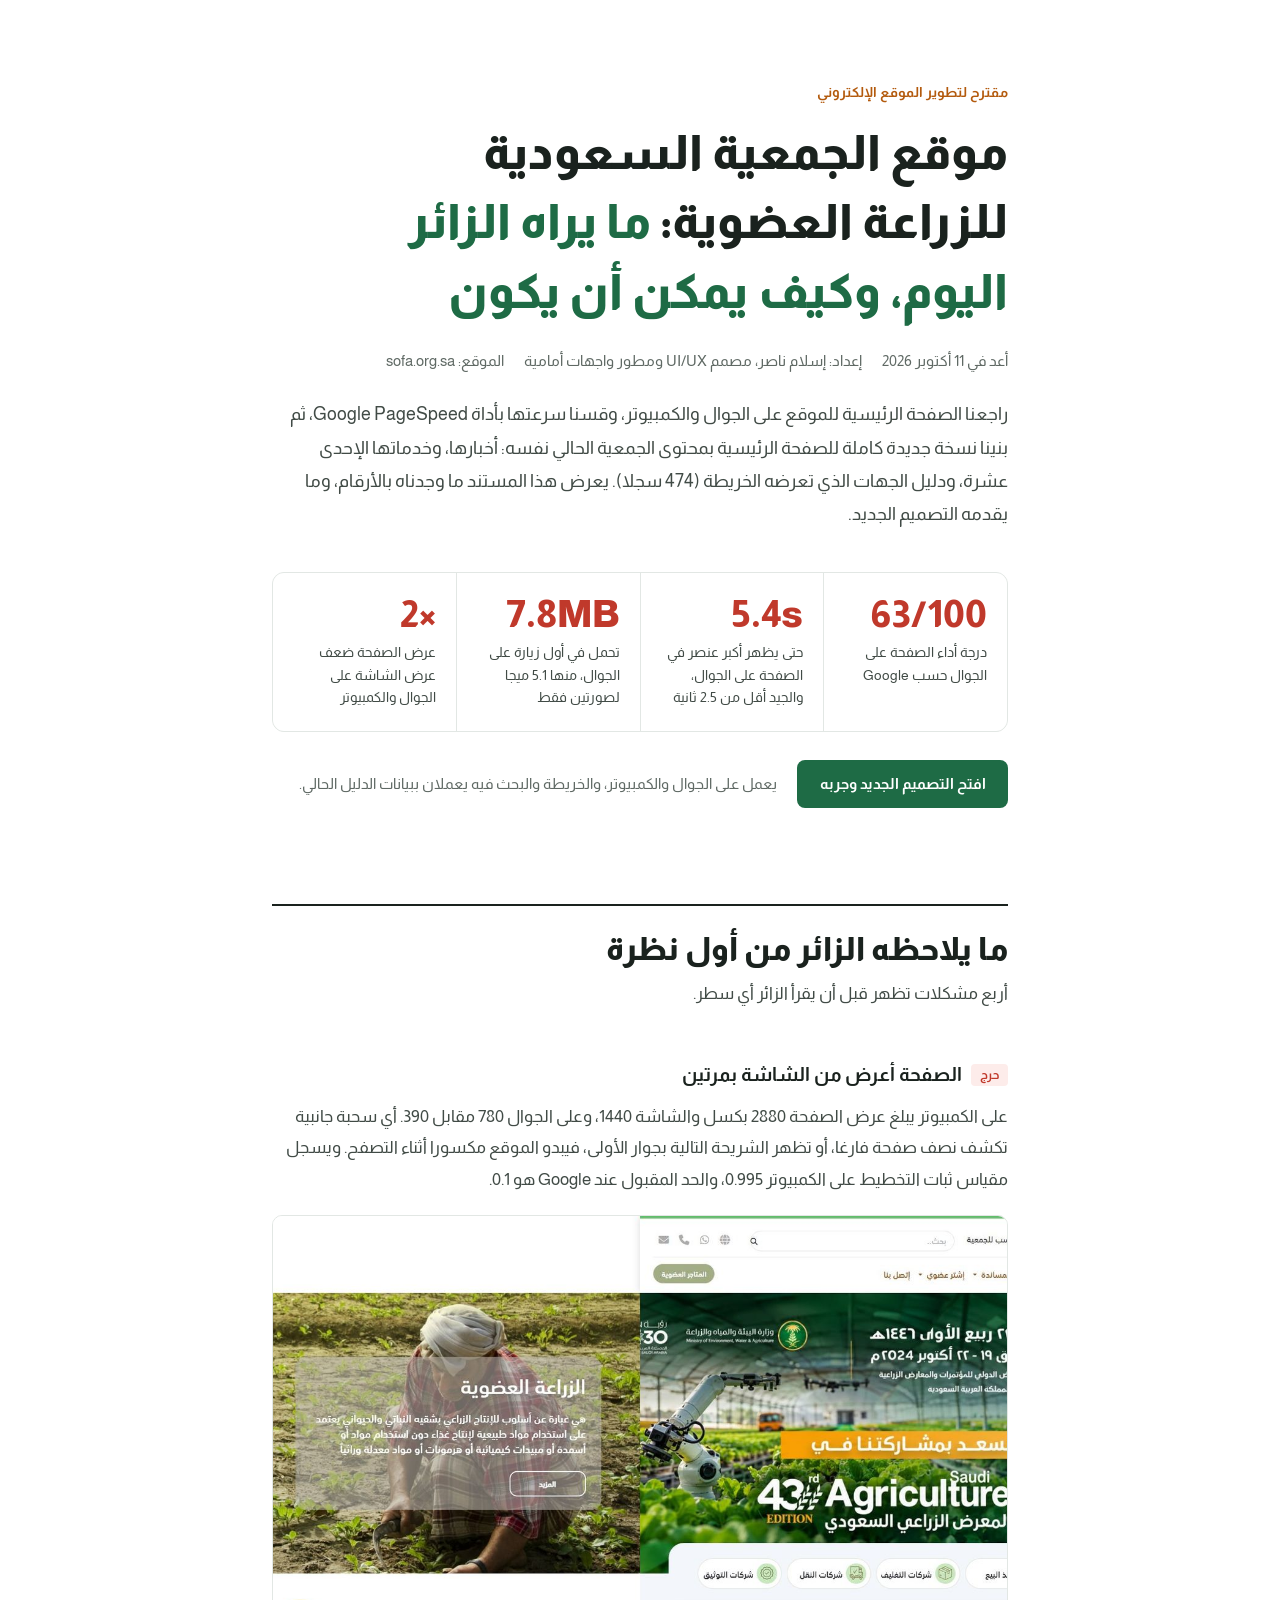
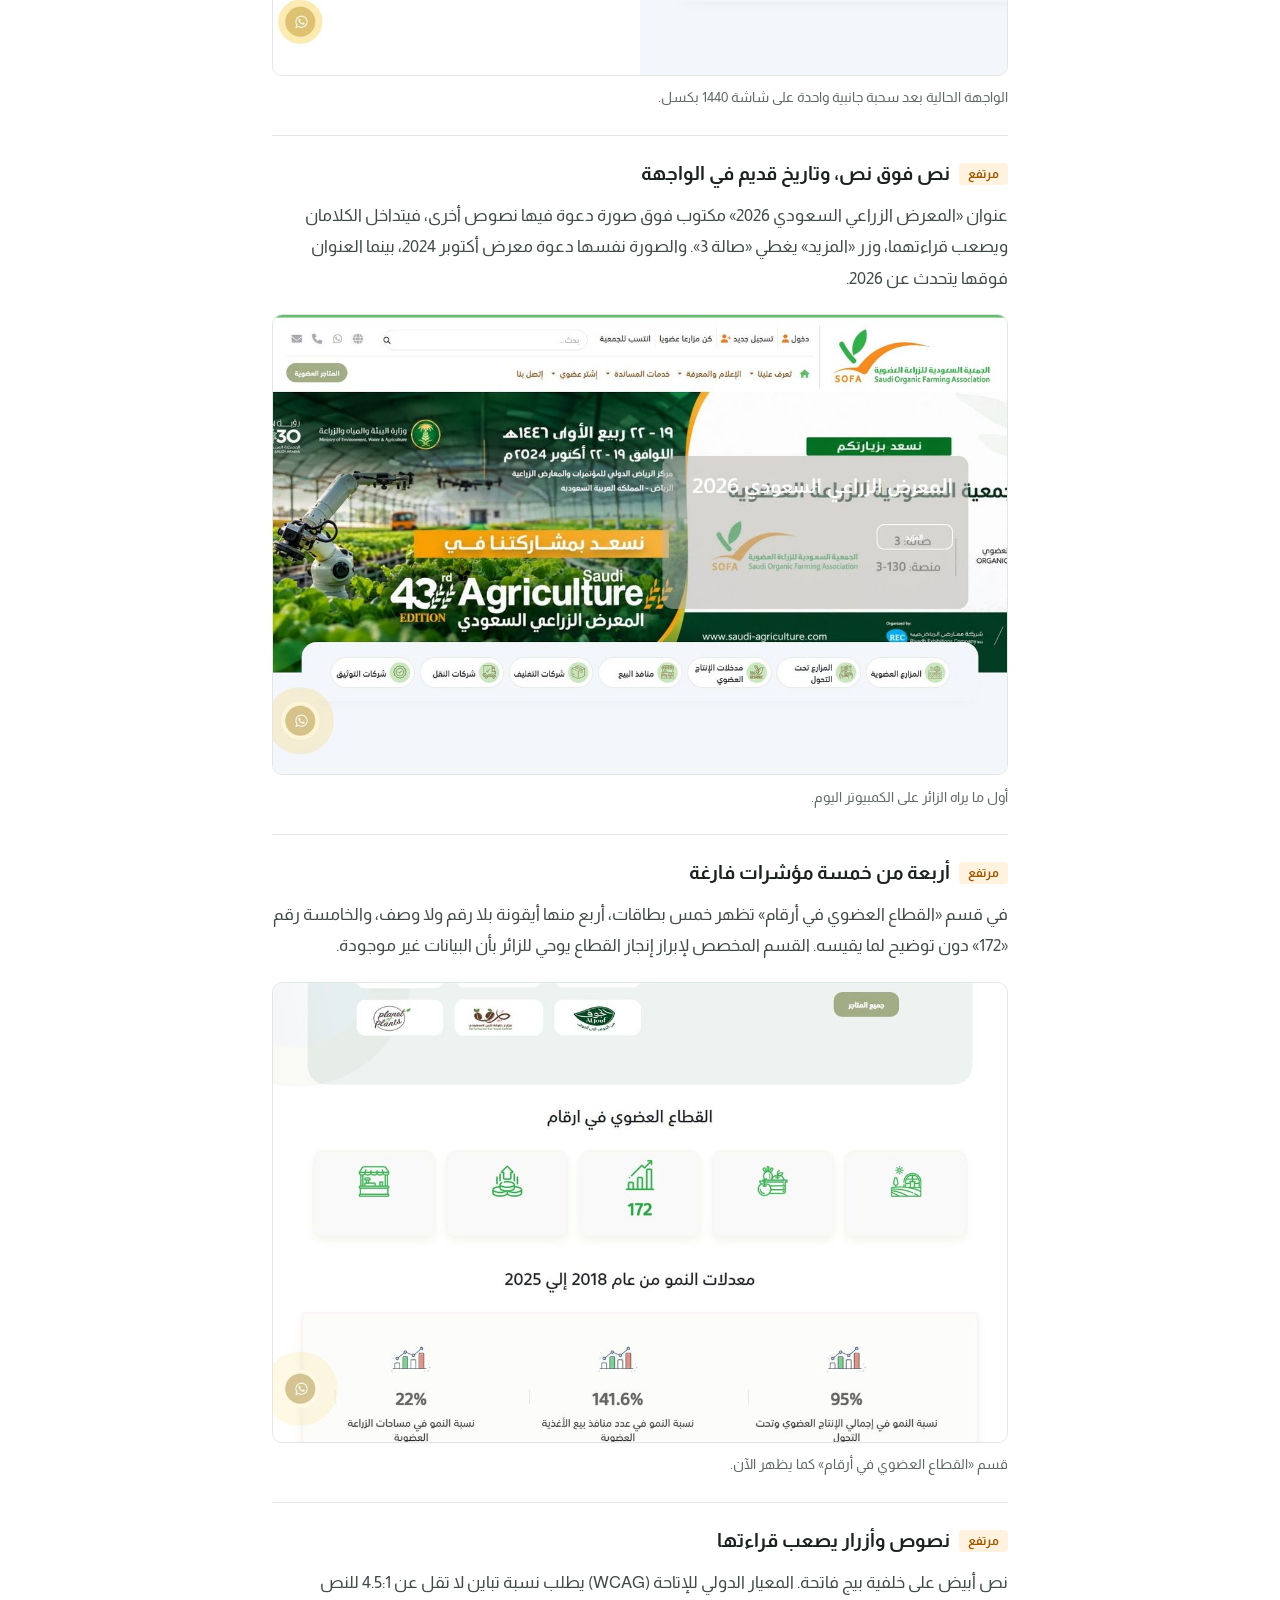
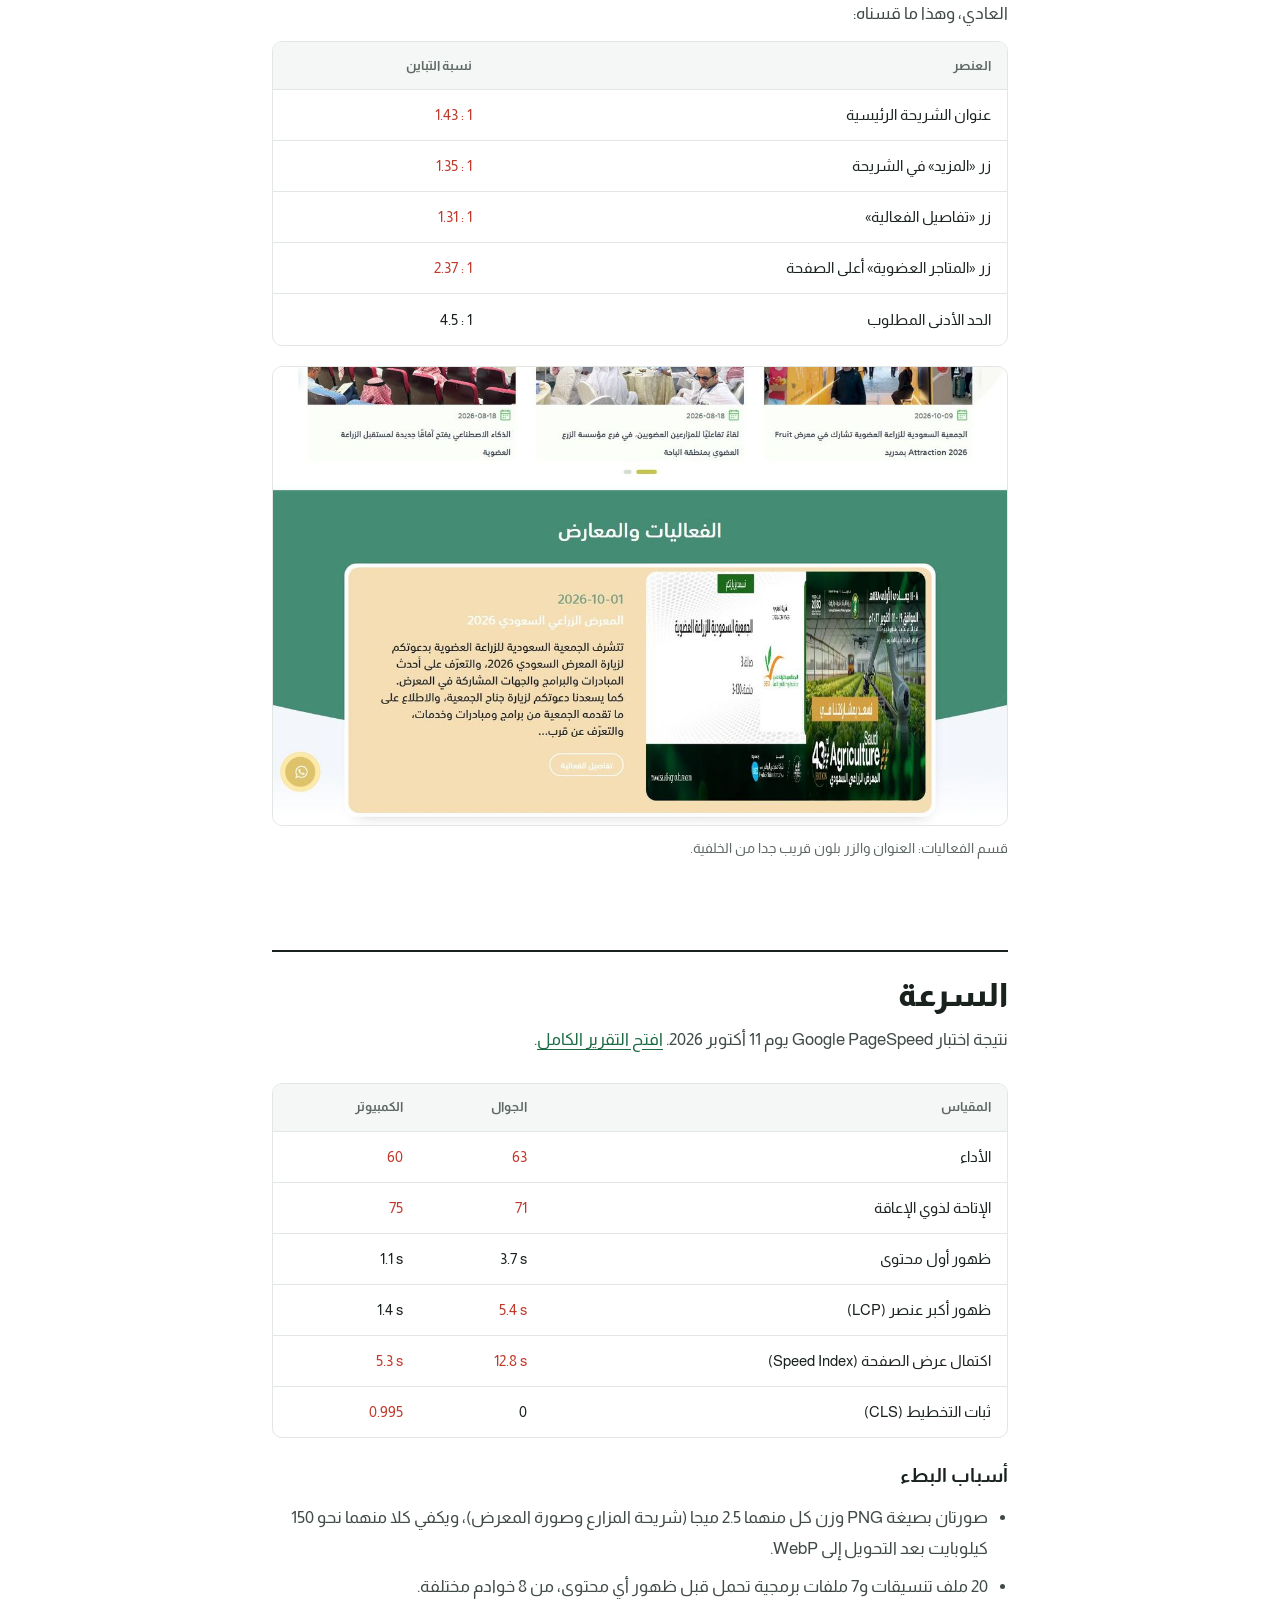
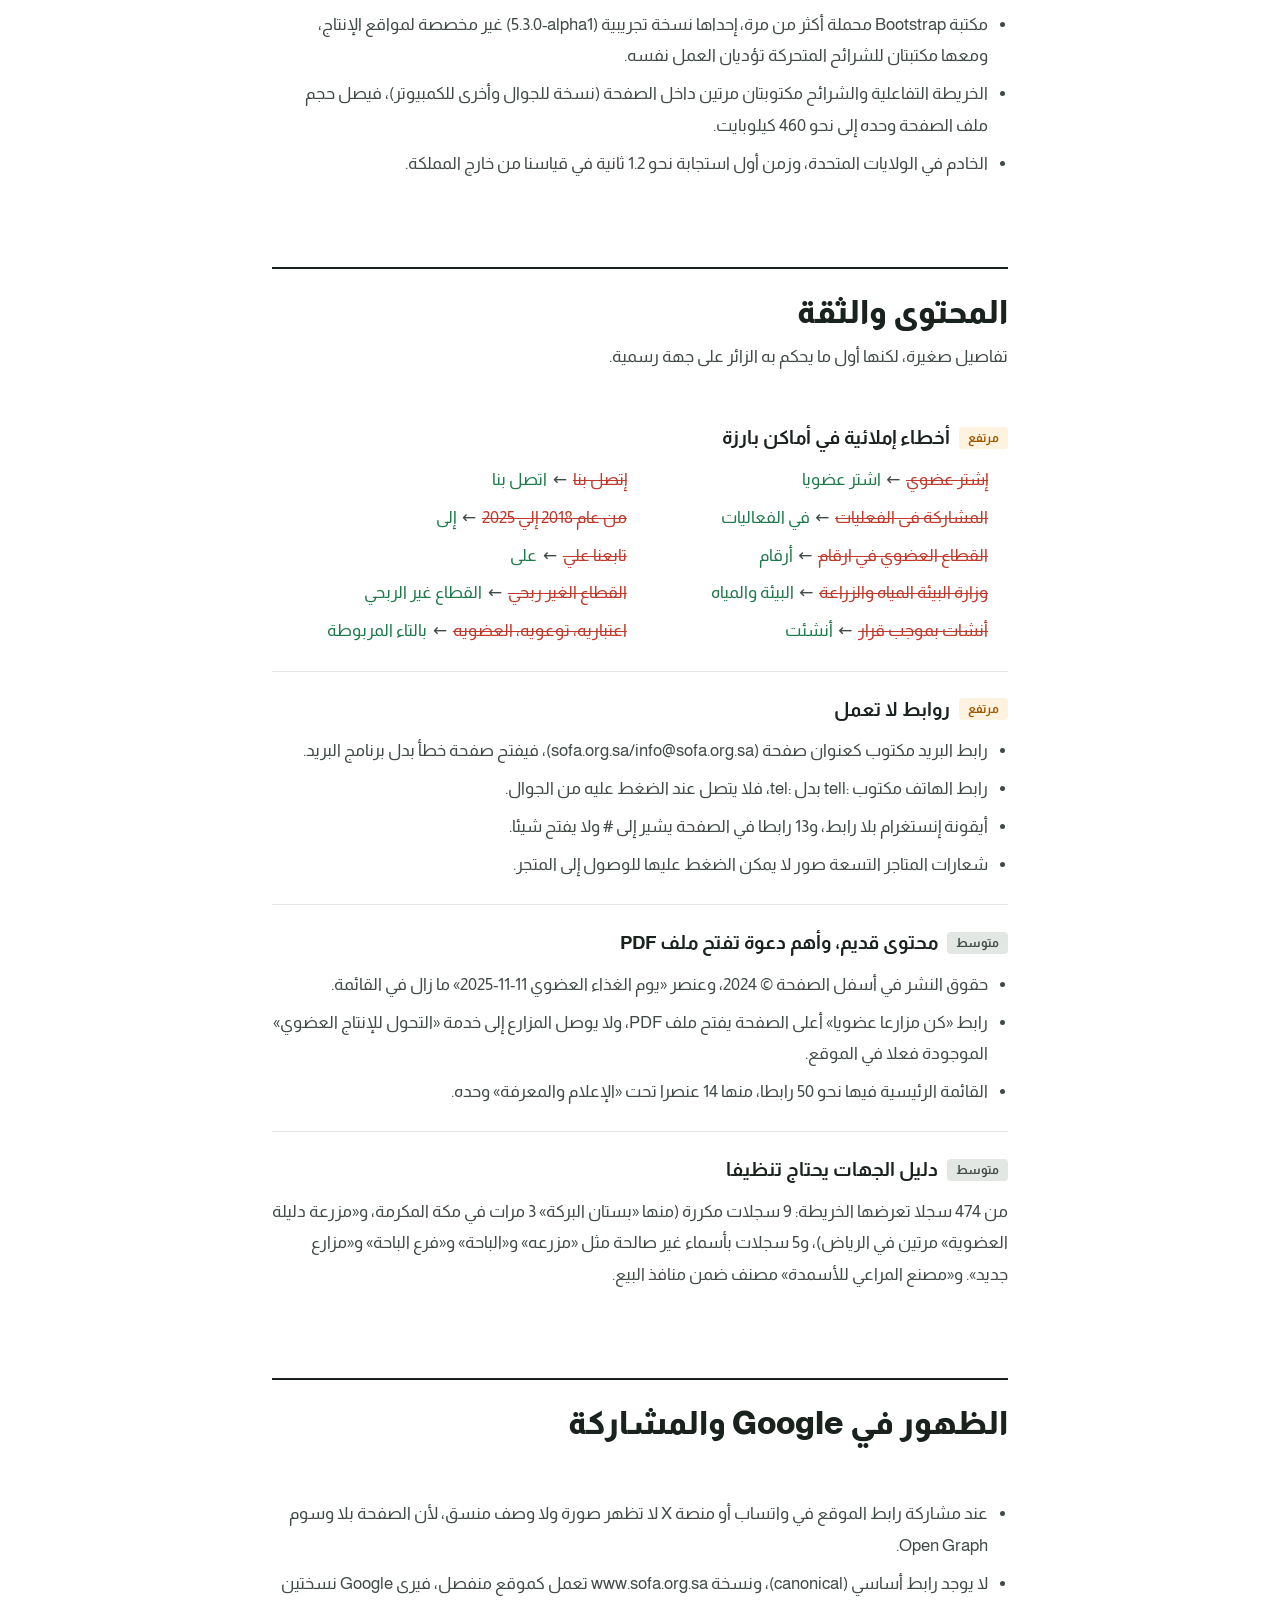
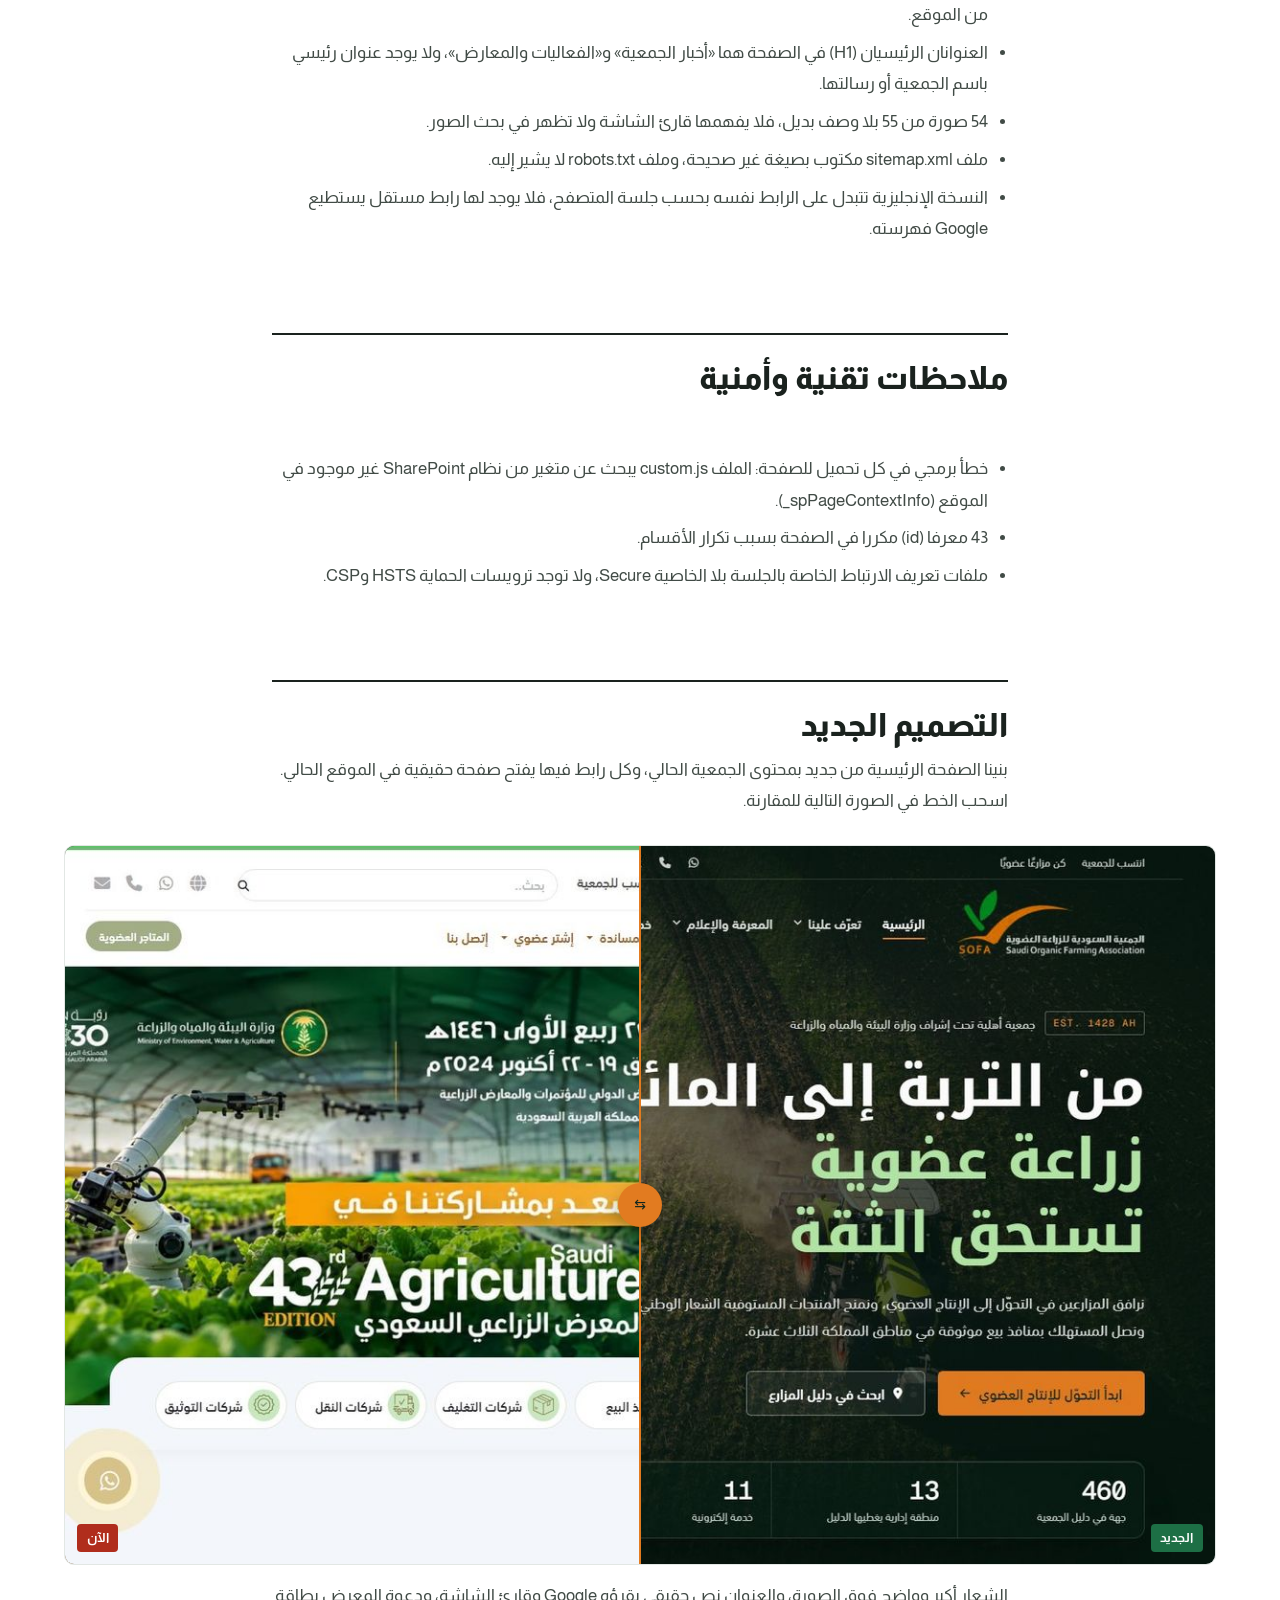
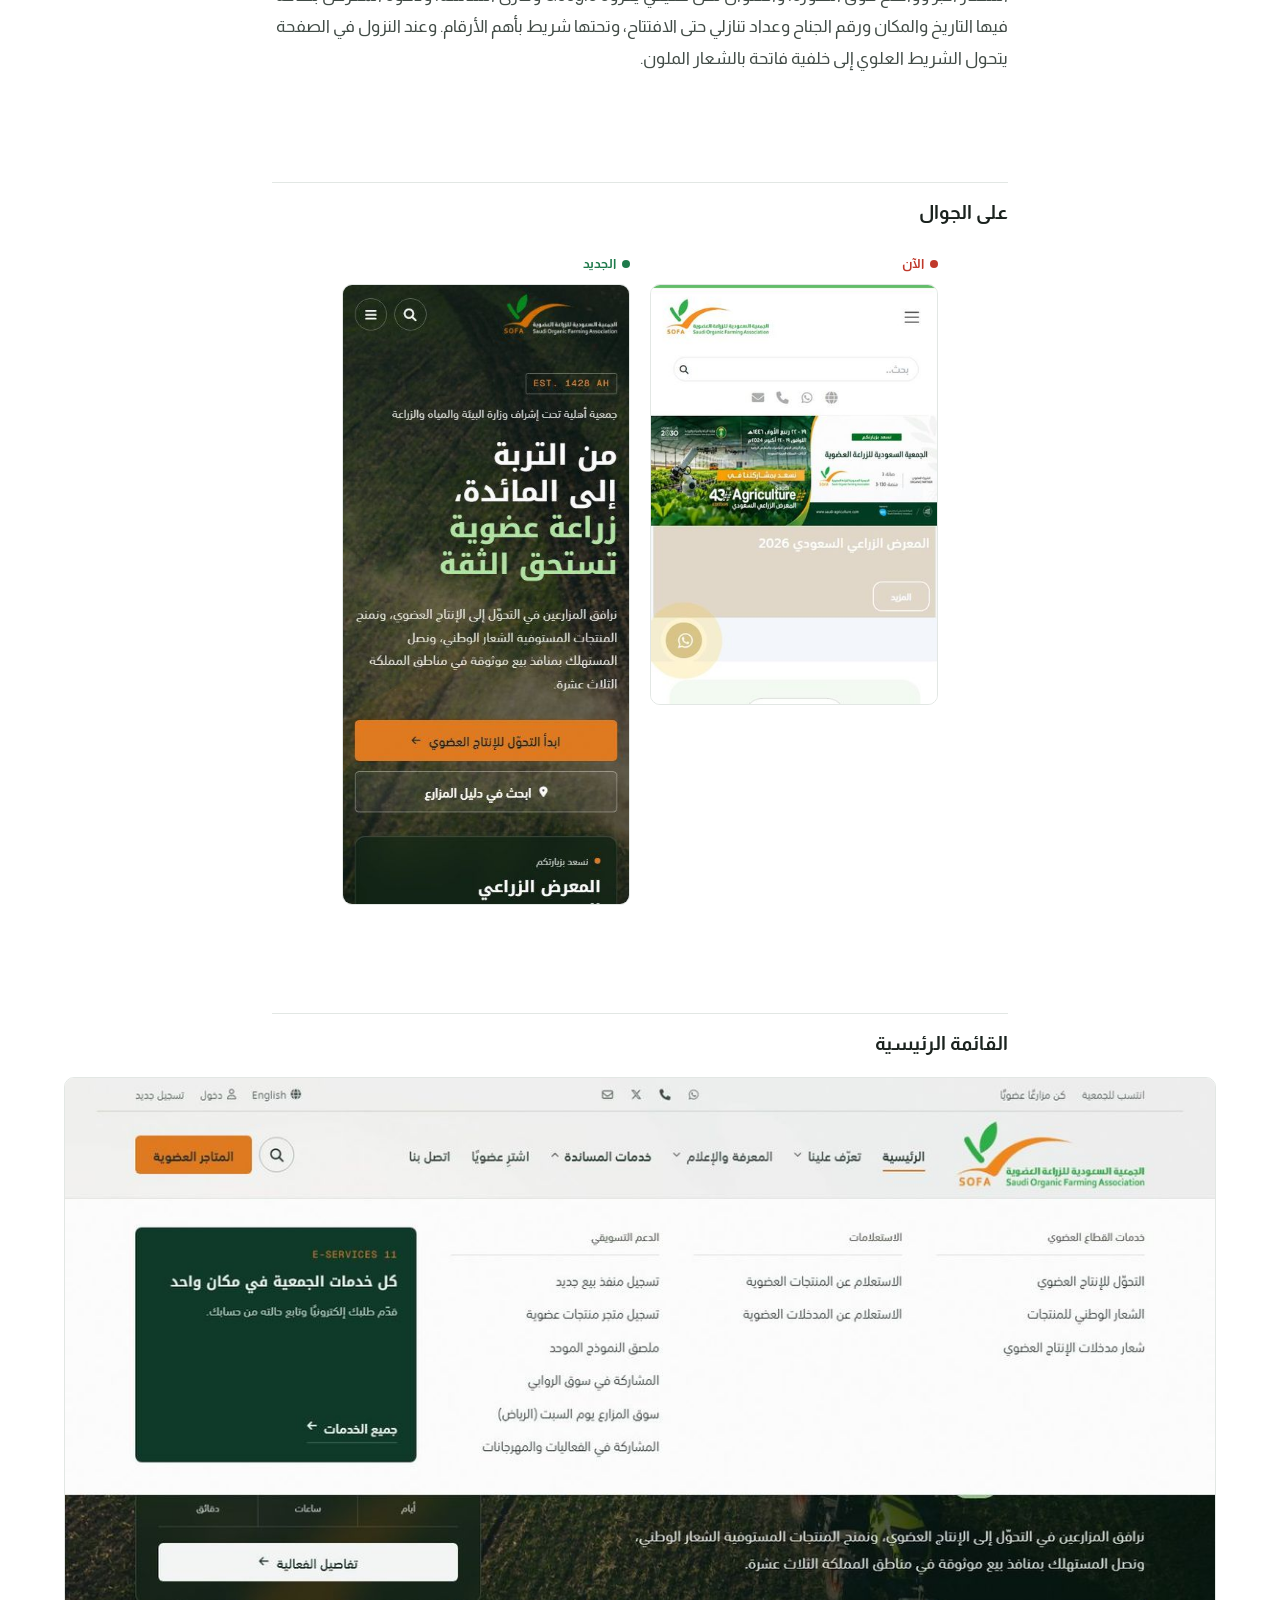
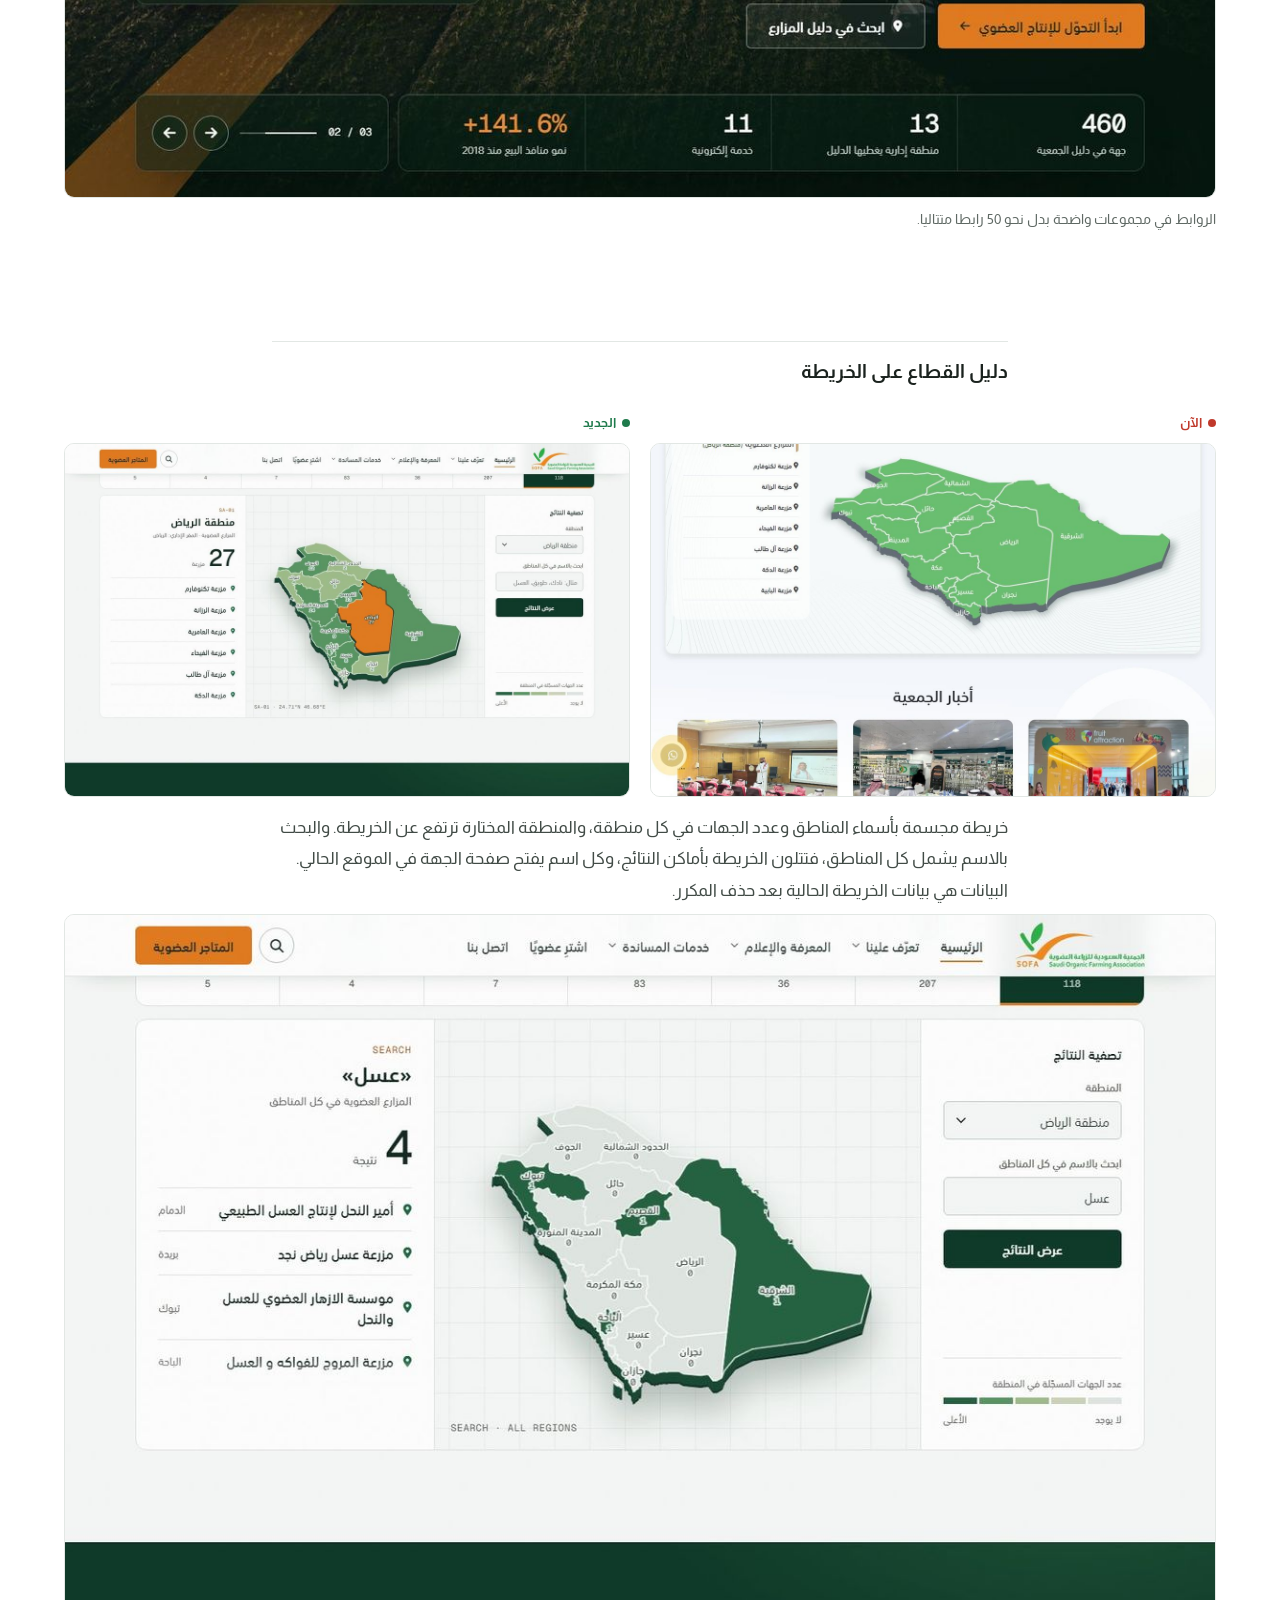
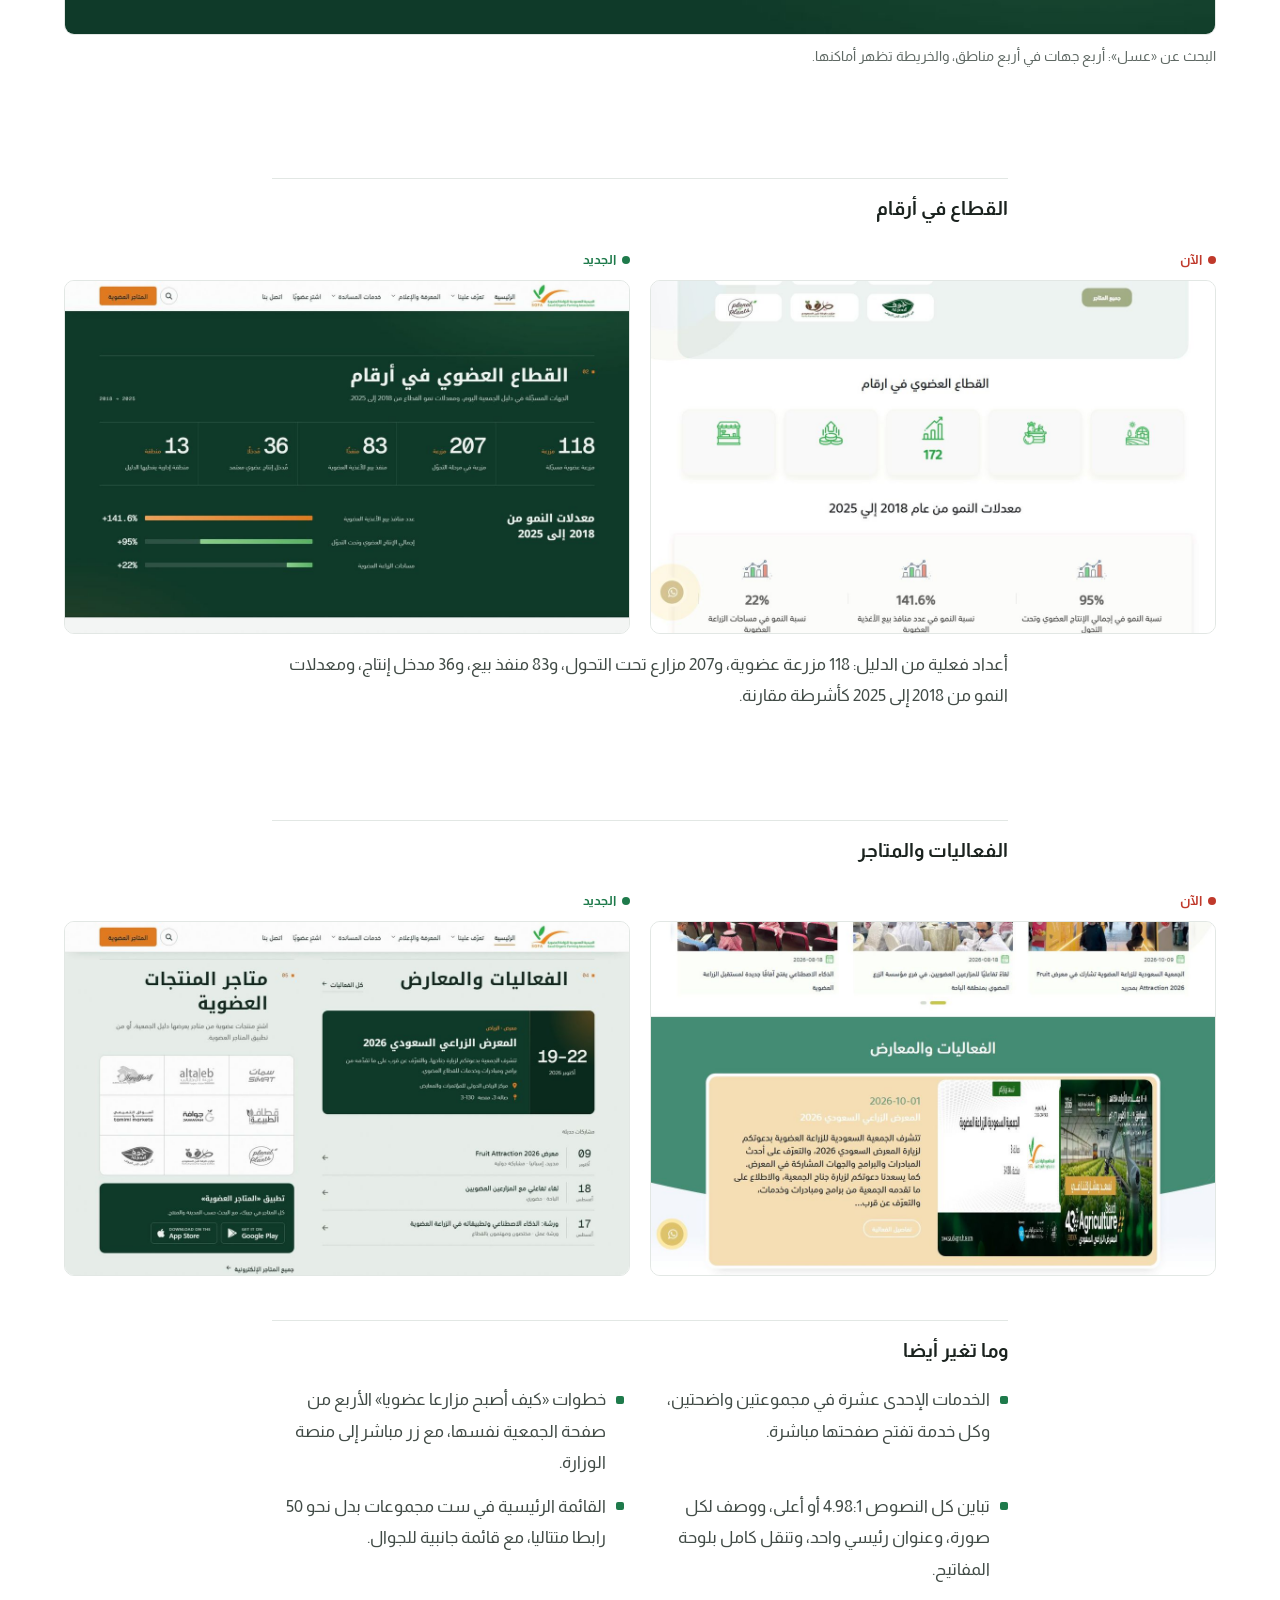
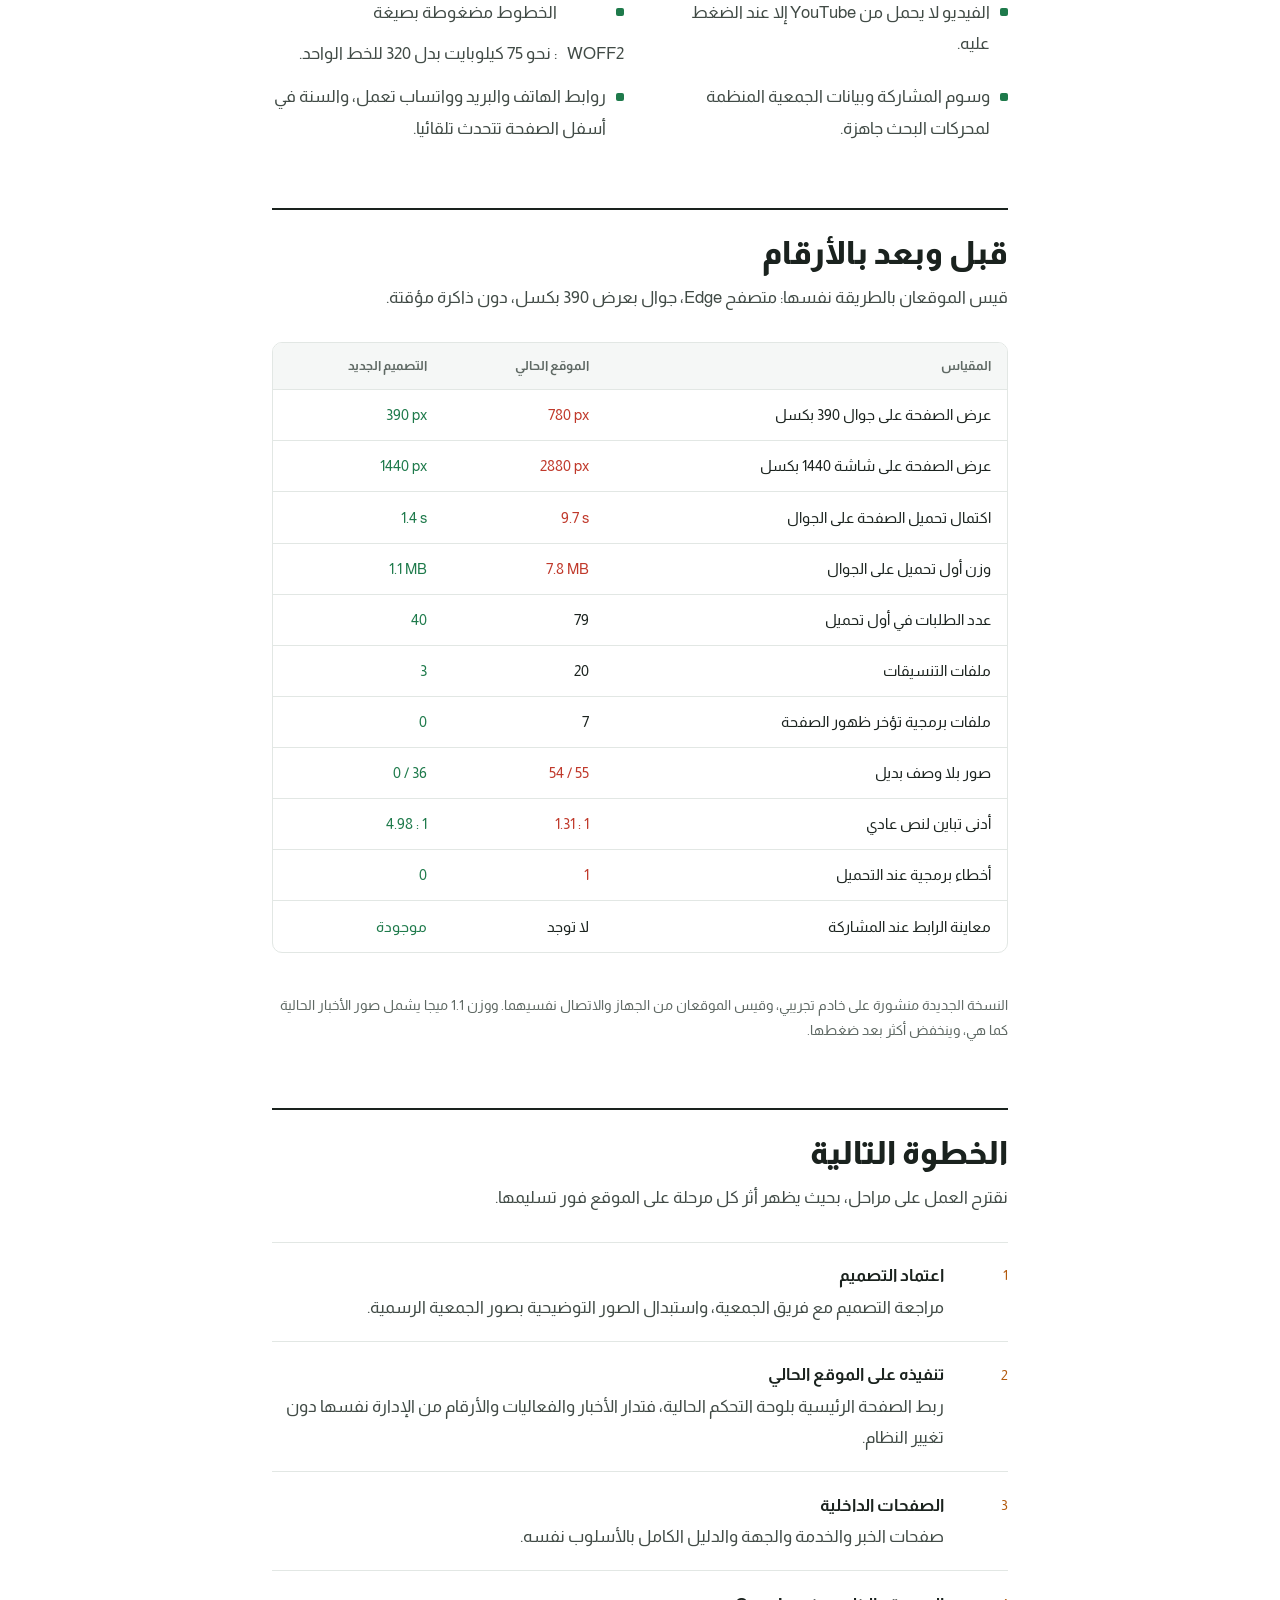
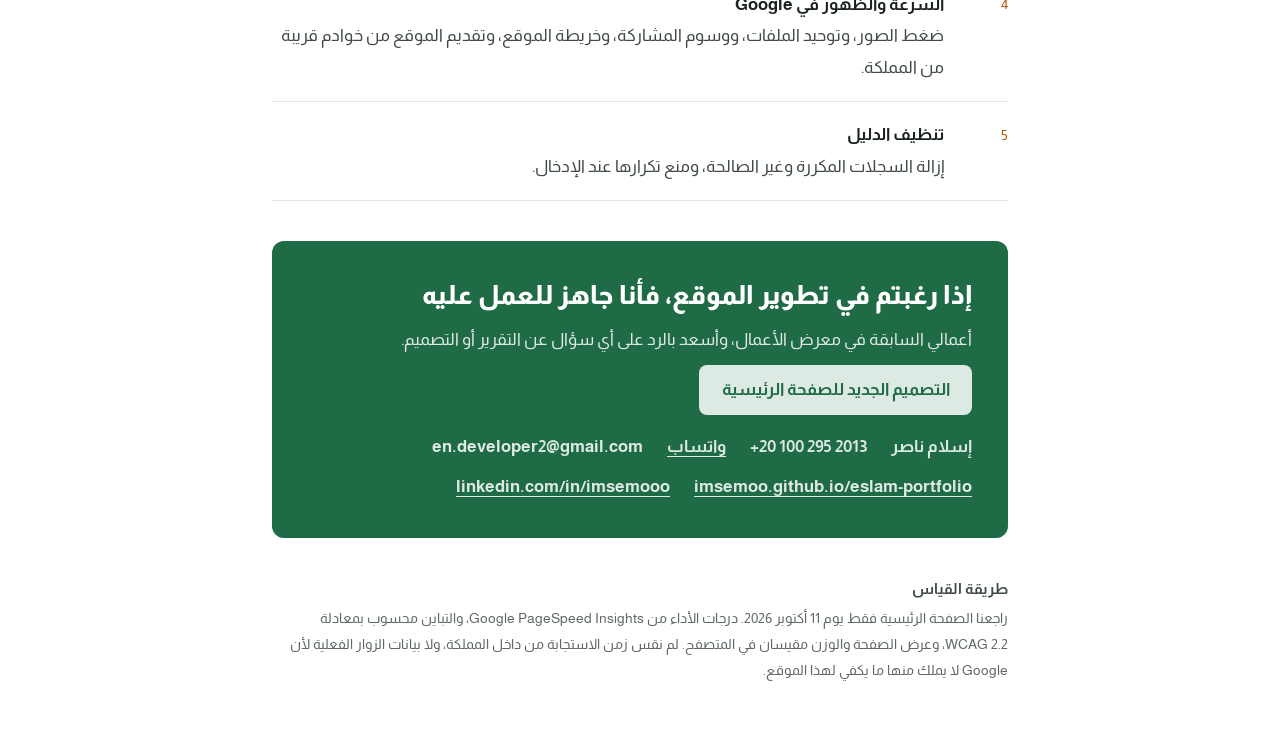
==== commit c65ac7d9: "Report: compare load time and weight measured on the hosted demo Co-Authored-By: Claude Opus 5.5 <no" ====
--- a/index.html
+++ b/index.html
@@ -505,8 +505,9 @@
         <tbody>
           <tr><td>عرض الصفحة على جوال 390 بكسل</td><td class="num"><span class="bad">780 px</span></td><td class="num"><span class="ok">390 px</span></td></tr>
           <tr><td>عرض الصفحة على شاشة 1440 بكسل</td><td class="num"><span class="bad">2880 px</span></td><td class="num"><span class="ok">1440 px</span></td></tr>
-          <tr><td>وزن أول تحميل على الجوال</td><td class="num"><span class="bad">7.8 MB</span></td><td class="num"><span class="ok">1.5 MB</span></td></tr>
-          <tr><td>عدد الطلبات في أول تحميل</td><td class="num">79</td><td class="num"><span class="ok">38</span></td></tr>
+          <tr><td>اكتمال تحميل الصفحة على الجوال</td><td class="num"><span class="bad">9.7 s</span></td><td class="num"><span class="ok">1.4 s</span></td></tr>
+          <tr><td>وزن أول تحميل على الجوال</td><td class="num"><span class="bad">7.8 MB</span></td><td class="num"><span class="ok">1.1 MB</span></td></tr>
+          <tr><td>عدد الطلبات في أول تحميل</td><td class="num">79</td><td class="num"><span class="ok">40</span></td></tr>
           <tr><td>ملفات التنسيقات</td><td class="num">20</td><td class="num"><span class="ok">3</span></td></tr>
           <tr><td>ملفات برمجية تؤخر ظهور الصفحة</td><td class="num">7</td><td class="num"><span class="ok">0</span></td></tr>
           <tr><td>صور بلا وصف بديل</td><td class="num"><span class="bad">54 / 55</span></td><td class="num"><span class="ok">0 / 36</span></td></tr>
@@ -517,9 +518,8 @@
       </table>
     </div>
     <p class="method">
-      النسخة الجديدة تعمل الآن على جهاز التطوير، لذلك لم نقارن أزمنة التحميل بالثواني. نقيسها
-      بأداة PageSpeed نفسها بعد رفعها على خادم تجريبي. ووزن 1.5 ميجا يشمل صور الأخبار الحالية
-      كما هي، وينخفض أكثر بعد ضغطها.
+      النسخة الجديدة منشورة على خادم تجريبي، وقيس الموقعان من الجهاز والاتصال نفسيهما. ووزن
+      1.1 ميجا يشمل صور الأخبار الحالية كما هي، وينخفض أكثر بعد ضغطها.
     </p>
   </section>
 
